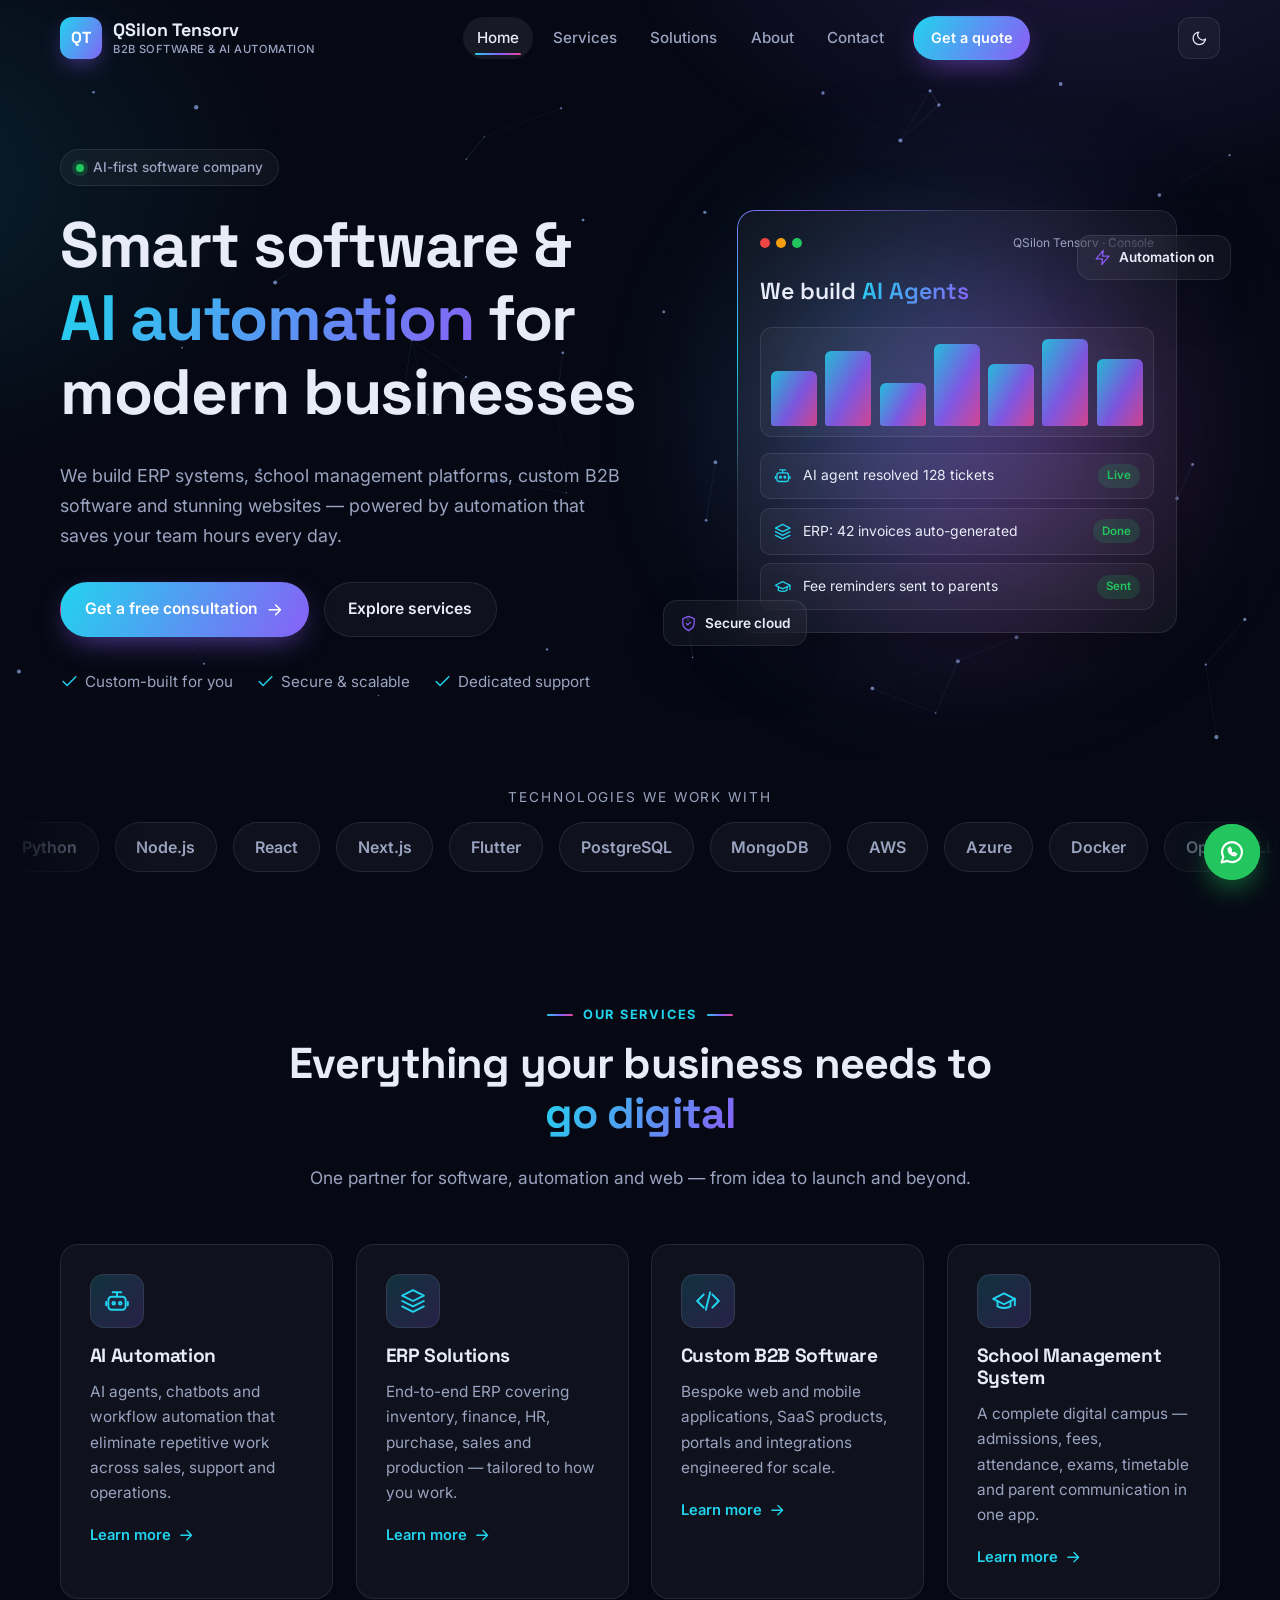
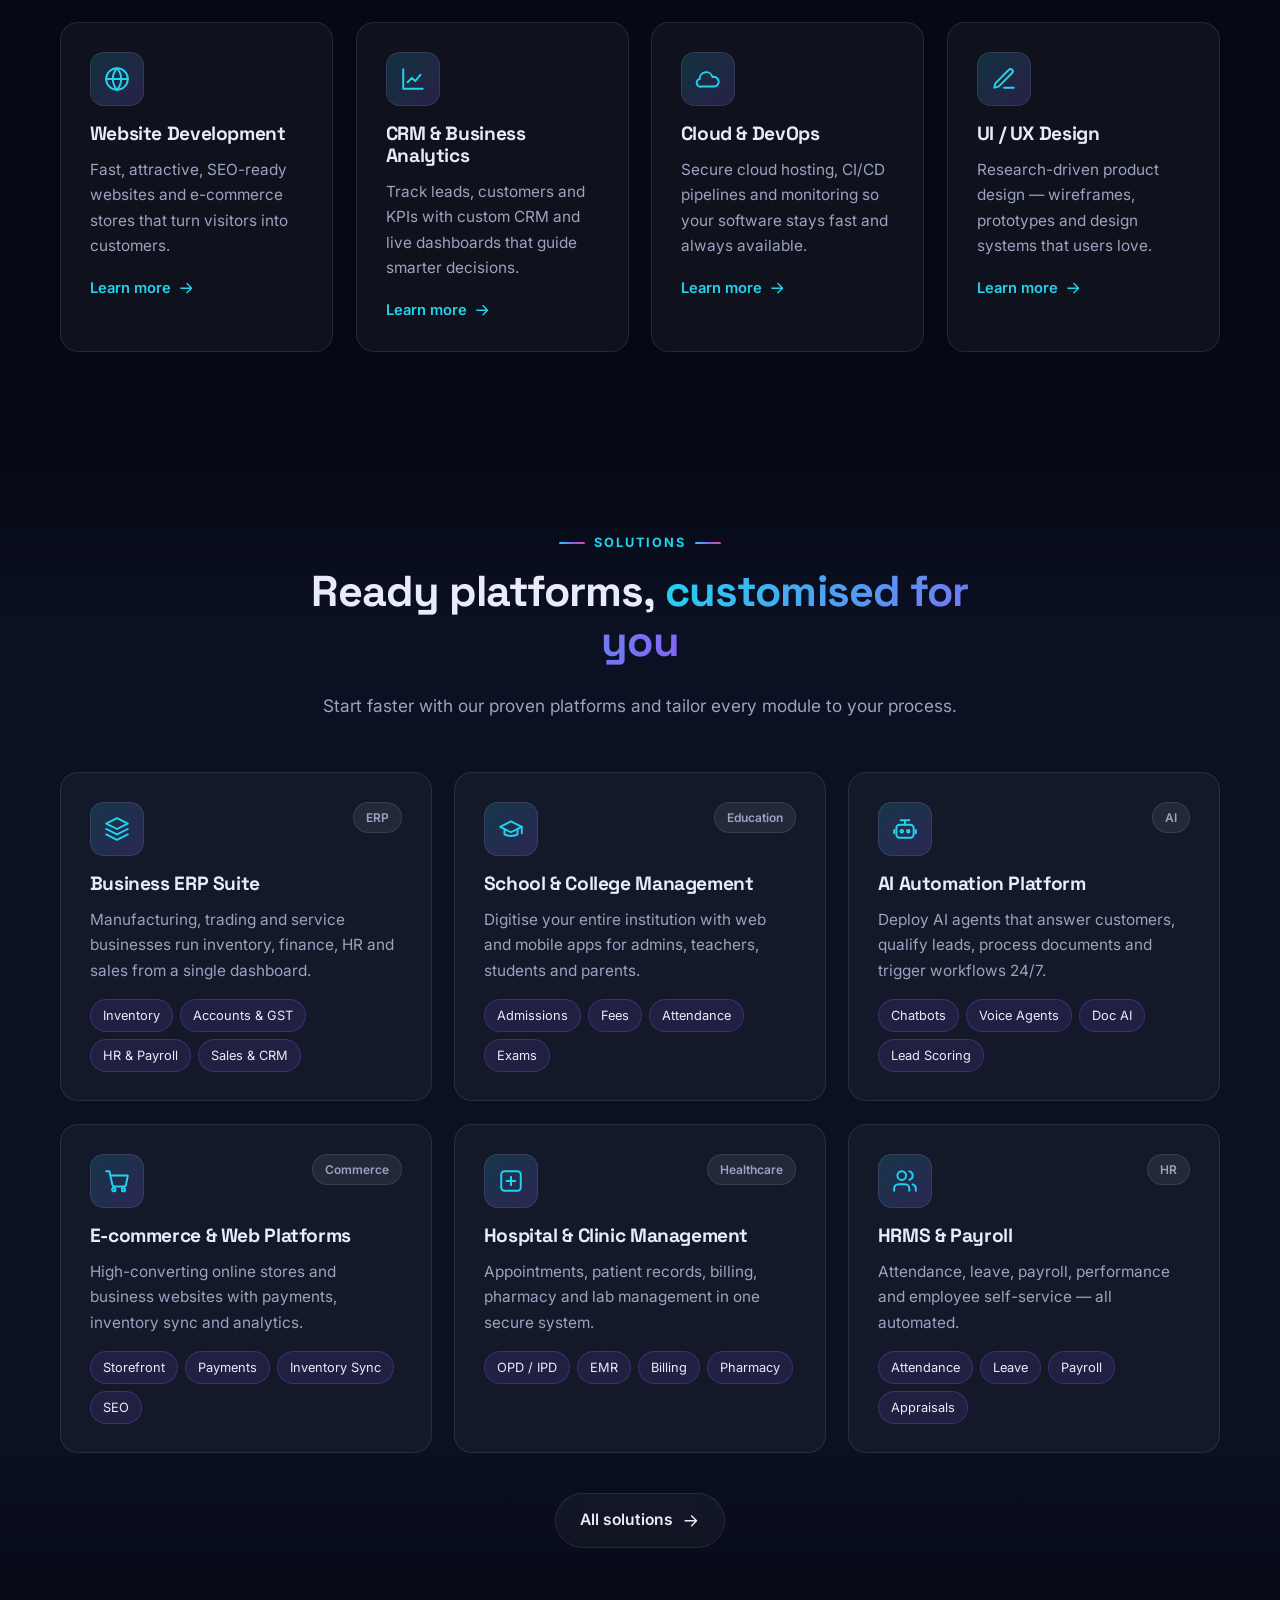
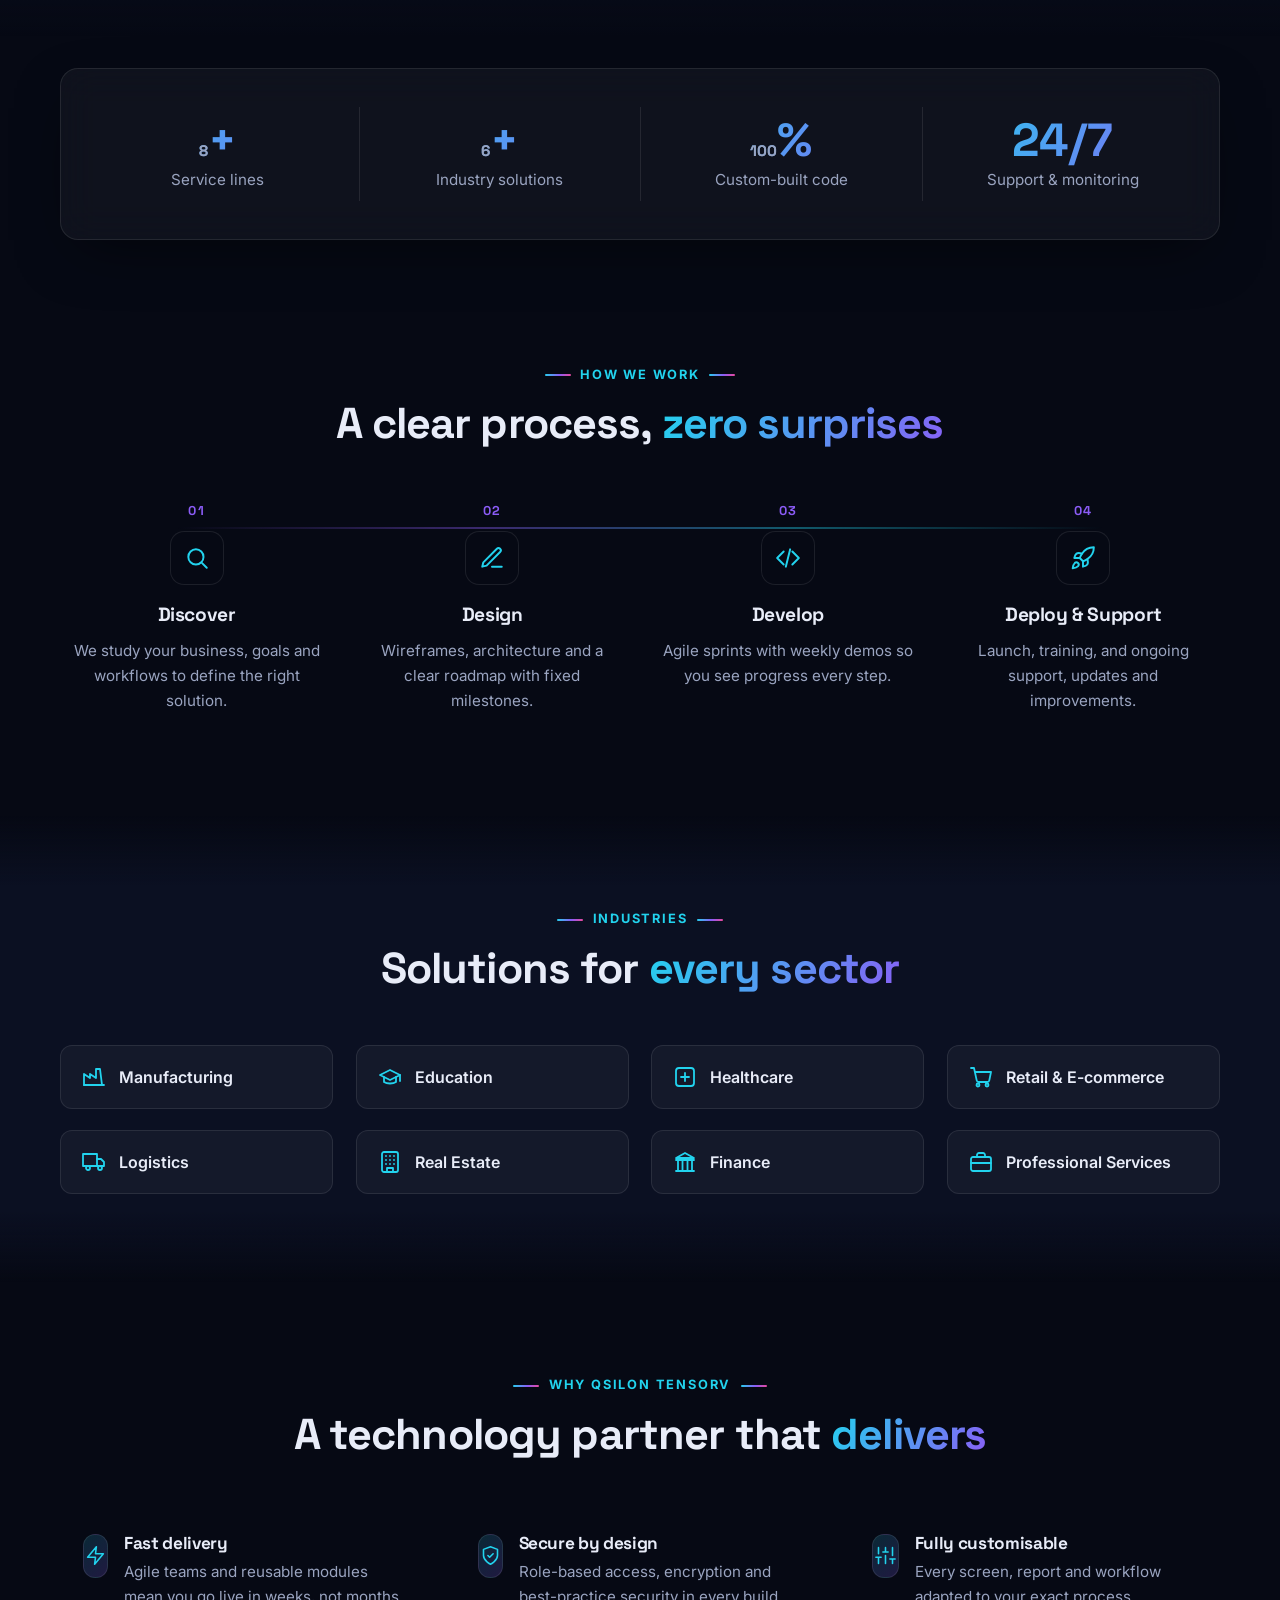
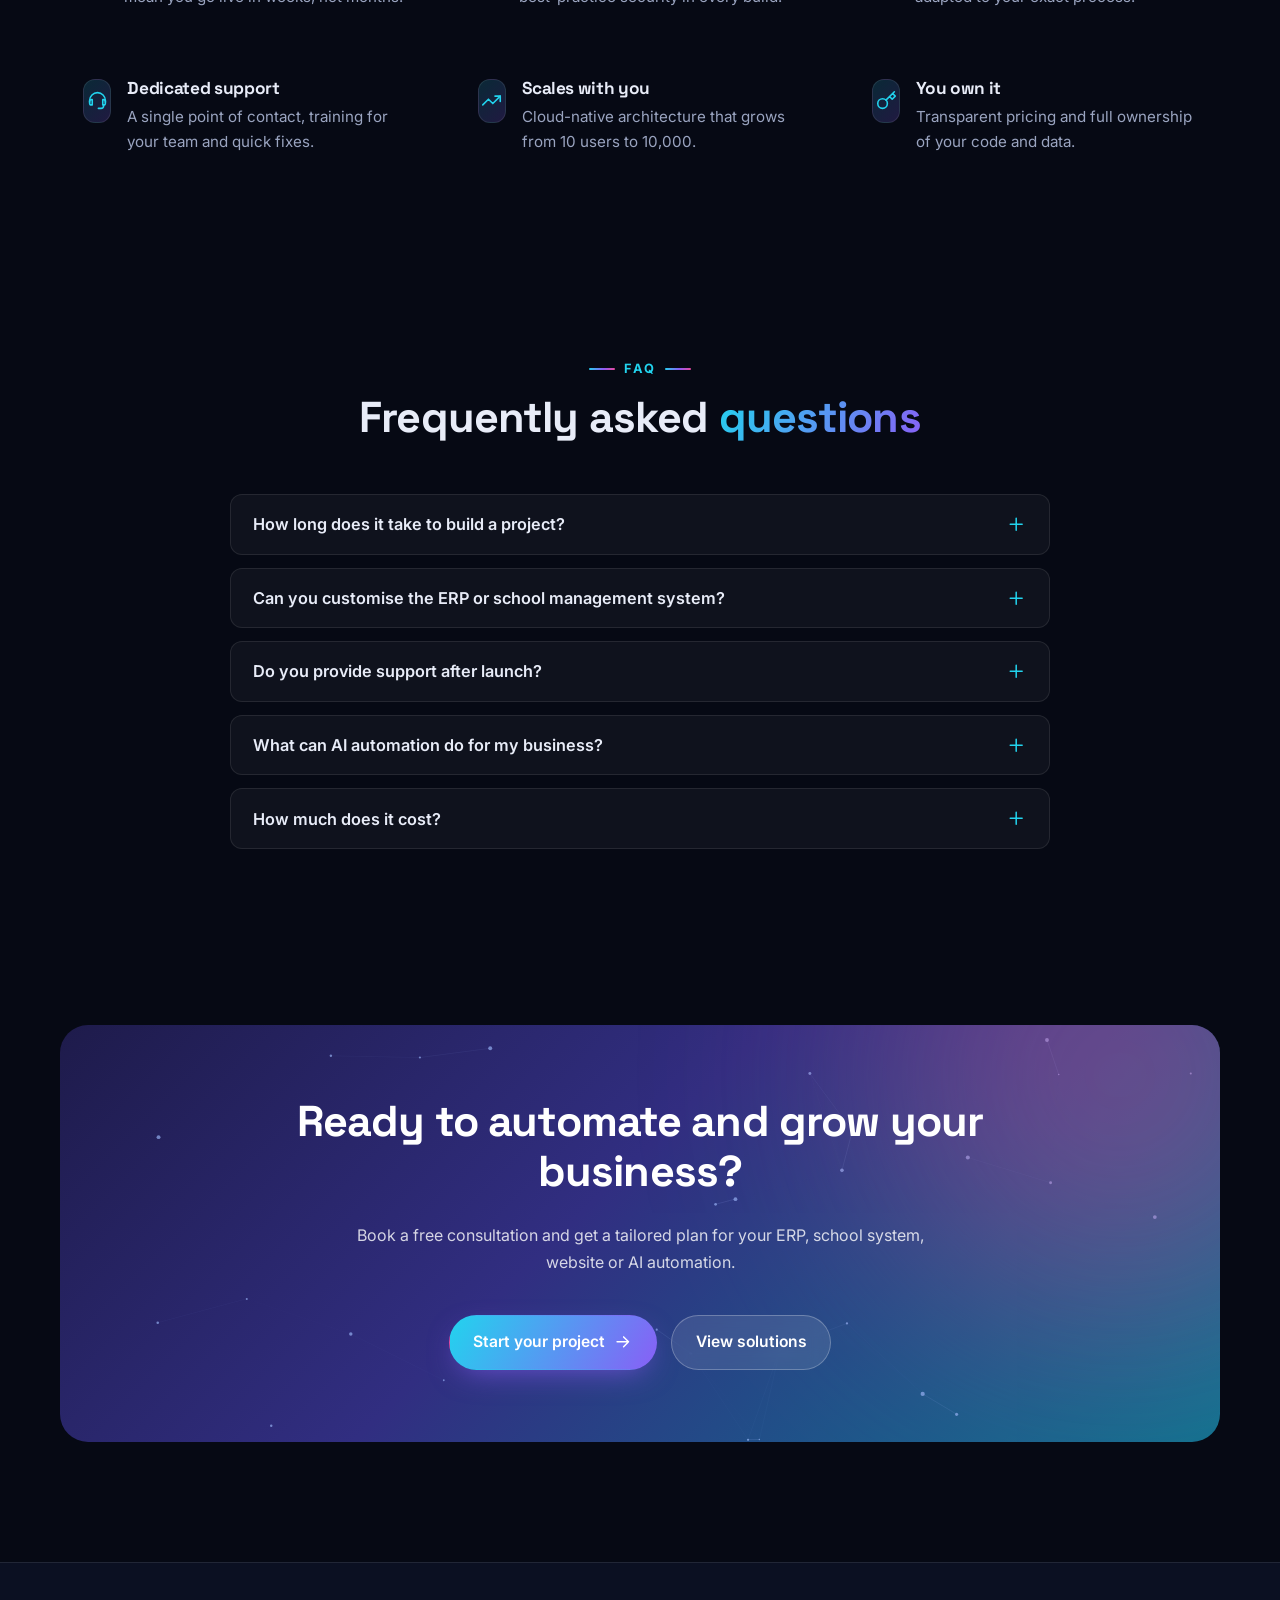
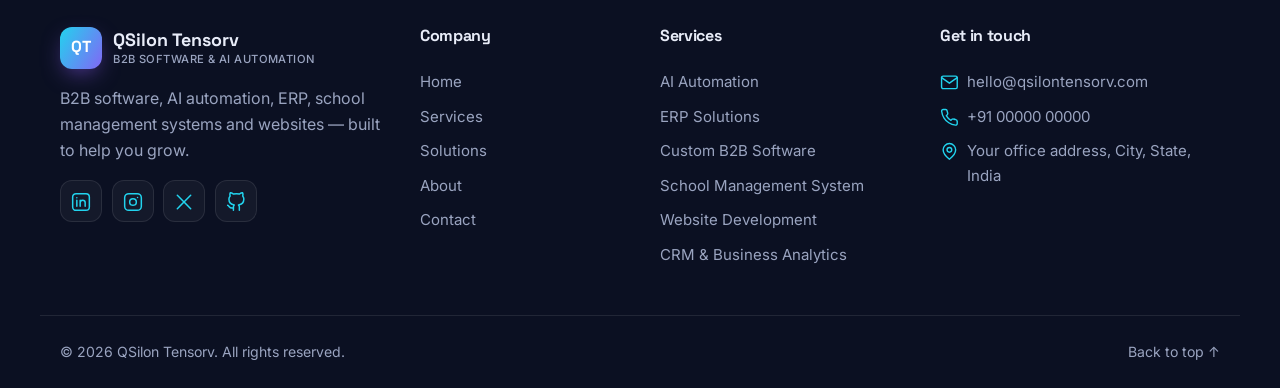
==== index.html @ e10e7ae0 "Add hover and animation effects Cursor glow ring, 3D tilt and mouse spotlight on cards, magnetic but" ====
<!doctype html>
<html lang="en">
<head>
  <meta charset="utf-8" />
  <meta name="viewport" content="width=device-width, initial-scale=1" />
  <title>QSilon Tensorv — B2B Software &amp; AI Automation</title>
  <meta name="description" content="QSilon Tensorv builds B2B software, AI automations, ERP systems, school management systems and websites for growing businesses." />
  <meta name="theme-color" content="#060914" />
  <meta property="og:title" content="QSilon Tensorv — B2B Software &amp; AI Automation" />
  <meta property="og:description" content="QSilon Tensorv builds B2B software, AI automations, ERP systems, school management systems and websites for growing businesses." />
  <meta property="og:type" content="website" />
  <link rel="icon" href="assets/img/favicon.svg" type="image/svg+xml" />
  <link rel="preconnect" href="https://fonts.googleapis.com" />
  <link rel="preconnect" href="https://fonts.gstatic.com" crossorigin />
  <link href="https://fonts.googleapis.com/css2?family=Inter:wght@400;500;600;700&family=Space+Grotesk:wght@500;600;700&display=swap" rel="stylesheet" />
  <link rel="stylesheet" href="assets/css/style.css" />
  <script>try{var t=localStorage.getItem("qt-theme");if(t)document.documentElement.dataset.theme=t;}catch(e){}</script>
</head>
<body data-page="home">
  <a class="skip" href="#main">Skip to content</a>
  <div id="app"></div>
  <noscript><p>Please enable JavaScript to view the QSilon Tensorv website.</p></noscript>
  <script src="assets/js/site-data.js"></script>
  <script src="assets/js/main.js"></script>
  <script src="assets/js/effects.js"></script>
</body>
</html>
---- assets/css/style.css ----
/* ==========================================================================
   QSilon Tensorv — Styles
   Change the brand colours in :root below.
   ========================================================================== */
:root {
  --c1: #22d3ee;          /* cyan  */
  --c2: #8b5cf6;          /* violet */
  --c3: #ec4899;          /* pink accent */
  --grad: linear-gradient(120deg, var(--c1), var(--c2) 55%, var(--c3));

  --bg: #060914;
  --bg-2: #0b1022;
  --surface: rgba(255, 255, 255, 0.04);
  --surface-2: rgba(255, 255, 255, 0.07);
  --border: rgba(255, 255, 255, 0.09);
  --text: #e8ecf8;
  --muted: #9aa4c0;
  --shadow: 0 20px 60px -20px rgba(0, 0, 0, 0.6);

  --radius: 18px;
  --radius-sm: 12px;
  --max: 1200px;
  --font: "Inter", system-ui, -apple-system, "Segoe UI", Roboto, sans-serif;
  --display: "Space Grotesk", "Inter", system-ui, sans-serif;
  color-scheme: dark;
}

:root[data-theme="light"] {
  --bg: #f6f7fc;
  --bg-2: #eceff9;
  --surface: rgba(255, 255, 255, 0.8);
  --surface-2: #ffffff;
  --border: rgba(15, 23, 42, 0.09);
  --text: #0e1430;
  --muted: #55607e;
  --shadow: 0 20px 50px -24px rgba(30, 41, 90, 0.25);
  color-scheme: light;
}

*, *::before, *::after { box-sizing: border-box; }
html { scroll-behavior: smooth; scroll-padding-top: 90px; }
body {
  margin: 0;
  font-family: var(--font);
  background: var(--bg);
  color: var(--text);
  line-height: 1.65;
  -webkit-font-smoothing: antialiased;
  overflow-x: hidden;
}
body::before {
  content: "";
  position: fixed;
  inset: 0;
  z-index: -1;
  background:
    radial-gradient(800px 500px at 85% -10%, rgba(139, 92, 246, 0.18), transparent 60%),
    radial-gradient(700px 500px at -10% 20%, rgba(34, 211, 238, 0.12), transparent 60%);
  pointer-events: none;
}
img { max-width: 100%; display: block; }
a { color: inherit; text-decoration: none; }
h1, h2, h3, h4 { font-family: var(--display); line-height: 1.15; margin: 0 0 0.6em; letter-spacing: -0.02em; }
h1 { font-size: clamp(2.3rem, 5.2vw, 4rem); }
h2 { font-size: clamp(1.8rem, 3.6vw, 2.7rem); }
h3 { font-size: 1.2rem; }
p { margin: 0 0 1em; }
.muted, .lead { color: var(--muted); }
.lead { font-size: 1.12rem; }
.grad { background: var(--grad); -webkit-background-clip: text; background-clip: text; color: transparent; }
.center { text-align: center; margin-top: 2.5rem; }
.center-text { text-align: center; }
.skip { position: absolute; left: -999px; top: 8px; background: var(--c2); color: #fff; padding: 8px 14px; border-radius: 8px; z-index: 200; }
.skip:focus { left: 8px; }
:focus-visible { outline: 2px solid var(--c1); outline-offset: 3px; border-radius: 6px; }

.container { width: 100%; max-width: var(--max); margin: 0 auto; padding: 0 20px; }
.container.narrow { max-width: 860px; }

/* ------------------------------- Icons -------------------------------- */
.ic { width: 1.25em; height: 1.25em; flex-shrink: 0; vertical-align: middle; }
.ic-wrap {
  width: 54px; height: 54px; border-radius: 14px;
  display: grid; place-items: center;
  background: linear-gradient(135deg, rgba(34, 211, 238, 0.16), rgba(139, 92, 246, 0.2));
  border: 1px solid var(--border);
  color: var(--c1);
  margin-bottom: 1.1rem;
}
.ic-wrap .ic { width: 26px; height: 26px; }
.ic-wrap.sm { width: 44px; height: 44px; border-radius: 12px; margin: 0; }
.ic-wrap.sm .ic { width: 21px; height: 21px; }
.ic-wrap.mx { margin-inline: auto; }

/* ------------------------------ Buttons ------------------------------- */
.btn {
  display: inline-flex; align-items: center; justify-content: center; gap: 0.5em;
  padding: 0.85em 1.5em; border-radius: 999px;
  font-weight: 600; font-size: 0.98rem; border: 1px solid transparent;
  cursor: pointer; transition: transform 0.2s, box-shadow 0.2s, background 0.2s;
  font-family: inherit;
}
.btn .ic { transition: transform 0.2s; }
.btn:hover .ic { transform: translateX(3px); }
.btn-primary { background: var(--grad); color: #fff; box-shadow: 0 10px 30px -10px rgba(139, 92, 246, 0.7); }
.btn-primary:hover { transform: translateY(-2px); box-shadow: 0 16px 36px -10px rgba(139, 92, 246, 0.85); }
.btn-ghost { background: var(--surface); border-color: var(--border); color: var(--text); backdrop-filter: blur(10px); }
.btn-ghost:hover { background: var(--surface-2); transform: translateY(-2px); }
.btn.sm { padding: 0.6em 1.15em; font-size: 0.9rem; }
.btn.wide { width: 100%; margin-top: 0.5rem; }
.btn:disabled { opacity: 0.7; cursor: progress; }
.btn.loading .ic { animation: spin 1s linear infinite; }
.btn-row { display: flex; flex-wrap: wrap; gap: 0.9rem; }
.btn-row.center { justify-content: center; }

/* ------------------------------- Header ------------------------------- */
.site-header {
  position: sticky; top: 0; z-index: 100;
  transition: background 0.3s, box-shadow 0.3s, border-color 0.3s;
  border-bottom: 1px solid transparent;
}
.site-header.scrolled, .site-header.open {
  background: color-mix(in srgb, var(--bg) 82%, transparent);
  backdrop-filter: blur(16px); -webkit-backdrop-filter: blur(16px);
  border-bottom-color: var(--border);
}
.nav-wrap { display: flex; align-items: center; justify-content: space-between; height: 76px; gap: 1rem; }
.logo { display: flex; align-items: center; gap: 0.7rem; font-family: var(--display); }
.logo-mark {
  width: 42px; height: 42px; border-radius: 12px; display: grid; place-items: center;
  background: var(--grad); color: #fff; font-weight: 700; font-size: 1rem; letter-spacing: 0.02em;
  box-shadow: 0 8px 24px -8px rgba(139, 92, 246, 0.8);
}
.logo-text { display: flex; flex-direction: column; font-weight: 700; font-size: 1.12rem; line-height: 1.1; }
.logo-text small { font-family: var(--font); font-weight: 500; font-size: 0.7rem; color: var(--muted); letter-spacing: 0.04em; text-transform: uppercase; margin-top: 3px; }
.nav { display: flex; align-items: center; gap: 0.3rem; }
.nav a:not(.btn) { padding: 0.5rem 0.9rem; border-radius: 999px; color: var(--muted); font-weight: 500; font-size: 0.95rem; transition: color 0.2s, background 0.2s; }
.nav a:not(.btn):hover { color: var(--text); background: var(--surface); }
.nav a.active { color: var(--text); background: var(--surface-2); }
.nav-cta { margin-left: 0.6rem; }
.nav-actions { display: flex; gap: 0.4rem; }
.icon-btn {
  width: 42px; height: 42px; border-radius: 12px; display: grid; place-items: center;
  background: var(--surface); border: 1px solid var(--border); color: var(--text); cursor: pointer;
}
.icon-btn:hover { background: var(--surface-2); }
#theme-toggle .sun { display: none; }
:root[data-theme="light"] #theme-toggle .sun { display: block; }
:root[data-theme="light"] #theme-toggle .moon { display: none; }
.menu-btn { display: none; }
.menu-btn .i-close { display: none; }
.open .menu-btn .i-open { display: none; }
.open .menu-btn .i-close { display: block; }

/* -------------------------------- Hero -------------------------------- */
.hero { padding: 4.5rem 0 4rem; position: relative; }
.hero-grid { display: grid; grid-template-columns: 1.1fr 1fr; gap: 3.5rem; align-items: center; }
.badge {
  display: inline-flex; align-items: center; gap: 0.55rem;
  padding: 0.4rem 0.95rem; border-radius: 999px;
  background: var(--surface); border: 1px solid var(--border);
  font-size: 0.85rem; font-weight: 500; color: var(--muted); margin-bottom: 1.4rem;
}
.dot { width: 8px; height: 8px; border-radius: 50%; background: #22c55e; box-shadow: 0 0 0 4px rgba(34, 197, 94, 0.2); animation: pulse 2s infinite; }
.hero h1 { margin-bottom: 0.5em; }
.hero .lead { max-width: 560px; margin-bottom: 2rem; }
.hero-points { list-style: none; padding: 0; margin: 2rem 0 0; display: flex; flex-wrap: wrap; gap: 0.6rem 1.4rem; color: var(--muted); font-size: 0.95rem; }
.hero-points li { display: flex; align-items: center; gap: 0.4rem; }
.hero-points .ic { color: var(--c1); }

.hero-visual { position: relative; min-height: 420px; display: grid; place-items: center; }
.orb {
  position: absolute; width: 360px; height: 360px; border-radius: 50%;
  background: var(--grad); filter: blur(90px); opacity: 0.45; animation: float 9s ease-in-out infinite;
}
.glass {
  background: var(--surface); border: 1px solid var(--border);
  backdrop-filter: blur(18px); -webkit-backdrop-filter: blur(18px);
  border-radius: var(--radius); box-shadow: var(--shadow);
}
.dash { position: relative; width: 100%; max-width: 440px; padding: 1.4rem; }
.dash-top { display: flex; align-items: center; gap: 6px; margin-bottom: 1.2rem; }
.dash-top span { width: 10px; height: 10px; border-radius: 50%; background: #ef4444; }
.dash-top span:nth-child(2) { background: #f59e0b; }
.dash-top span:nth-child(3) { background: #22c55e; }
.dash-top em { margin-left: auto; font-style: normal; font-size: 0.75rem; color: var(--muted); }
.dash-title { font-family: var(--display); font-size: 1.45rem; font-weight: 600; margin-bottom: 1rem; }
.rotator { display: inline-block; background: var(--grad); -webkit-background-clip: text; background-clip: text; color: transparent; transition: opacity 0.3s, transform 0.3s; }
.rotator.out { opacity: 0; transform: translateY(-8px); }
.dash-bars { display: flex; align-items: flex-end; gap: 8px; height: 110px; padding: 0.6rem; border-radius: var(--radius-sm); background: var(--surface); border: 1px solid var(--border); margin-bottom: 1rem; }
.dash-bars i { flex: 1; height: var(--h); border-radius: 6px 6px 3px 3px; background: var(--grad); opacity: 0.85; transform-origin: bottom; animation: grow 1.2s var(--d) both cubic-bezier(.2,.8,.2,1); }
.dash-rows { display: grid; gap: 0.55rem; }
.dash-rows div { display: flex; align-items: center; gap: 0.7rem; padding: 0.65rem 0.8rem; border-radius: 10px; background: var(--surface); border: 1px solid var(--border); font-size: 0.87rem; }
.dash-rows .ic { color: var(--c1); }
.dash-rows b { margin-left: auto; font-size: 0.72rem; font-weight: 600; padding: 0.15rem 0.55rem; border-radius: 999px; background: rgba(34, 197, 94, 0.15); color: #22c55e; }
.float { position: absolute; padding: 0.65rem 1rem; font-size: 0.85rem; font-weight: 600; display: flex; align-items: center; gap: 0.5rem; border-radius: 14px; animation: float 6s ease-in-out infinite; }
.float .ic { color: var(--c2); }
.f1 { top: 6%; right: -2%; }
.f2 { bottom: -3%; left: -6%; animation-delay: -3s; }

/* ---------------------------- Page header ----------------------------- */
.page-header { padding: 5rem 0 3.5rem; text-align: center; }
.page-header .lead { max-width: 680px; margin: 0 auto 1.4rem; }
.crumbs { font-size: 0.9rem; color: var(--muted); }
.crumbs a:hover { color: var(--c1); }

/* ------------------------------ Sections ------------------------------ */
.section { padding: 5.5rem 0; position: relative; }
.section.tight { padding: 2rem 0; }
.section.alt { background: linear-gradient(180deg, transparent, var(--bg-2) 15%, var(--bg-2) 85%, transparent); }
.sec-head { text-align: center; max-width: 720px; margin: 0 auto 3.2rem; }
.sec-head p { color: var(--muted); font-size: 1.08rem; }
.eyebrow {
  display: inline-block; font-size: 0.8rem; font-weight: 700; letter-spacing: 0.14em; text-transform: uppercase;
  color: var(--c1); margin-bottom: 0.9rem;
}

.grid { display: grid; gap: 1.4rem; }
.g2 { grid-template-columns: repeat(2, 1fr); }
.g3 { grid-template-columns: repeat(3, 1fr); }
.g4 { grid-template-columns: repeat(4, 1fr); }

.card {
  position: relative; display: block; padding: 1.8rem; border-radius: var(--radius);
  background: var(--surface); border: 1px solid var(--border);
  transition: transform 0.35s cubic-bezier(.2,.8,.2,1), border-color 0.3s, box-shadow 0.3s;
  overflow: hidden;
}
.card::before {
  content: ""; position: absolute; inset: 0; border-radius: inherit; padding: 1px;
  background: var(--grad); opacity: 0; transition: opacity 0.3s;
  -webkit-mask: linear-gradient(#000 0 0) content-box, linear-gradient(#000 0 0);
  -webkit-mask-composite: xor; mask-composite: exclude; pointer-events: none;
}
.card:hover { transform: translateY(-6px); box-shadow: var(--shadow); }
.card:hover::before { opacity: 1; }
.card p { color: var(--muted); font-size: 0.96rem; }
.more { display: inline-flex; align-items: center; gap: 0.4rem; color: var(--c1); font-weight: 600; font-size: 0.92rem; }
.more .ic { transition: transform 0.2s; }
.card:hover .more .ic, .more:hover .ic { transform: translateX(4px); }

.sol-top { display: flex; justify-content: space-between; align-items: flex-start; }
.tag { font-size: 0.75rem; font-weight: 600; padding: 0.3rem 0.75rem; border-radius: 999px; background: var(--surface-2); border: 1px solid var(--border); color: var(--muted); }
.chips { display: flex; flex-wrap: wrap; gap: 0.45rem; margin-top: 1rem; }
.chips span { font-size: 0.8rem; padding: 0.3rem 0.75rem; border-radius: 999px; background: rgba(139, 92, 246, 0.12); border: 1px solid rgba(139, 92, 246, 0.25); color: var(--text); }
.sol.big { padding: 2.2rem; }
.sol.big .more { margin-top: 1.4rem; }

/* Marquee strip */
.strip { padding: 1.8rem 0 2.5rem; text-align: center; }
.strip-title { font-size: 0.85rem; color: var(--muted); text-transform: uppercase; letter-spacing: 0.14em; }
.marquee { overflow: hidden; -webkit-mask-image: linear-gradient(90deg, transparent, #000 12%, #000 88%, transparent); mask-image: linear-gradient(90deg, transparent, #000 12%, #000 88%, transparent); }
.marquee-track { display: flex; gap: 1rem; width: max-content; animation: marquee 40s linear infinite; }
.marquee-track span { padding: 0.65rem 1.3rem; border-radius: 999px; border: 1px solid var(--border); background: var(--surface); font-weight: 600; color: var(--muted); white-space: nowrap; }
.marquee:hover .marquee-track { animation-play-state: paused; }

/* Stats */
.stats { display: grid; grid-template-columns: repeat(4, 1fr); padding: 2.4rem 1rem; }
.stat { text-align: center; padding: 0.5rem; }
.stat + .stat { border-left: 1px solid var(--border); }
.stat strong { display: block; font-family: var(--display); font-size: clamp(2rem, 4vw, 2.9rem); background: var(--grad); -webkit-background-clip: text; background-clip: text; color: transparent; line-height: 1.1; }
.stat span { color: var(--muted); font-size: 0.95rem; }

/* Process */
.steps { display: grid; grid-template-columns: repeat(4, 1fr); gap: 1.4rem; position: relative; }
.steps::before { content: ""; position: absolute; top: 27px; left: 10%; right: 10%; height: 2px; background: linear-gradient(90deg, transparent, var(--c2), var(--c1), transparent); opacity: 0.4; }
.step { position: relative; text-align: center; padding: 0 0.5rem; }
.step .ic-wrap { margin: 0 auto 1.2rem; background: var(--bg); position: relative; }
.step-n { font-family: var(--display); font-size: 0.8rem; font-weight: 700; color: var(--c2); letter-spacing: 0.1em; margin-bottom: 0.6rem; }
.step p { color: var(--muted); font-size: 0.95rem; }

/* Industries */
.ind {
  display: flex; align-items: center; gap: 0.8rem; padding: 1.1rem 1.3rem; border-radius: var(--radius-sm);
  background: var(--surface); border: 1px solid var(--border); font-weight: 600; transition: transform 0.25s, border-color 0.25s;
}
.ind .ic { width: 24px; height: 24px; color: var(--c1); }
.ind:hover { transform: translateY(-4px); border-color: var(--c2); }

/* Features */
.feature { display: flex; gap: 1rem; padding: 1.4rem; border-radius: var(--radius); border: 1px solid transparent; transition: background 0.3s, border-color 0.3s; }
.feature:hover { background-color: var(--surface); border-color: var(--border); }
.feature h3 { margin-bottom: 0.35rem; font-size: 1.08rem; }
.feature p { color: var(--muted); font-size: 0.95rem; margin: 0; }

/* Service detail */
.stack { display: grid; gap: 5rem; }
.detail { display: grid; grid-template-columns: 0.9fr 1.1fr; gap: 3.5rem; align-items: center; }
.detail.flip .detail-art { order: 2; }
.detail-art { aspect-ratio: 4 / 3; display: grid; place-items: center; position: relative; overflow: hidden; }
.detail-art::after { content: ""; position: absolute; width: 70%; height: 70%; border-radius: 50%; background: var(--grad); filter: blur(70px); opacity: 0.35; }
.big-ic { position: relative; z-index: 1; width: 120px; height: 120px; border-radius: 30px; display: grid; place-items: center; background: var(--grad); color: #fff; box-shadow: 0 25px 60px -15px rgba(139, 92, 246, 0.8); animation: float 7s ease-in-out infinite; }
.big-ic .ic { width: 56px; height: 56px; }
.num { position: absolute; z-index: 1; top: 1rem; left: 1.4rem; font-family: var(--display); font-size: 3.5rem; font-weight: 700; color: var(--text); opacity: 0.08; }
.checks { list-style: none; padding: 0; margin: 0 0 1.8rem; display: grid; grid-template-columns: 1fr 1fr; gap: 0.6rem 1.2rem; }
.checks li { display: flex; align-items: center; gap: 0.5rem; font-size: 0.97rem; }
.checks .ic { color: var(--c1); }

/* About */
.about-grid { display: grid; grid-template-columns: 1.2fr 1fr; gap: 3rem; align-items: center; }
.mv { display: grid; gap: 1.2rem; }

/* Testimonials */
.quote .ic { width: 32px; height: 32px; color: var(--c2); margin-bottom: 1rem; }
.quote blockquote { margin: 0 0 1.4rem; font-size: 1.02rem; }
.quote figcaption { display: flex; flex-direction: column; }
.quote figcaption span { color: var(--muted); font-size: 0.88rem; }

/* FAQ */
.faq { display: grid; gap: 0.8rem; }
.faq-item { border: 1px solid var(--border); border-radius: var(--radius-sm); background: var(--surface); overflow: hidden; transition: border-color 0.3s; }
.faq-item.open { border-color: color-mix(in srgb, var(--c2) 50%, transparent); }
.faq-q { width: 100%; display: flex; justify-content: space-between; align-items: center; gap: 1rem; padding: 1.2rem 1.4rem; background: none; border: 0; color: var(--text); font: 600 1.02rem var(--font); text-align: left; cursor: pointer; }
.faq-q .ic { transition: transform 0.3s; color: var(--c1); }
.faq-item.open .faq-q .ic { transform: rotate(45deg); }
.faq-a { max-height: 0; overflow: hidden; transition: max-height 0.35s ease; }
.faq-a p { padding: 0 1.4rem 1.3rem; margin: 0; color: var(--muted); }

/* CTA */
.cta { position: relative; text-align: center; padding: 4.5rem 2rem; border-radius: 28px; overflow: hidden; background: linear-gradient(135deg, #1e1b4b, #312e81 45%, #0e7490); color: #fff; }
.cta h2 { max-width: 760px; margin-inline: auto; position: relative; }
.cta p { max-width: 600px; margin: 0 auto 2rem; color: rgba(255, 255, 255, 0.8); position: relative; }
.cta .btn-row { position: relative; }
.cta .btn-ghost { color: #fff; background: rgba(255, 255, 255, 0.1); border-color: rgba(255, 255, 255, 0.25); }
.cta-glow { position: absolute; width: 500px; height: 500px; right: -150px; top: -200px; border-radius: 50%; background: var(--c3); filter: blur(120px); opacity: 0.35; }

/* Contact */
.contact-grid { display: grid; grid-template-columns: 0.85fr 1.15fr; gap: 2.5rem; align-items: start; }
.contact-info { display: grid; gap: 1rem; }
.info-card { display: flex; align-items: center; gap: 1rem; padding: 1.1rem 1.2rem; border-radius: var(--radius-sm); background: var(--surface); border: 1px solid var(--border); transition: transform 0.25s, border-color 0.25s; }
a.info-card:hover { transform: translateX(4px); border-color: var(--c2); }
.info-card span { display: block; font-size: 0.8rem; color: var(--muted); }
.info-card strong { font-weight: 600; word-break: break-word; }
.form { padding: 2.2rem; }
.form h2 { font-size: 1.7rem; margin-bottom: 0.3rem; }
.form-grid { display: grid; grid-template-columns: 1fr 1fr; gap: 1rem 1.1rem; margin: 1.5rem 0 1rem; }
.field { display: flex; flex-direction: column; gap: 0.4rem; }
.field.full { grid-column: 1 / -1; }
.field > span { font-size: 0.86rem; font-weight: 600; }
.field input, .field select, .field textarea {
  width: 100%; padding: 0.85rem 1rem; border-radius: 12px; font: inherit; font-size: 0.96rem;
  background: var(--bg); color: var(--text); border: 1px solid var(--border); transition: border-color 0.2s, box-shadow 0.2s;
}
.field textarea { resize: vertical; min-height: 130px; }
.field input:focus, .field select:focus, .field textarea:focus { outline: none; border-color: var(--c2); box-shadow: 0 0 0 4px rgba(139, 92, 246, 0.18); }
.field small { color: #f87171; font-size: 0.8rem; min-height: 0; }
.field.err input, .field.err select, .field.err textarea { border-color: #f87171; }
.hp { position: absolute; left: -9999px; opacity: 0; height: 0; width: 0; }
.form-status { margin-top: 1rem; font-weight: 500; }
.form-status.ok { color: #22c55e; }
.form-status.bad { color: #f87171; }
.map { width: 100%; height: 380px; border: 0; border-radius: var(--radius); margin-top: 3rem; filter: grayscale(0.2); }

.socials { display: flex; gap: 0.6rem; margin-top: 0.4rem; }
.socials a { width: 42px; height: 42px; border-radius: 12px; display: grid; place-items: center; background: var(--surface); border: 1px solid var(--border); color: var(--muted); transition: color 0.2s, transform 0.2s, border-color 0.2s; }
.socials a:hover { color: var(--c1); border-color: var(--c1); transform: translateY(-3px); }

/* Footer */
.site-footer { border-top: 1px solid var(--border); padding: 4rem 0 1.5rem; margin-top: 2rem; background: var(--bg-2); }
.foot-grid { display: grid; grid-template-columns: 1.6fr 1fr 1.2fr 1.4fr; gap: 2.5rem; }
.foot-grid .logo { margin-bottom: 1rem; }
.foot-grid h4 { font-size: 1rem; margin-bottom: 1rem; }
.foot-grid > div:not(:first-child) { display: flex; flex-direction: column; gap: 0.6rem; }
.foot-grid > div:not(:first-child) a, .foot-grid > div:not(:first-child) span { color: var(--muted); font-size: 0.94rem; display: flex; gap: 0.5rem; align-items: flex-start; transition: color 0.2s; }
.foot-grid > div:not(:first-child) a:hover { color: var(--text); }
.foot-grid .ic { margin-top: 3px; color: var(--c1); }
.foot-bottom { display: flex; justify-content: space-between; flex-wrap: wrap; gap: 1rem; margin-top: 3rem; padding-top: 1.5rem; border-top: 1px solid var(--border); color: var(--muted); font-size: 0.88rem; }
.to-top:hover { color: var(--c1); }

.wa-float { position: fixed; right: 20px; bottom: 20px; z-index: 90; width: 56px; height: 56px; border-radius: 50%; display: grid; place-items: center; background: #22c55e; color: #fff; box-shadow: 0 12px 30px -8px rgba(34, 197, 94, 0.7); transition: transform 0.2s; }
.wa-float .ic { width: 28px; height: 28px; }
.wa-float:hover { transform: scale(1.08); }

noscript p { text-align: center; padding: 3rem 1rem; }

/* ------------------------------ Animations ---------------------------- */
.reveal { opacity: 0; transform: translateY(28px); transition: opacity 0.8s cubic-bezier(.2,.8,.2,1), transform 0.8s cubic-bezier(.2,.8,.2,1); transition-delay: calc(var(--i, 0) * 70ms); }
.reveal.in { opacity: 1; transform: none; }
@keyframes float { 0%, 100% { transform: translateY(0); } 50% { transform: translateY(-14px); } }
@keyframes pulse { 0%, 100% { box-shadow: 0 0 0 4px rgba(34, 197, 94, 0.2); } 50% { box-shadow: 0 0 0 8px rgba(34, 197, 94, 0.05); } }
@keyframes grow { from { transform: scaleY(0); } to { transform: scaleY(1); } }
@keyframes marquee { to { transform: translateX(calc(-50% - 0.5rem)); } }
@keyframes spin { to { transform: rotate(360deg); } }
@media (prefers-reduced-motion: reduce) {
  *, *::before, *::after { animation: none !important; transition: none !important; }
  .reveal { opacity: 1; transform: none; }
}

/* ------------------------------ Responsive ---------------------------- */
@media (max-width: 1080px) {
  .g4 { grid-template-columns: repeat(2, 1fr); }
  .g3 { grid-template-columns: repeat(2, 1fr); }
  .foot-grid { grid-template-columns: 1fr 1fr; }
}
@media (max-width: 920px) {
  .menu-btn { display: grid; }
  .nav {
    position: absolute; top: 76px; left: 0; right: 0; flex-direction: column; align-items: stretch;
    padding: 1rem 20px 1.5rem; background: var(--bg); border-bottom: 1px solid var(--border);
    transform: translateY(-10px); opacity: 0; visibility: hidden; transition: all 0.25s;
  }
  .open .nav { transform: none; opacity: 1; visibility: visible; }
  .nav a:not(.btn) { padding: 0.85rem 1rem; }
  .nav-cta { margin: 0.6rem 0 0; }
  .hero-grid, .about-grid, .contact-grid, .detail { grid-template-columns: 1fr; }
  .detail.flip .detail-art { order: 0; }
  .hero { padding-top: 2.5rem; }
  .hero-visual { min-height: 380px; }
  .steps { grid-template-columns: repeat(2, 1fr); row-gap: 2.5rem; }
  .steps::before { display: none; }
  .stats { grid-template-columns: repeat(2, 1fr); row-gap: 1.5rem; }
  .stat:nth-child(3) { border-left: 0; }
  .stack { gap: 3.5rem; }
}
@media (max-width: 640px) {
  .g2, .g3, .g4 { grid-template-columns: 1fr; }
  .inds { grid-template-columns: 1fr 1fr; }
  .form-grid, .checks { grid-template-columns: 1fr; }
  .section { padding: 4rem 0; }
  .form { padding: 1.5rem; }
  .foot-grid { grid-template-columns: 1fr; }
  .logo-text small { display: none; }
  .float { display: none; }
  .ind { padding: 0.9rem; font-size: 0.9rem; }
  .cta { padding: 3rem 1.3rem; }
}

/* ==========================================================================
   Interactive effects (assets/js/effects.js)
   ========================================================================== */
@property --so { syntax: "<number>"; inherits: false; initial-value: 0; }

/* Page loader + page transitions */
.loader {
  position: fixed; inset: 0; z-index: 1000; display: grid; place-items: center;
  background: var(--bg); transition: opacity .6s ease, visibility .6s;
}
.loader.done { opacity: 0; visibility: hidden; }
.loader-mark {
  width: 72px; height: 72px; border-radius: 20px; display: grid; place-items: center;
  background: var(--grad); background-size: 200% 200%; color: #fff;
  font: 700 1.5rem var(--display); letter-spacing: .02em;
  animation: loaderPulse 1.1s ease-in-out infinite, gradShift 2s linear infinite;
  box-shadow: 0 0 0 0 rgba(139, 92, 246, .6);
}
@keyframes loaderPulse {
  0% { transform: scale(.92); box-shadow: 0 0 0 0 rgba(139, 92, 246, .55); }
  70% { transform: scale(1); box-shadow: 0 0 0 26px rgba(139, 92, 246, 0); }
  100% { transform: scale(.92); box-shadow: 0 0 0 0 rgba(139, 92, 246, 0); }
}
#app { transition: opacity .28s ease, transform .28s ease; }
body.leaving #app { opacity: 0; transform: translateY(-10px); }

/* Scroll progress */
.progress {
  position: fixed; top: 0; left: 0; right: 0; height: 3px; z-index: 200;
  background: var(--grad); transform: scaleX(0); transform-origin: left; pointer-events: none;
  box-shadow: 0 0 12px rgba(139, 92, 246, .8);
}

/* Animated gradient text */
.grad, .rotator, .stat strong { background-size: 200% auto; animation: gradShift 6s linear infinite; }
@keyframes gradShift { to { background-position: 200% center; } }

/* Hero headline word reveal */
.split .w { display: inline-block; opacity: 0; transform: translateY(.55em) rotate(3deg); filter: blur(6px); }
body.loaded .split .w { animation: wordIn .8s cubic-bezier(.2,.8,.2,1) forwards; animation-delay: calc(.15s + var(--wi) * 70ms); }
body.loaded .split .grad.w { animation: wordIn .8s cubic-bezier(.2,.8,.2,1) forwards, gradShift 6s linear infinite; animation-delay: calc(.15s + var(--wi) * 70ms), 0s; }
@keyframes wordIn { to { opacity: 1; transform: none; filter: blur(0); } }

/* Particle canvas */
.hero, .page-header { position: relative; overflow: hidden; }
.cta > .fx-canvas { border-radius: inherit; }
.fx-canvas { position: absolute; inset: 0; width: 100%; height: 100%; pointer-events: none; z-index: 0; opacity: .9; }
.hero > .container, .page-header > .container { position: relative; z-index: 1; }
.page-header::after {
  content: ""; position: absolute; left: 50%; top: 0; width: 700px; height: 340px; translate: -50% -40%;
  background: var(--grad); filter: blur(120px); opacity: .22; border-radius: 50%; pointer-events: none;
  animation: float 10s ease-in-out infinite;
}

/* Hero parallax (uses `translate` so it stacks with the float animation) */
.hero .orb, .hero .dash, .hero .float { translate: var(--px, 0) var(--py, 0); transition: translate .4s cubic-bezier(.2,.8,.2,1); }
.orb { animation: float 9s ease-in-out infinite, hue 12s linear infinite; }
@keyframes hue { to { filter: blur(90px) hue-rotate(360deg); } }
.dash::after {
  content: ""; position: absolute; inset: -1px; border-radius: inherit; padding: 1px; pointer-events: none;
  background: conic-gradient(from var(--ang, 0deg), transparent 0 70%, var(--c1), var(--c2), transparent);
  -webkit-mask: linear-gradient(#000 0 0) content-box, linear-gradient(#000 0 0);
  -webkit-mask-composite: xor; mask-composite: exclude; animation: spinBorder 5s linear infinite;
}
@property --ang { syntax: "<angle>"; inherits: false; initial-value: 0deg; }
@keyframes spinBorder { to { --ang: 360deg; } }
.dash-bars i { transition: filter .25s, transform .25s; }
.dash-bars i:hover { filter: brightness(1.3); transform: scaleY(1.06); }
.dash-rows div { transition: transform .25s, border-color .25s, background .25s; }
.dash-rows div:hover { transform: translateX(6px); border-color: var(--c1); background: var(--surface-2); }

/* Mouse spotlight on cards */
.spot {
  background-image: radial-gradient(420px circle at var(--mx, 50%) var(--my, 50%), rgba(139, 92, 246, calc(var(--so) * .16)), rgba(34, 211, 238, calc(var(--so) * .05)) 40%, transparent 70%);
  transition: --so .35s ease, transform .35s cubic-bezier(.2,.8,.2,1), border-color .3s, box-shadow .3s, opacity .8s;
}
.spot:hover { --so: 1; }
.card, .ind, .detail-art, .dash { transform-style: preserve-3d; will-change: transform; }
.card:hover { box-shadow: 0 30px 70px -25px rgba(139, 92, 246, .45); }

/* Icon micro-interactions */
.ic-wrap { transition: transform .45s cubic-bezier(.2,.8,.2,1), background .3s, color .3s, box-shadow .3s; }
.card:hover .ic-wrap, .step:hover .ic-wrap, .feature:hover .ic-wrap, .info-card:hover .ic-wrap {
  transform: translateZ(30px) rotate(-8deg) scale(1.08);
  background: var(--grad); color: #fff; box-shadow: 0 12px 30px -10px rgba(139, 92, 246, .8);
}
.card h3, .feature h3 { transition: color .3s; }
.card:hover h3, .feature:hover h3 { color: var(--c1); }
.ind .ic { transition: transform .4s cubic-bezier(.2,.8,.2,1); }
.ind:hover .ic { transform: scale(1.25) rotate(-10deg); }
.chips span { transition: transform .2s, background .2s, border-color .2s; }
.chips span:hover { transform: translateY(-2px); background: rgba(139, 92, 246, .25); border-color: var(--c2); }
.big-ic { transition: transform .4s, box-shadow .4s; }
.detail:hover .big-ic { box-shadow: 0 35px 80px -15px rgba(34, 211, 238, .7); }
.checks li { transition: transform .25s; }
.checks li:hover { transform: translateX(5px); }
.step-n { transition: letter-spacing .3s, color .3s; }
.step:hover .step-n { letter-spacing: .3em; color: var(--c1); }
.stat { transition: transform .3s; }
.stat:hover { transform: translateY(-4px) scale(1.04); }

/* Buttons: shine sweep, glow follow, ripple */
.btn { position: relative; overflow: hidden; isolation: isolate; transition: transform .25s cubic-bezier(.2,.8,.2,1), box-shadow .25s, background .25s; }
.btn-primary { background-size: 200% auto; }
.btn-primary:hover { background-position: right center; }
.btn::before {
  content: ""; position: absolute; inset: 0; z-index: -1; opacity: 0; transition: opacity .3s;
  background: radial-gradient(120px circle at var(--bx, 50%) var(--by, 50%), rgba(255, 255, 255, .35), transparent 70%);
}
.btn:hover::before { opacity: 1; }
.btn-primary::after {
  content: ""; position: absolute; top: 0; left: -75%; width: 50%; height: 100%; z-index: -1;
  background: linear-gradient(100deg, transparent, rgba(255, 255, 255, .45), transparent); transform: skewX(-20deg);
}
.btn-primary:hover::after { animation: shine .8s ease; }
@keyframes shine { to { left: 130%; } }
.ripple {
  position: absolute; width: 10px; height: 10px; margin: -5px 0 0 -5px; border-radius: 50%; pointer-events: none;
  background: rgba(255, 255, 255, .5); animation: ripple .65s ease-out forwards; z-index: -1;
}
@keyframes ripple { to { transform: scale(30); opacity: 0; } }
.hero .btn-primary { animation: btnGlow 3s ease-in-out infinite; }
@keyframes btnGlow { 50% { box-shadow: 0 10px 40px -6px rgba(34, 211, 238, .75); } }

/* Nav link underline + logo */
.nav a:not(.btn) { position: relative; }
.nav a:not(.btn)::after {
  content: ""; position: absolute; left: 50%; right: 50%; bottom: 4px; height: 2px; border-radius: 2px;
  background: var(--grad); transition: left .3s, right .3s;
}
.nav a:not(.btn):hover::after, .nav a.active::after { left: 18%; right: 18%; }
.logo-mark { transition: transform .5s cubic-bezier(.2,.8,.2,1); background-size: 200% 200%; animation: gradShift 6s linear infinite; }
.logo:hover .logo-mark { transform: rotate(-12deg) scale(1.08); }
.foot-grid > div:not(:first-child) a { transition: color .2s, transform .2s; }
.foot-grid > div:not(:first-child) a:hover { transform: translateX(4px); }

/* Eyebrow line */
.eyebrow { position: relative; padding-left: 0; }
.sec-head .eyebrow::before, .sec-head .eyebrow::after {
  content: ""; display: inline-block; width: 26px; height: 2px; vertical-align: middle; margin: 0 .6rem;
  background: var(--grad); border-radius: 2px; transform: scaleX(0); transition: transform .8s .3s cubic-bezier(.2,.8,.2,1);
}
.sec-head.in .eyebrow::before { transform-origin: right; transform: scaleX(1); }
.sec-head.in .eyebrow::after { transform-origin: left; transform: scaleX(1); }

/* Process line draws itself */
.steps::before { transform: scaleX(0); transform-origin: left; transition: transform 1.6s cubic-bezier(.2,.8,.2,1); }
.steps:has(.step.in)::before { transform: scaleX(1); }

/* WhatsApp pulse */
.wa-float::before {
  content: ""; position: absolute; inset: 0; border-radius: 50%; background: #22c55e; z-index: -1;
  animation: waPulse 2.2s ease-out infinite;
}
@keyframes waPulse { to { transform: scale(1.8); opacity: 0; } }

/* Custom cursor (mouse devices only) */
.cursor-dot, .cursor-ring { position: fixed; top: 0; left: 0; pointer-events: none; z-index: 999; opacity: 0; transition: opacity .3s; }
.cursor-on .cursor-dot, .cursor-on .cursor-ring { opacity: 1; }
.cursor-dot { width: 6px; height: 6px; margin: -3px 0 0 -3px; border-radius: 50%; background: var(--c1); box-shadow: 0 0 10px var(--c1); }
.cursor-ring {
  width: 36px; height: 36px; margin: -18px 0 0 -18px; border-radius: 50%;
  border: 1.5px solid rgba(139, 92, 246, .7);
  transition: opacity .3s, width .3s, height .3s, margin .3s, background .3s, border-color .3s;
}
.cursor-ring.hover { width: 64px; height: 64px; margin: -32px 0 0 -32px; background: rgba(139, 92, 246, .1); border-color: var(--c1); }
.cursor-ring.text { width: 4px; height: 28px; margin: -14px 0 0 -2px; border-radius: 2px; background: var(--c1); border-color: transparent; }
.cursor-ring.press { width: 26px; height: 26px; margin: -13px 0 0 -13px; background: rgba(34, 211, 238, .25); }

/* More reveal variety */
.detail.reveal { transform: translateY(40px) scale(.97); }
.detail.reveal .detail-art { transition: transform 1s cubic-bezier(.2,.8,.2,1); transform: translateX(-30px); }
.detail.flip.reveal .detail-art { transform: translateX(30px); }
.detail.reveal.in .detail-art { transform: none; }
.ind.reveal { transform: translateY(20px) scale(.9); }
.ind.reveal.in { transform: none; }

@media (prefers-reduced-motion: reduce) {
  .split .w { opacity: 1; transform: none; filter: none; }
  .loader, .cursor-dot, .cursor-ring { display: none; }
}
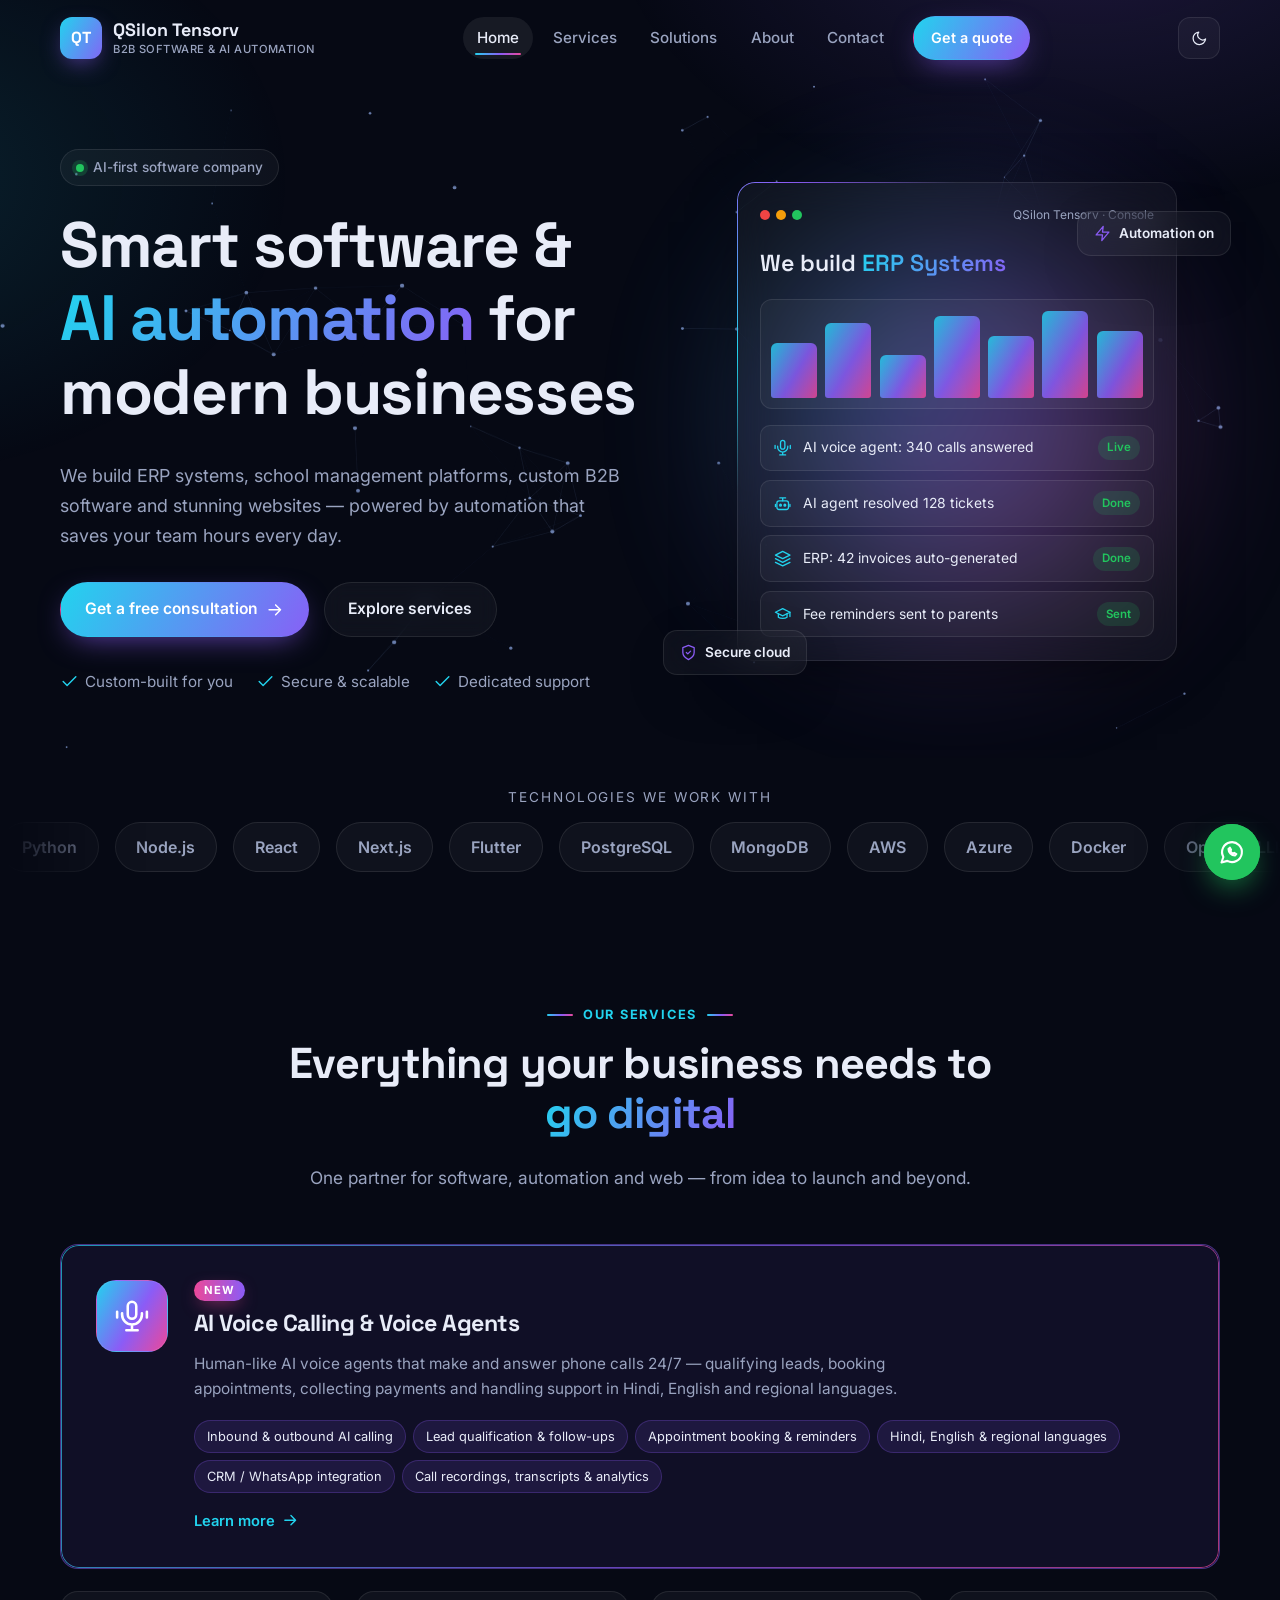
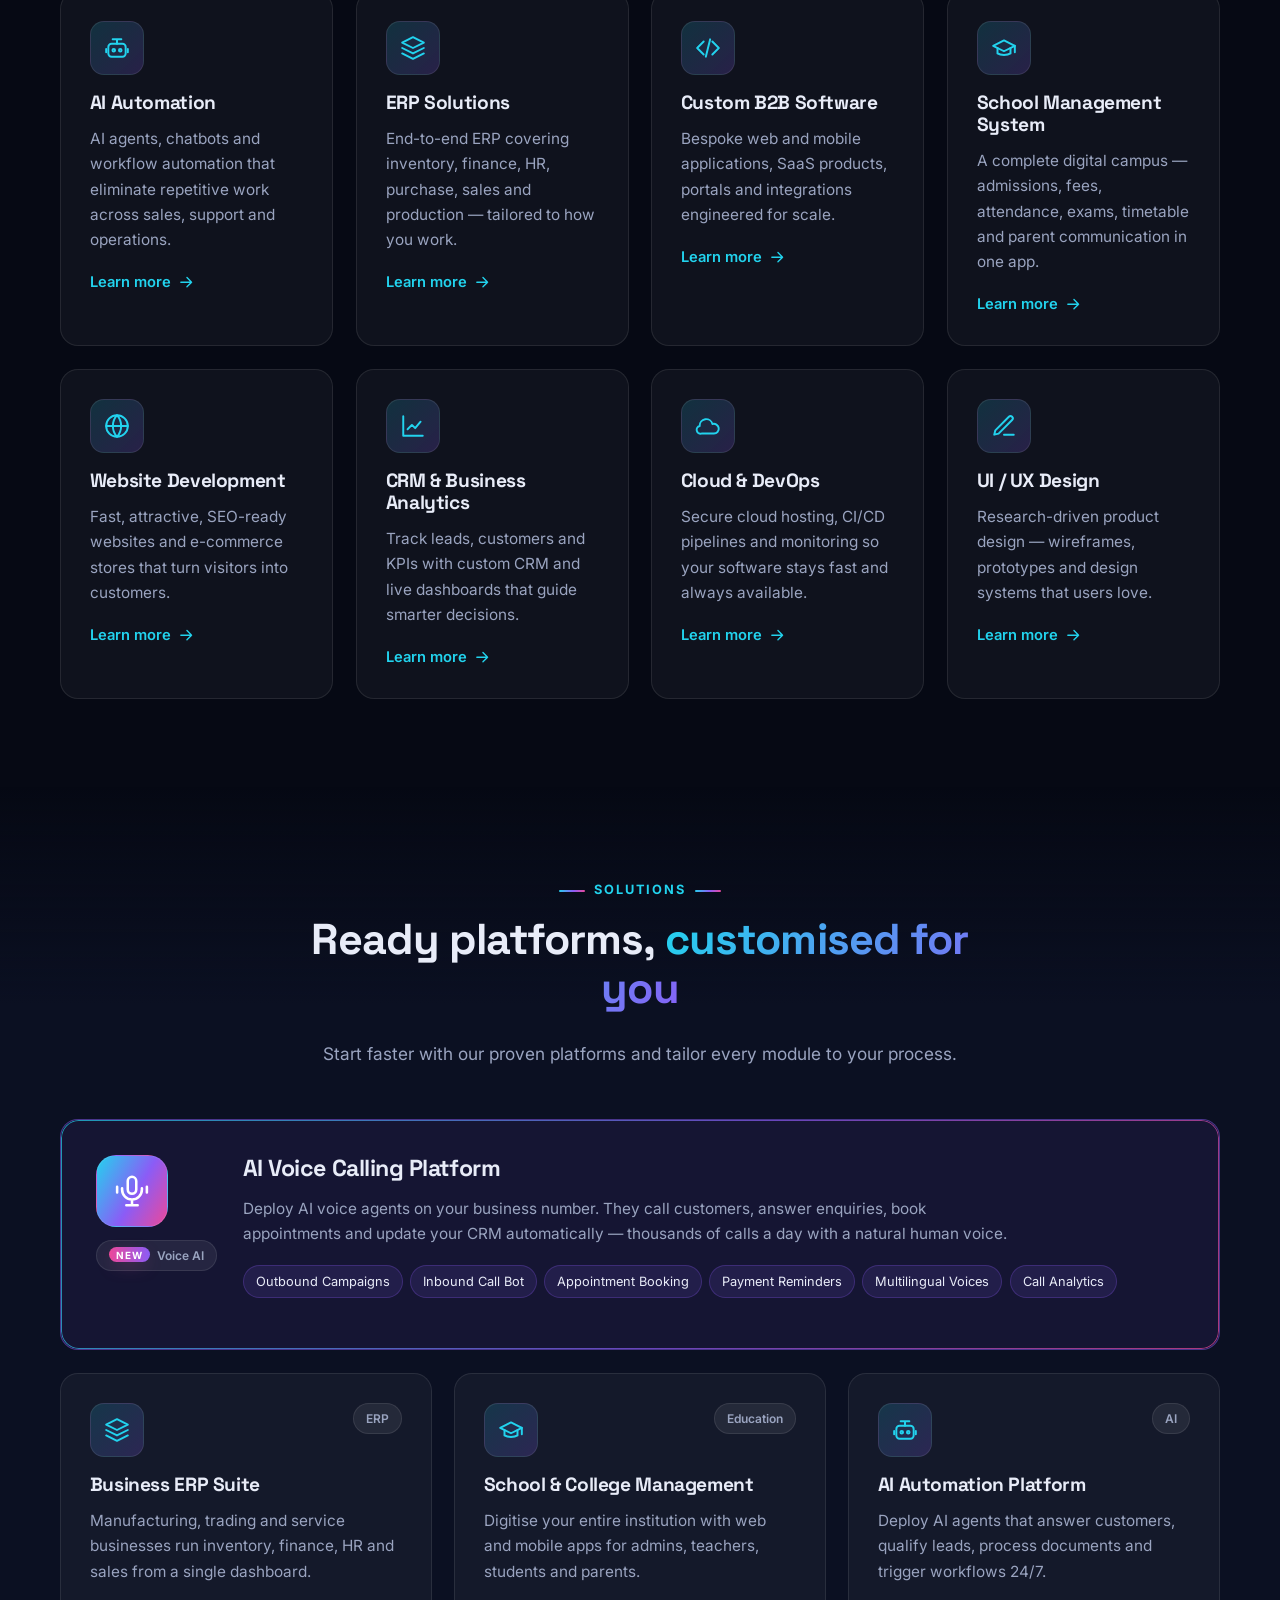
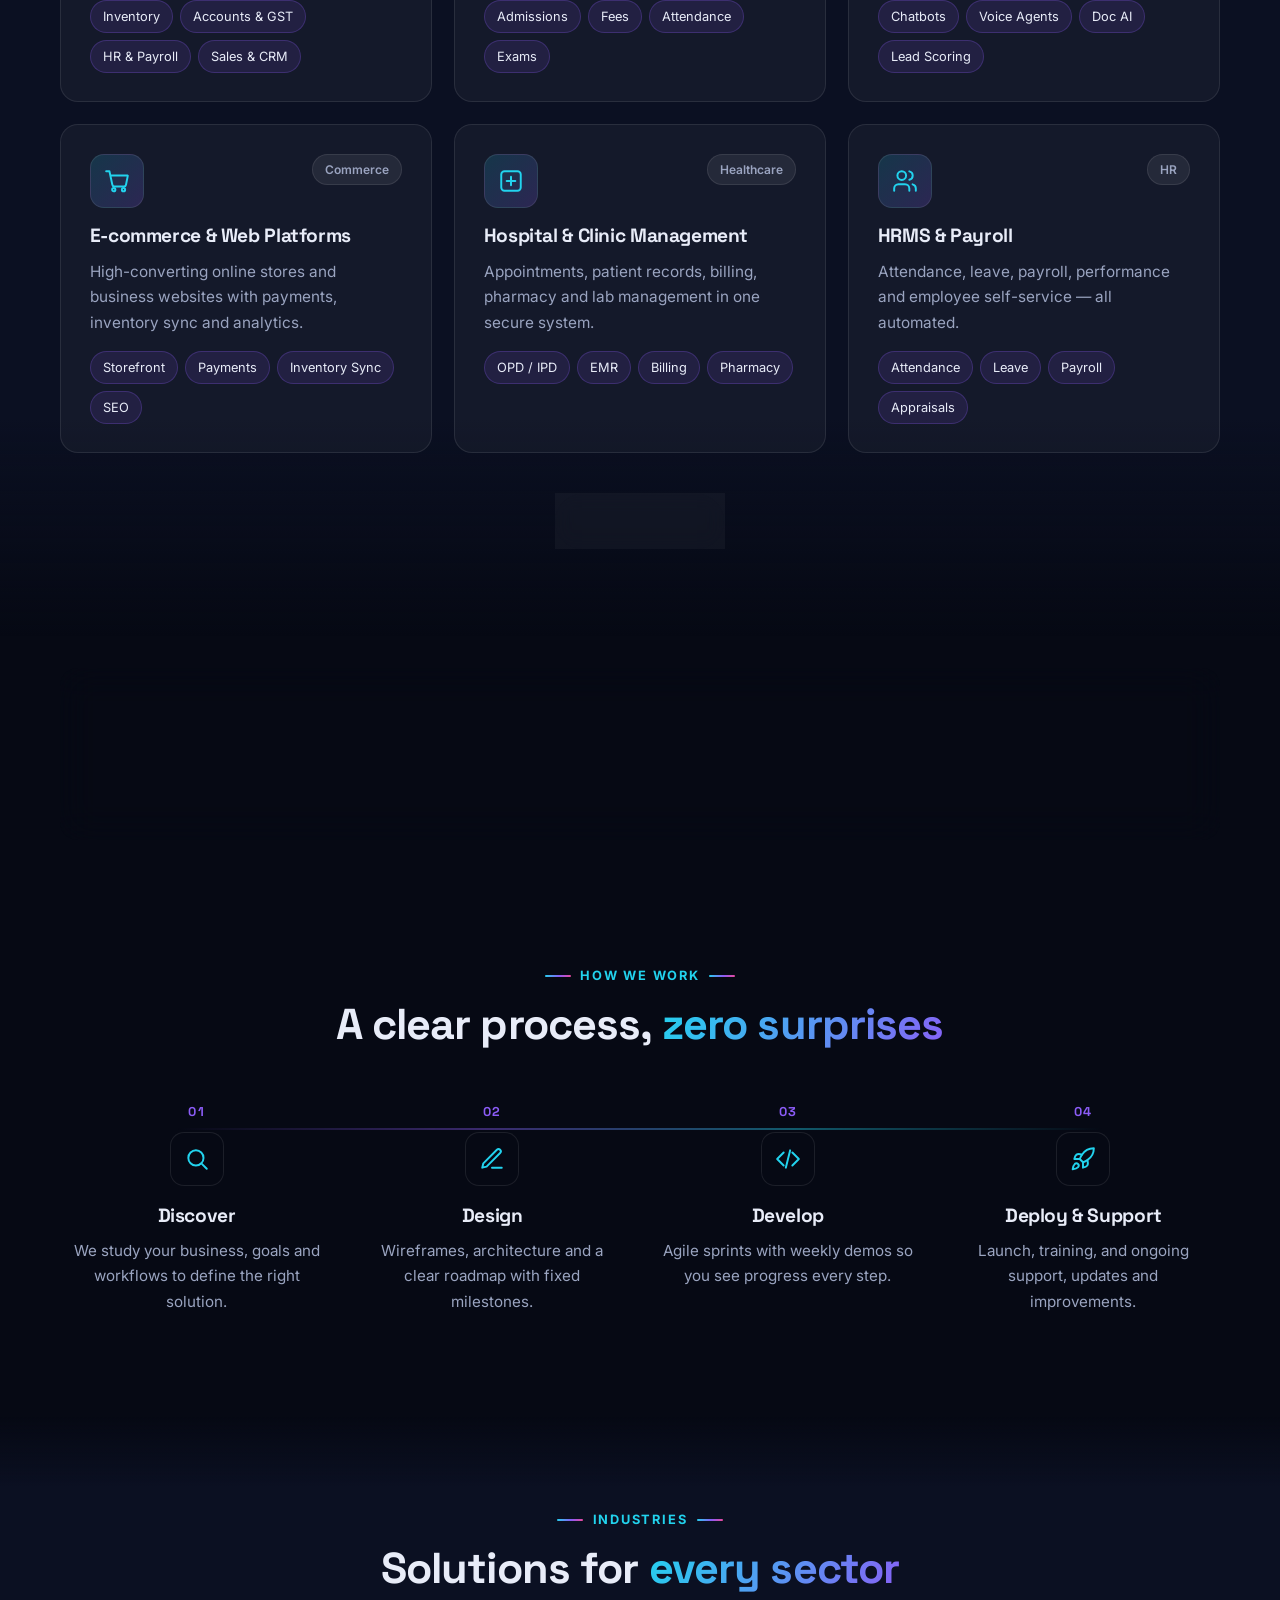
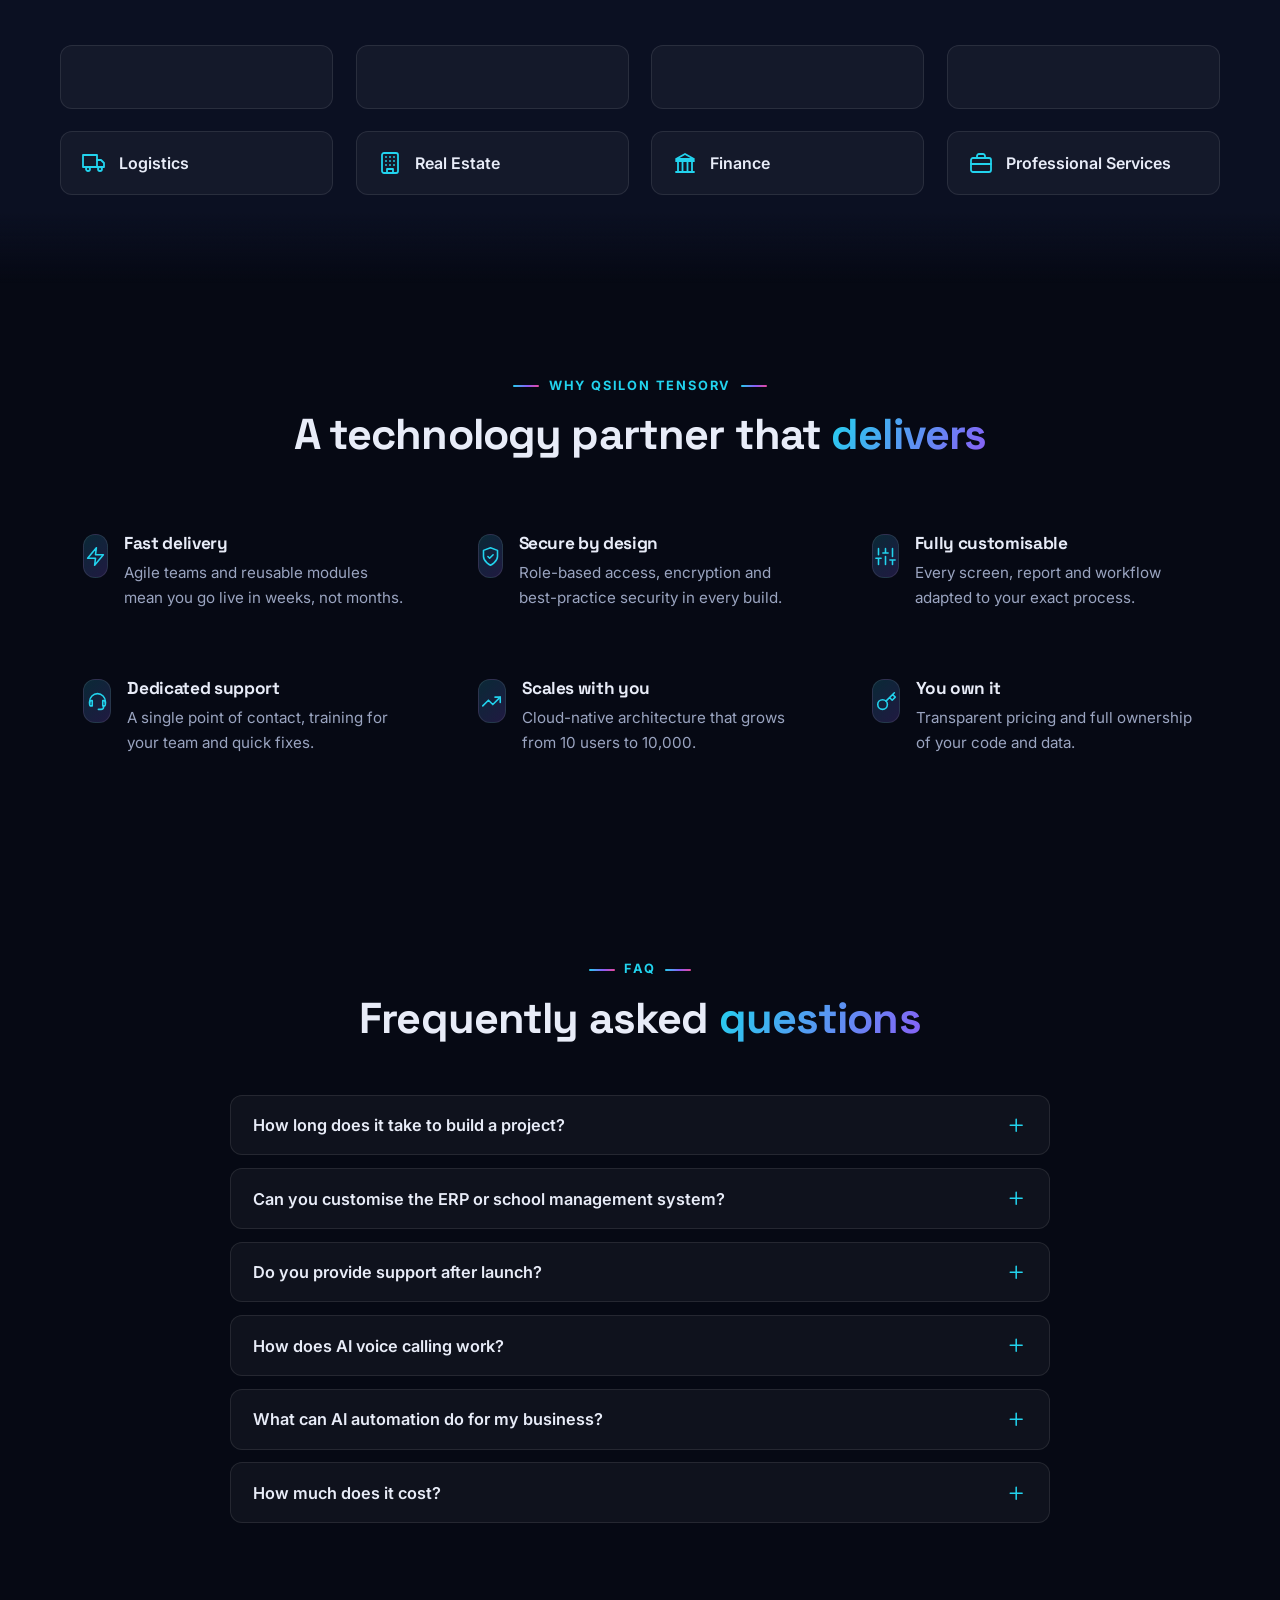
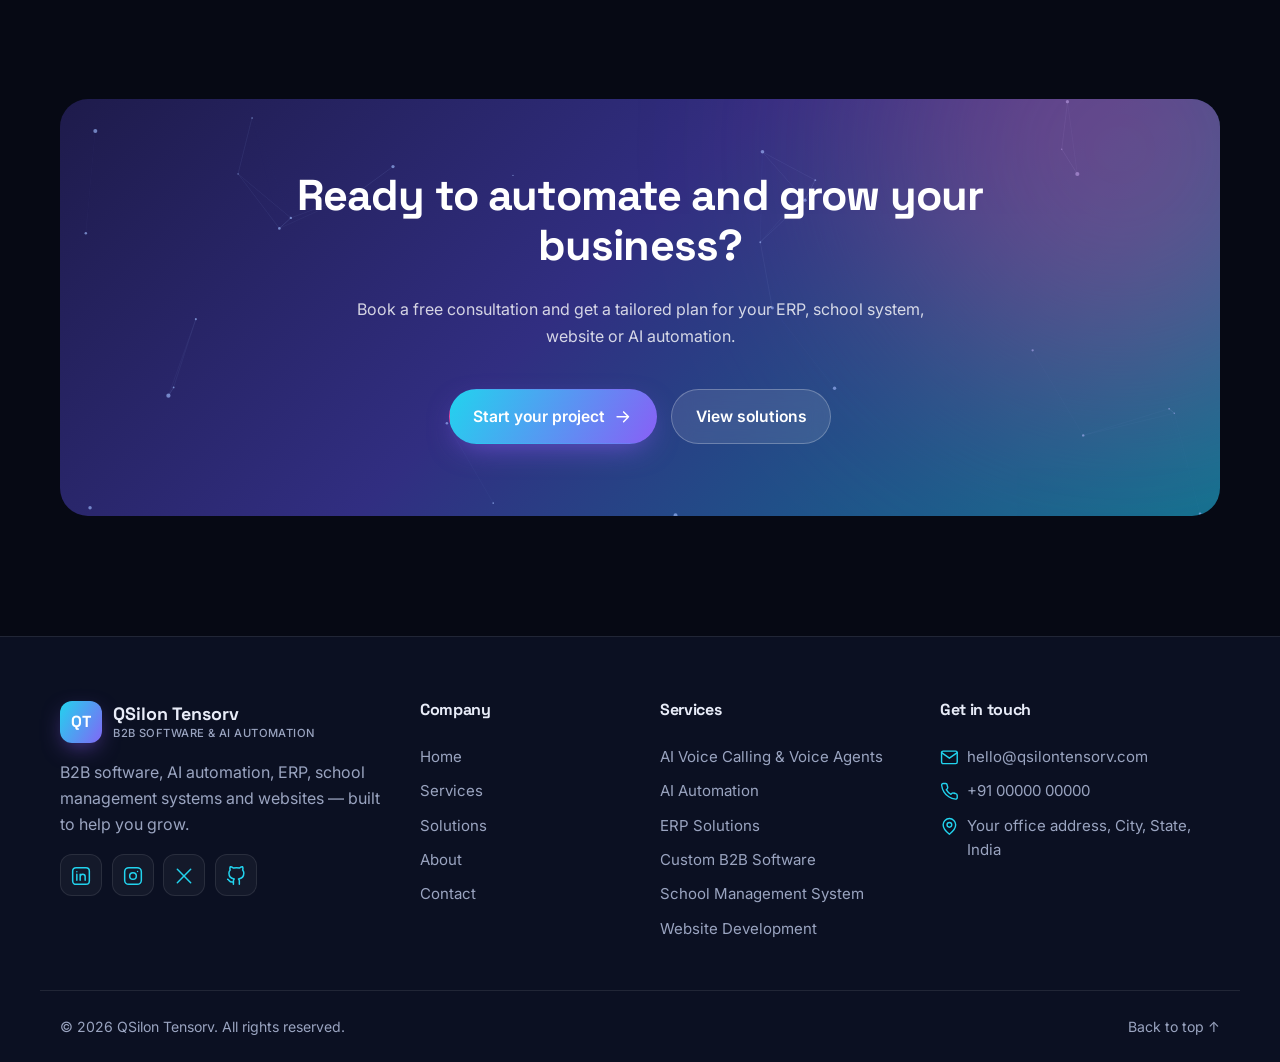
==== commit 19cb6da3: "Add animated product screens to service details Each service on the Services page now shows a live i" ====
--- a/index.html
+++ b/index.html
@@ -21,6 +21,7 @@
   <div id="app"></div>
   <noscript><p>Please enable JavaScript to view the QSilon Tensorv website.</p></noscript>
   <script src="assets/js/site-data.js"></script>
+  <script src="assets/js/mockups.js"></script>
   <script src="assets/js/main.js"></script>
   <script src="assets/js/effects.js"></script>
 </body>
--- a/assets/css/style.css
+++ b/assets/css/style.css
@@ -606,3 +606,253 @@
   .split .w { opacity: 1; transform: none; filter: none; }
   .loader, .cursor-dot, .cursor-ring { display: none; }
 }
+
+/* Featured (wide) cards — set `featured: true` on a service or solution */
+.grid > .featured { grid-column: 1 / -1; }
+.card.featured {
+  display: grid; grid-template-columns: auto 1fr; column-gap: 1.6rem; align-items: start;
+  padding: 2.2rem; border-color: color-mix(in srgb, var(--c2) 45%, transparent);
+  background-color: color-mix(in srgb, var(--c2) 8%, transparent);
+}
+.card.featured::before { opacity: .7; }
+.card.featured > * { grid-column: 2; }
+.card.featured > .ic-wrap, .card.featured > .sol-top { grid-column: 1; grid-row: 1 / span 6; }
+.card.featured.sol > .sol-top { flex-direction: column; gap: .8rem; }
+.card.featured .ic-wrap { width: 72px; height: 72px; border-radius: 20px; background: var(--grad); color: #fff; margin: 0; }
+.card.featured .ic-wrap .ic { width: 34px; height: 34px; animation: voicePulse 1.6s ease-in-out infinite; }
+.card.featured h3 { font-size: 1.45rem; }
+.card.featured p { max-width: 780px; }
+.card.featured .chips { margin: .2rem 0 1rem; }
+@keyframes voicePulse { 50% { transform: scale(1.12); } }
+.new-badge {
+  display: inline-block; justify-self: start; width: max-content; margin-bottom: .6rem; padding: .2rem .65rem; border-radius: 999px;
+  font: 700 .7rem var(--font); letter-spacing: .08em; text-transform: uppercase; color: #fff;
+  background: linear-gradient(90deg, var(--c3), var(--c2)); box-shadow: 0 6px 18px -6px rgba(236, 72, 153, .8);
+  animation: badgeGlow 2s ease-in-out infinite;
+}
+.tag .new-badge { margin: 0 .45rem 0 0; padding: .1rem .45rem; font-size: .62rem; vertical-align: 1px; }
+@keyframes badgeGlow { 50% { box-shadow: 0 6px 24px -2px rgba(236, 72, 153, .9); } }
+@media (max-width: 640px) {
+  .card.featured { display: block; padding: 1.6rem; }
+  .card.featured .ic-wrap { margin-bottom: 1rem; }
+  .card.featured.sol > .sol-top { flex-direction: row; }
+}
+@media (prefers-reduced-motion: reduce) { .card.featured .ic-wrap .ic, .new-badge { animation: none; } }
+
+/* ==========================================================================
+   Service illustrations (assets/js/mockups.js)
+   ========================================================================== */
+.detail-art.has-img { padding: 0; }
+.detail-img { position: relative; z-index: 1; width: 100%; height: 100%; object-fit: cover; border-radius: inherit; }
+.mock {
+  position: absolute; inset: 7%; z-index: 1; display: flex; flex-direction: column; justify-content: center; gap: .7rem;
+  font-size: clamp(.58rem, 1.05vw, .8rem); line-height: 1.35; color: var(--text);
+}
+.mock .ic { width: 1.3em; height: 1.3em; }
+.mock small { color: var(--muted); font-size: .85em; }
+.m-win, .m-card, .m-phone, .m-transcript, .m-node, .m-log, .m-canvas {
+  background: color-mix(in srgb, var(--bg) 82%, transparent); border: 1px solid var(--border);
+  border-radius: 14px; box-shadow: 0 18px 40px -20px rgba(0, 0, 0, .55);
+}
+.m-win { overflow: hidden; height: 100%; display: flex; flex-direction: column; }
+.m-bar { display: flex; align-items: center; gap: 5px; padding: .6em .9em; border-bottom: 1px solid var(--border); background: var(--surface); }
+.m-bar > i { width: .7em; height: .7em; border-radius: 50%; background: #ef4444; }
+.m-bar > i:nth-child(2) { background: #f59e0b; }
+.m-bar > i:nth-child(3) { background: #22c55e; }
+.m-bar > span { margin-left: .6em; color: var(--muted); font-size: .9em; }
+.m-body { flex: 1; padding: .9em; display: flex; flex-direction: column; gap: .7em; min-height: 0; }
+.m-t-head { display: flex; align-items: center; gap: .4em; font-weight: 600; color: var(--c1); margin-bottom: .2em; }
+
+/* Animate pieces in when the section is revealed, then loop */
+@keyframes mIn { from { opacity: 0; transform: translateY(8px); } to { opacity: 1; transform: none; } }
+@keyframes mLoop { 0%, 4% { opacity: 0; transform: translateY(8px); } 10%, 88% { opacity: 1; transform: none; } 96%, 100% { opacity: 0; } }
+
+/* --- Voice call --- */
+.m-voice { flex-direction: row; align-items: stretch; gap: 4%; }
+.m-phone { flex: 0 0 42%; display: flex; flex-direction: column; align-items: center; justify-content: center; gap: .45em; padding: 1em .8em; text-align: center; }
+.m-phone strong { font-size: 1.15em; }
+.m-call-top { width: 100%; display: flex; justify-content: space-between; font-size: .85em; }
+.m-live { display: flex; align-items: center; gap: .35em; color: #22c55e; font-weight: 600; }
+.m-live b { width: .55em; height: .55em; border-radius: 50%; background: #22c55e; animation: pulse 1.6s infinite; }
+.m-timer { font-variant-numeric: tabular-nums; color: var(--muted); }
+.m-avatar { position: relative; width: 4.6em; height: 4.6em; border-radius: 50%; display: grid; place-items: center; background: var(--grad); color: #fff; margin: .5em 0 .3em; }
+.m-avatar .ic { width: 2em; height: 2em; }
+.m-avatar::before, .m-avatar::after { content: ""; position: absolute; inset: 0; border-radius: 50%; border: 2px solid var(--c2); animation: callRing 2s ease-out infinite; }
+.m-avatar::after { animation-delay: 1s; }
+@keyframes callRing { to { transform: scale(1.7); opacity: 0; } }
+.m-wave { display: flex; align-items: center; gap: 3px; height: 2.6em; margin: .4em 0; }
+.m-wave i { width: 3px; height: 100%; border-radius: 3px; background: var(--grad); animation: wave 1s ease-in-out infinite alternate; animation-delay: var(--d); transform-origin: center; }
+@keyframes wave { from { transform: scaleY(.15); } to { transform: scaleY(1); } }
+.m-call-btns { display: flex; gap: .7em; margin-top: .3em; }
+.m-call-btns span { width: 2.4em; height: 2.4em; border-radius: 50%; display: grid; place-items: center; background: var(--surface-2); border: 1px solid var(--border); }
+.m-call-btns .end { background: #ef4444; color: #fff; border-color: transparent; transform: rotate(135deg); }
+.m-transcript { flex: 1; padding: .9em; display: flex; flex-direction: column; gap: .55em; overflow: hidden; }
+.m-transcript .b { margin: 0; padding: .6em .8em; border-radius: 12px; max-width: 92%; opacity: 0; }
+.m-transcript .ai { background: rgba(139, 92, 246, .16); border: 1px solid rgba(139, 92, 246, .3); border-top-left-radius: 3px; }
+.m-transcript .user { align-self: flex-end; background: rgba(34, 211, 238, .14); border: 1px solid rgba(34, 211, 238, .3); border-top-right-radius: 3px; }
+.m-chip { align-self: flex-start; display: flex; align-items: center; gap: .35em; padding: .45em .7em; border-radius: 999px; background: rgba(34, 197, 94, .15); color: #22c55e; font-weight: 600; opacity: 0; }
+.detail.in .m-transcript .b, .detail.in .m-chip { animation: mLoop 11s ease infinite; animation-delay: var(--t); }
+
+/* --- Automation flow --- */
+.m-nodes { display: flex; align-items: center; }
+.m-node { flex: 1; min-width: 0; display: flex; flex-direction: column; align-items: center; gap: .25em; padding: .8em .3em; text-align: center; opacity: 0; }
+.m-node .ic { width: 2em; height: 2em; padding: .35em; border-radius: 10px; background: var(--grad); color: #fff; margin-bottom: .2em; }
+.m-node strong { font-size: .95em; }
+.detail.in .m-node { animation: mIn .6s ease forwards, nodeGlow 3.2s ease-in-out infinite; animation-delay: var(--d), calc(var(--d) + .6s); }
+@keyframes nodeGlow { 0%, 30%, 100% { border-color: var(--border); } 15% { border-color: var(--c1); box-shadow: 0 0 22px -4px rgba(34, 211, 238, .7); } }
+.m-link { flex: 0 0 7%; height: 2px; background: var(--border); position: relative; }
+.m-link b { position: absolute; top: -3px; left: 0; width: 8px; height: 8px; border-radius: 50%; background: var(--c1); box-shadow: 0 0 10px var(--c1); animation: flowDot 1.6s linear infinite; animation-delay: var(--d); }
+@keyframes flowDot { to { left: calc(100% - 8px); } }
+.m-log { padding: .8em; display: grid; gap: .4em; }
+.m-log div { display: flex; align-items: center; gap: .5em; opacity: 0; }
+.m-log .ic { color: #22c55e; }
+.m-log em { margin-left: auto; font-style: normal; color: var(--muted); }
+.detail.in .m-log div { animation: mLoop 8s ease infinite; animation-delay: var(--t); }
+
+/* --- ERP --- */
+.m-erp { display: flex; gap: .8em; height: 100%; }
+.m-erp aside { display: flex; flex-direction: column; gap: .5em; }
+.m-erp aside span { width: 2.2em; height: 2.2em; display: grid; place-items: center; border-radius: 8px; color: var(--muted); }
+.m-erp aside .on { background: var(--grad); color: #fff; }
+.m-erp-main { flex: 1; min-width: 0; display: flex; flex-direction: column; gap: .7em; }
+.m-kpis { display: grid; grid-template-columns: repeat(3, 1fr); gap: .5em; }
+.m-kpis div { padding: .55em .65em; border-radius: 10px; background: var(--surface); border: 1px solid var(--border); display: flex; flex-direction: column; }
+.m-kpis strong { font-family: var(--display); font-size: 1.3em; }
+.m-kpis em { font-style: normal; font-size: .8em; font-weight: 600; }
+.up { color: #22c55e; } .down { color: #f59e0b; }
+.m-chart { width: 100%; flex: 1; min-height: 3em; }
+.m-chart .line { stroke-dasharray: 400; stroke-dashoffset: 400; }
+.detail.in .m-chart .line { animation: draw 2s .3s ease forwards; }
+@keyframes draw { to { stroke-dashoffset: 0; } }
+.m-table div { display: grid; grid-template-columns: 1fr 1.6fr auto; gap: .5em; padding: .35em 0; border-top: 1px solid var(--border); align-items: center; }
+.m-table b, .m-col b { font-size: .8em; padding: .1em .55em; border-radius: 999px; }
+.ok { background: rgba(34, 197, 94, .15); color: #22c55e; }
+.warn { background: rgba(245, 158, 11, .15); color: #f59e0b; }
+
+/* --- Code editor --- */
+.m-code { font-family: ui-monospace, "SFMono-Regular", Menlo, Consolas, monospace; font-size: .95em; display: flex; flex-direction: column; gap: .25em; }
+.m-code .ln { display: flex; gap: 1em; white-space: pre; overflow: hidden; }
+.m-code .ln code { font: inherit; clip-path: inset(0 100% 0 0); }
+.detail.in .m-code .ln code { animation: type 1s steps(30) forwards; animation-delay: var(--t); }
+@keyframes type { to { clip-path: inset(0 0 0 0); } }
+.m-code ln-n { color: var(--muted); opacity: .5; min-width: 1.2em; text-align: right; }
+.m-code kw { color: #c084fc; } .m-code va { color: #67e8f9; } .m-code fn { color: #fbbf24; } .m-code st { color: #86efac; }
+:root[data-theme="light"] .m-code kw { color: #7c3aed; } :root[data-theme="light"] .m-code va { color: #0e7490; }
+:root[data-theme="light"] .m-code fn { color: #b45309; } :root[data-theme="light"] .m-code st { color: #15803d; }
+.m-resp { margin-top: auto; display: flex; gap: .7em; align-items: center; padding: .55em .7em; border-radius: 8px; background: var(--surface); border: 1px solid var(--border); opacity: 0; overflow: hidden; white-space: nowrap; }
+.m-resp b { color: #22c55e; } .m-resp em { margin-left: auto; color: var(--muted); font-style: normal; }
+.detail.in .m-resp { animation: mIn .5s 3.2s ease forwards; }
+
+/* --- School --- */
+.m-school { flex-direction: row; align-items: stretch; gap: 4%; }
+.m-card { padding: 1em; display: flex; flex-direction: column; gap: .7em; }
+.m-student { flex: 0 0 42%; align-items: center; text-align: center; justify-content: space-between; }
+.m-st-head { display: flex; align-items: center; gap: .6em; text-align: left; align-self: stretch; }
+.m-st-head div { display: flex; flex-direction: column; }
+.m-initials { width: 2.6em; height: 2.6em; border-radius: 50%; display: grid; place-items: center; background: var(--grad); color: #fff; font-weight: 700; flex-shrink: 0; }
+.m-ring { --v: 0; width: 6.5em; height: 6.5em; border-radius: 50%; display: grid; place-content: center; text-align: center;
+  background: radial-gradient(closest-side, color-mix(in srgb, var(--bg) 92%, transparent) 78%, transparent 80% 100%), conic-gradient(var(--c1) calc(var(--v) * 1%), var(--border) 0); }
+.m-ring span { font-family: var(--display); font-size: 1.5em; font-weight: 700; line-height: 1; }
+@property --v { syntax: "<number>"; inherits: false; initial-value: 0; }
+.detail.in .m-ring { animation: ring 1.6s .3s ease forwards; }
+@keyframes ring { to { --v: 94; } }
+.m-fee { display: flex; align-items: center; gap: .4em; color: #22c55e; font-weight: 600; }
+.m-tt { flex: 1; }
+.m-tt > div:not(.m-t-head):not(.m-note) { display: flex; align-items: center; gap: .7em; padding: .45em .6em; border-radius: 8px; border: 1px solid transparent; }
+.m-tt em { font-style: normal; color: var(--muted); font-variant-numeric: tabular-nums; }
+.m-tt .now { background: rgba(139, 92, 246, .14); border-color: rgba(139, 92, 246, .35) !important; }
+.m-tt .now b { margin-left: auto; font-size: .75em; padding: .1em .5em; border-radius: 999px; background: var(--c2); color: #fff; animation: pulse 2s infinite; }
+.m-note { margin-top: auto; display: flex; align-items: center; gap: .4em; padding: .5em .6em; border-radius: 8px; background: rgba(34, 211, 238, .1); color: var(--c1); opacity: 0; }
+.detail.in .m-note { animation: mLoop 6s 1s ease infinite; }
+
+/* --- Website --- */
+.m-browser { height: auto; flex: 1; }
+.m-url { flex: 1; margin-left: .8em; display: flex; align-items: center; gap: .4em; padding: .25em .7em; border-radius: 999px; background: var(--bg); color: var(--muted); font-size: .9em; }
+.m-url .ic { color: #22c55e; width: 1em; height: 1em; }
+.m-site { padding: .9em; display: flex; flex-direction: column; gap: .8em; }
+.m-site i, .m-site span, .m-site b, .m-site em, .m-site u { display: block; border-radius: 4px; background: var(--surface-2); }
+.m-nav { display: flex; gap: .6em; align-items: center; }
+.m-nav b { width: 2em; height: 1em; background: var(--grad); }
+.m-nav span { width: 2.6em; height: .45em; } .m-nav span:first-of-type { margin-left: auto; }
+.m-nav em { width: 3.6em; height: 1.3em; border-radius: 999px; background: var(--grad); }
+.m-hero-s { display: grid; grid-template-columns: 1.2fr 1fr; gap: .9em; align-items: center; }
+.m-hero-s > div:first-child { display: flex; flex-direction: column; gap: .45em; }
+.m-hero-s i { height: .9em; } .m-hero-s i.t { height: .45em; opacity: .7; } .m-hero-s i.g { background: var(--grad); }
+.m-hero-s u { width: 5em; height: 1.5em; border-radius: 999px; background: var(--grad); margin-top: .3em; }
+.m-img { aspect-ratio: 4 / 3; border-radius: 10px; background: linear-gradient(135deg, rgba(34, 211, 238, .35), rgba(139, 92, 246, .45), rgba(236, 72, 153, .35)); background-size: 200% 200%; animation: gradShift 5s linear infinite; }
+.w60 { width: 60%; } .w70 { width: 70%; } .w80 { width: 80%; } .w90 { width: 90%; }
+.m-cards { display: grid; grid-template-columns: repeat(3, 1fr); gap: .6em; }
+.m-cards > div { padding: .6em; border-radius: 8px; border: 1px solid var(--border); display: flex; flex-direction: column; gap: .35em; }
+.m-cards span { width: 1.6em; height: 1.6em; border-radius: 6px; background: rgba(139, 92, 246, .35) !important; }
+.m-cards i { height: .4em; } .m-cards i + i { width: 70%; }
+.detail.in .m-site > * { animation: mIn .6s ease both; }
+.detail.in .m-site > :nth-child(2) { animation-delay: .25s; } .detail.in .m-site > :nth-child(3) { animation-delay: .5s; }
+.m-badges { display: flex; gap: .5em; justify-content: center; }
+.m-badges span { display: flex; align-items: center; gap: .3em; padding: .35em .75em; border-radius: 999px; background: color-mix(in srgb, var(--bg) 80%, transparent); border: 1px solid var(--border); font-weight: 600; }
+.m-badges .ic { color: var(--c1); }
+
+/* --- CRM --- */
+.m-kanban { flex: 1; display: grid; grid-template-columns: repeat(3, 1fr); gap: .6em; }
+.m-col { padding: .5em; border-radius: 10px; background: var(--surface); display: flex; flex-direction: column; gap: .45em; }
+.m-col h5 { margin: 0 0 .2em; font: 600 .9em var(--font); display: flex; justify-content: space-between; color: var(--muted); }
+.m-col h5 em { font-style: normal; background: var(--surface-2); padding: 0 .5em; border-radius: 999px; }
+.m-deal { padding: .5em .6em; border-radius: 8px; background: color-mix(in srgb, var(--bg) 85%, transparent); border: 1px solid var(--border); display: flex; flex-direction: column; opacity: 0; }
+.m-deal span { color: var(--c1); font-weight: 600; }
+.m-deal.won { border-color: rgba(34, 197, 94, .45); }
+.detail.in .m-deal { animation: mIn .5s ease forwards; animation-delay: var(--t); }
+.detail.in .m-deal.ghost { animation: dealMove 6s 2s ease-in-out infinite; }
+@keyframes dealMove { 0%, 15% { opacity: 0; transform: translateX(-120%) rotate(-4deg); } 35%, 85% { opacity: 1; transform: none; border-color: rgba(34, 197, 94, .6); } 100% { opacity: 0; } }
+.m-mini { display: flex; align-items: center; gap: .7em; }
+.m-mini div { flex: 1; height: .5em; border-radius: 999px; background: var(--surface-2); overflow: hidden; }
+.m-mini i { display: block; height: 100%; width: 0; border-radius: inherit; background: var(--grad); transition: width 1.6s .4s ease; }
+.detail.in .m-mini i { width: var(--w); }
+
+/* --- DevOps --- */
+.m-pipe { display: flex; align-items: center; gap: .5em; }
+.m-stage { flex: 1; display: flex; align-items: center; gap: .45em; padding: .55em .7em; border-radius: 10px; background: var(--surface); border: 1px solid var(--border); font-weight: 600; }
+.m-stage span { width: 1.6em; height: 1.6em; border-radius: 50%; display: grid; place-items: center; border: 2px solid var(--border); color: transparent; }
+.detail.in .m-stage span { animation: stageDone 6s ease infinite; animation-delay: var(--t); }
+@keyframes stageDone { 0%, 8% { border-color: var(--c1); border-top-color: transparent; transform: rotate(0); color: transparent; background: none; } 18% { transform: rotate(360deg); border-color: var(--c1); border-top-color: transparent; } 20%, 92% { background: #22c55e; border-color: #22c55e; color: #fff; transform: none; } 100% { background: none; color: transparent; } }
+.m-arrow { width: 1.2em; height: 2px; background: var(--border); flex-shrink: 0; }
+.m-term { flex: 1; padding: .7em .8em; border-radius: 10px; background: #050816; color: #a5f3fc; font-family: ui-monospace, Menlo, Consolas, monospace; font-size: .92em; display: flex; flex-direction: column; gap: .3em; }
+.m-term div { opacity: 0; } .m-term div:last-child { color: #4ade80; }
+.detail.in .m-term div { animation: mLoop 7s ease infinite; animation-delay: var(--t); }
+.m-uptime div { display: flex; gap: 2px; margin-top: .3em; }
+.m-uptime i { flex: 1; height: 1.2em; border-radius: 2px; background: #22c55e; opacity: .85; }
+.m-uptime i:nth-child(17) { background: #f59e0b; }
+
+/* --- UI / UX --- */
+.m-canvas { flex: 1; position: relative; display: flex; align-items: center; justify-content: center; gap: 5%; padding: 1em;
+  background-image: radial-gradient(var(--border) 1px, transparent 1px); background-size: 14px 14px; }
+.m-frame { width: 26%; aspect-ratio: 9 / 16; border-radius: 12px; border: 1px solid var(--border); background: color-mix(in srgb, var(--bg) 90%, transparent); padding: .7em .6em; display: flex; flex-direction: column; gap: .4em; }
+.m-frame i, .m-frame b, .m-frame span, .m-frame u { display: block; border-radius: 3px; background: var(--surface-2); }
+.m-frame b { height: .5em; width: 40%; background: var(--grad); }
+.m-frame i { height: .4em; }
+.m-frame span { flex: 1; border-radius: 6px; background: linear-gradient(135deg, rgba(34, 211, 238, .3), rgba(139, 92, 246, .4)); }
+.m-frame u { height: 1.3em; border-radius: 999px; background: var(--grad); }
+.m-frame.f1 { transform: translateY(-8%); border-color: var(--c2); box-shadow: 0 0 0 3px rgba(139, 92, 246, .25); }
+.m-cursor { position: absolute; left: 30%; top: 30%; display: flex; align-items: flex-start; color: var(--c3); animation: cursorMove 6s ease-in-out infinite; }
+.m-cursor em { font-style: normal; font-size: .8em; font-weight: 600; color: #fff; background: var(--c3); padding: .1em .5em; border-radius: 6px; margin: 1em 0 0 -.2em; }
+@keyframes cursorMove { 0%, 100% { left: 30%; top: 30%; } 33% { left: 58%; top: 62%; } 66% { left: 72%; top: 24%; } }
+.m-swatches { display: flex; align-items: center; gap: .5em; padding: .5em .7em; border-radius: 12px; background: color-mix(in srgb, var(--bg) 82%, transparent); border: 1px solid var(--border); }
+.m-swatches span { width: 1.6em; height: 1.6em; border-radius: 50%; background: var(--c); border: 1px solid var(--border); transition: transform .2s; }
+.m-swatches span:hover { transform: scale(1.25); }
+.m-swatches em { margin-left: auto; font-style: normal; font-family: var(--display); font-weight: 600; color: var(--muted); }
+
+@media (max-width: 640px) {
+  .mock { inset: 5%; font-size: .56rem; }
+  .detail-art { aspect-ratio: 1 / 1; }
+  .m-voice, .m-school { gap: 3%; }
+}
+@media (prefers-reduced-motion: reduce) {
+  .mock * { opacity: 1 !important; clip-path: none !important; }
+  .m-chart .line { stroke-dashoffset: 0; }
+  .m-ring { --v: 94; }
+  .m-mini i { width: var(--w); }
+}
+.detail > * { min-width: 0; }
+main { overflow-x: clip; }
+.detail-copy .btn { max-width: 100%; text-align: center; }
+.mock ~ .num { display: none; }
+.m-code { flex: 1; justify-content: center; font-size: 1.05em; gap: .4em; }
+.m-flow { font-size: clamp(.66rem, 1.25vw, .92rem); gap: 1rem; }
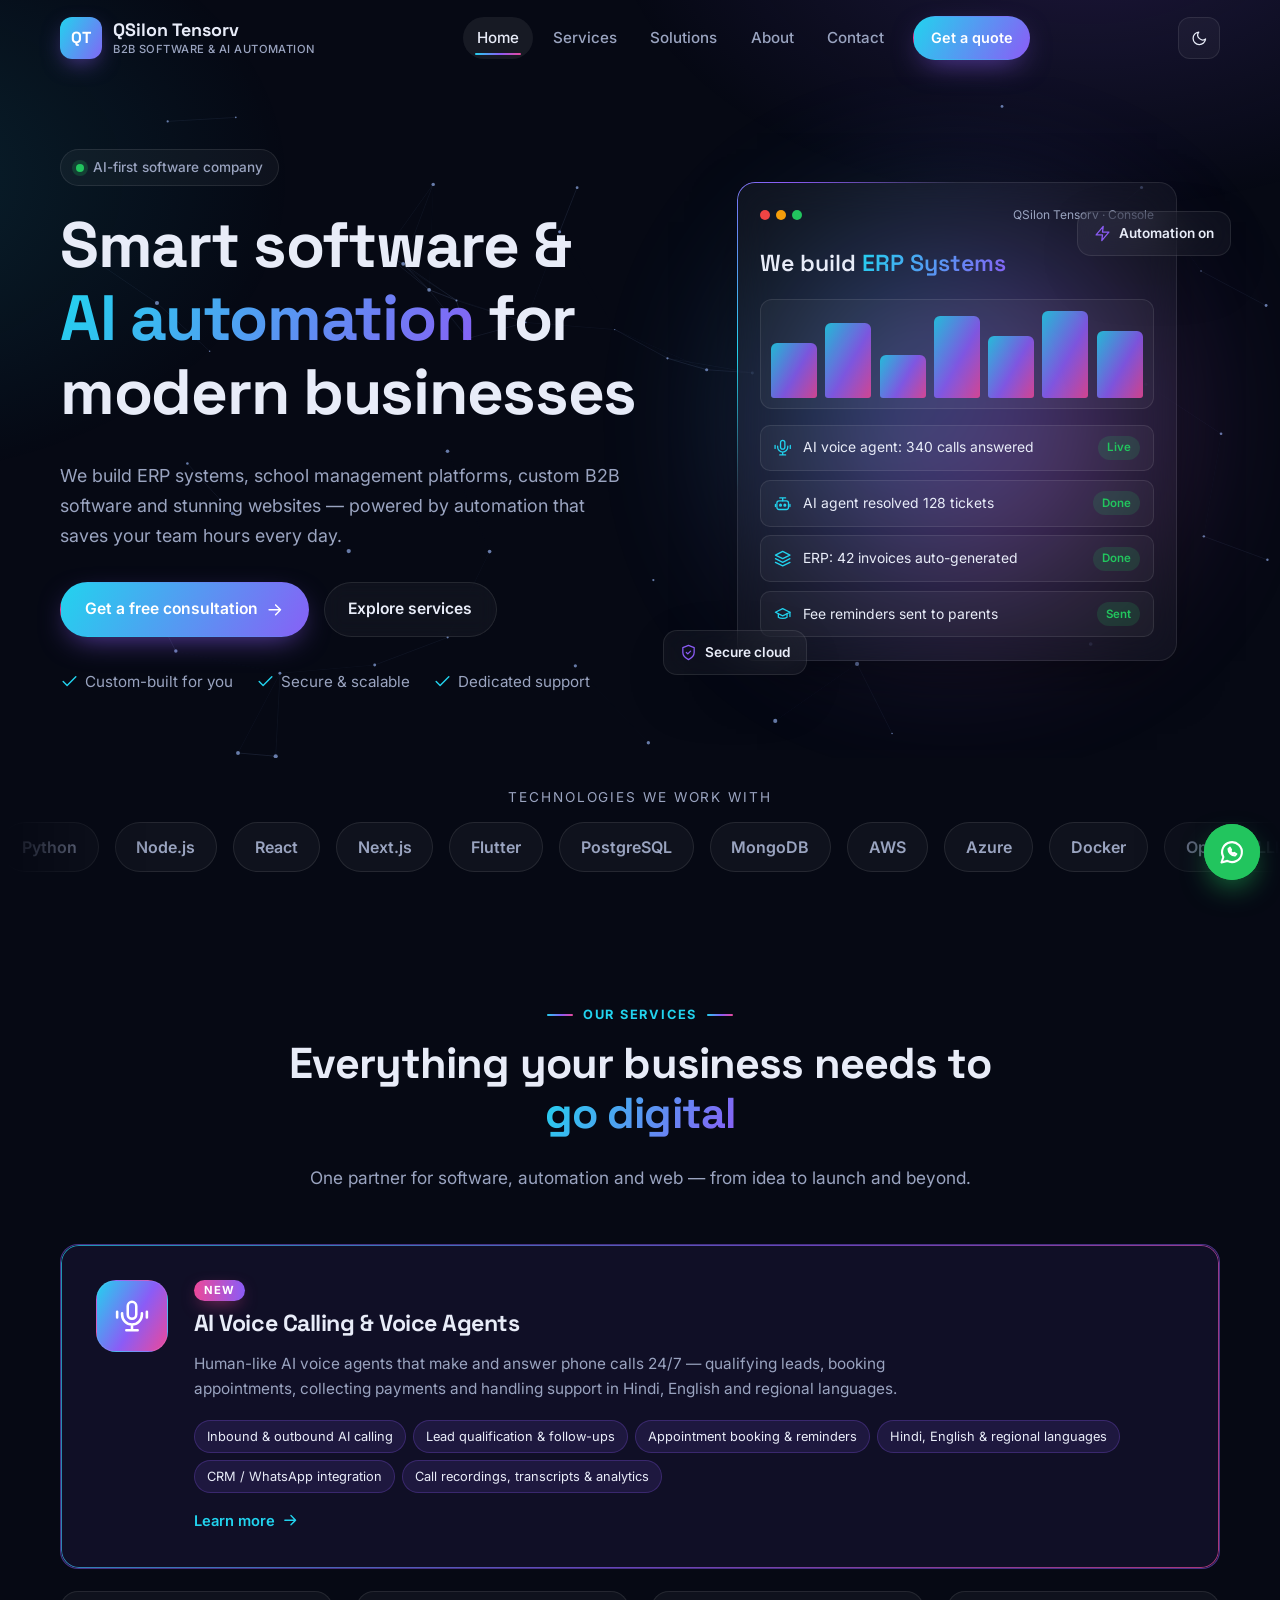
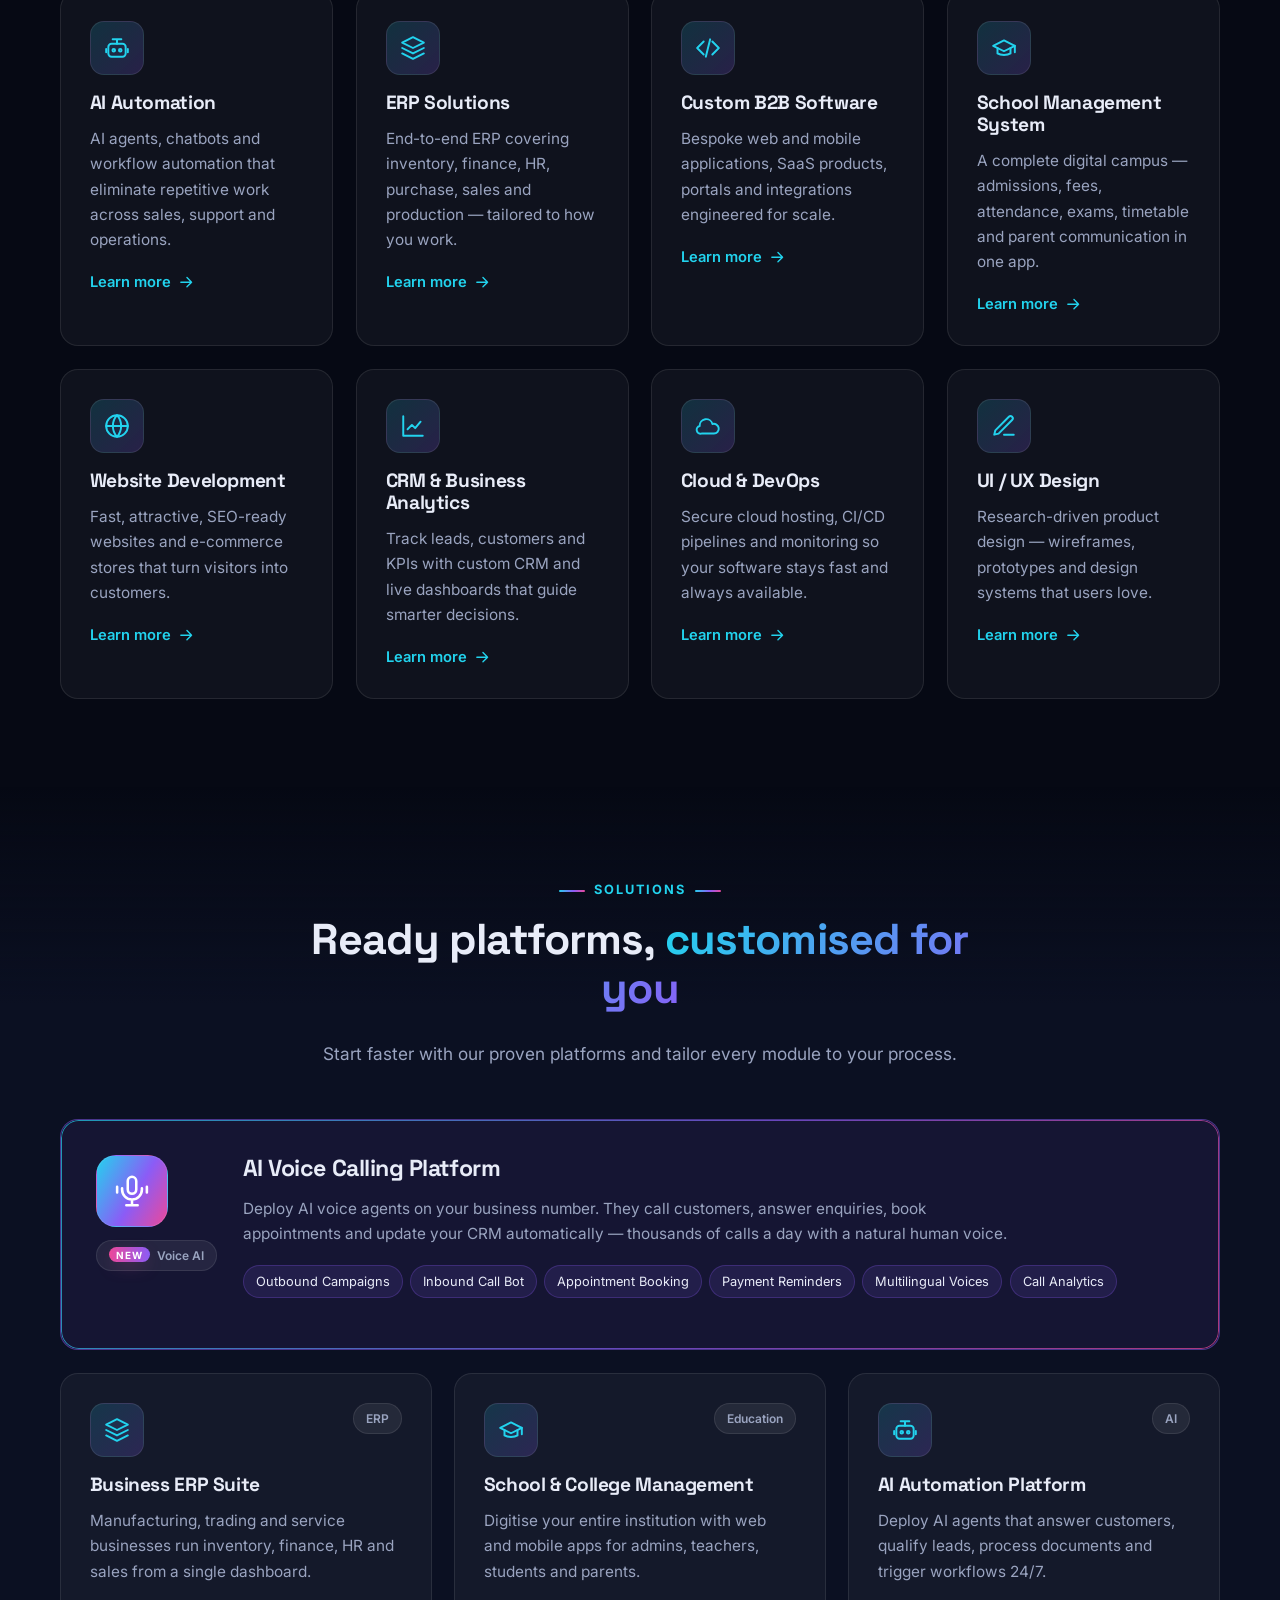
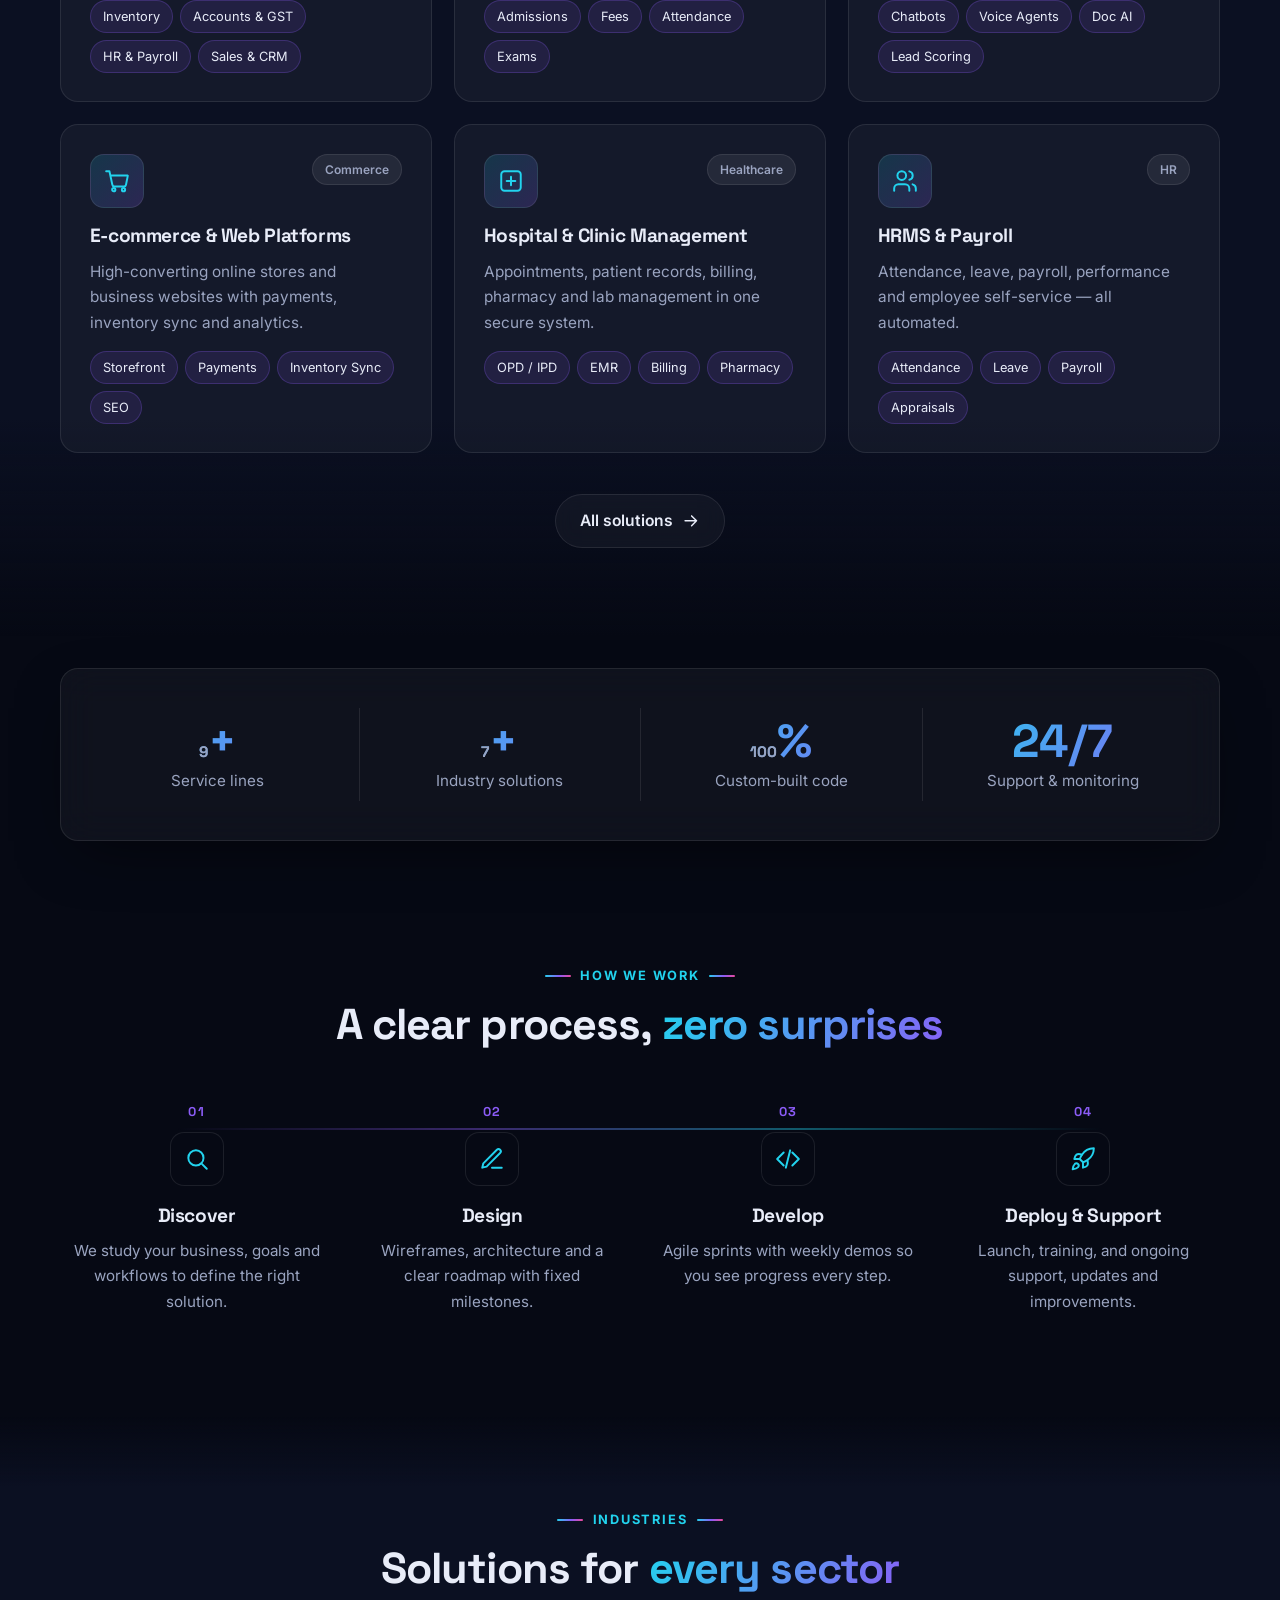
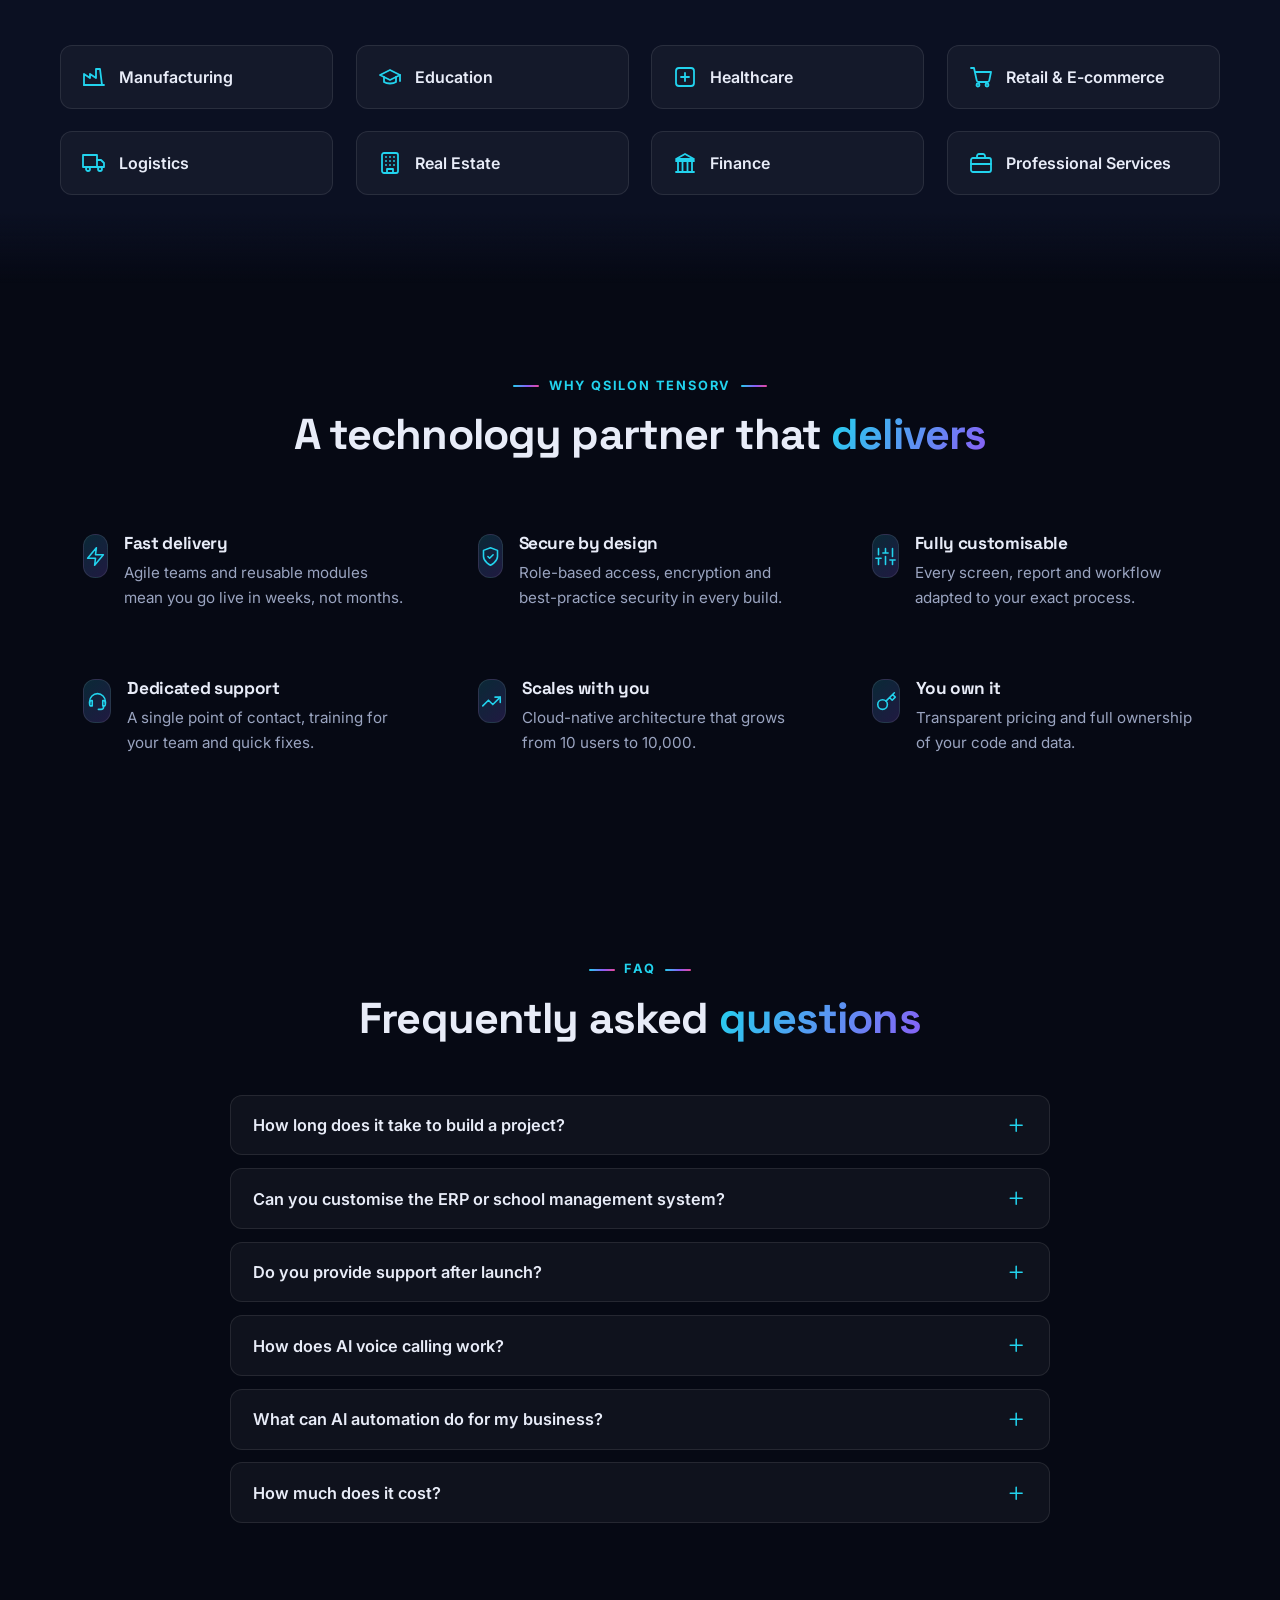
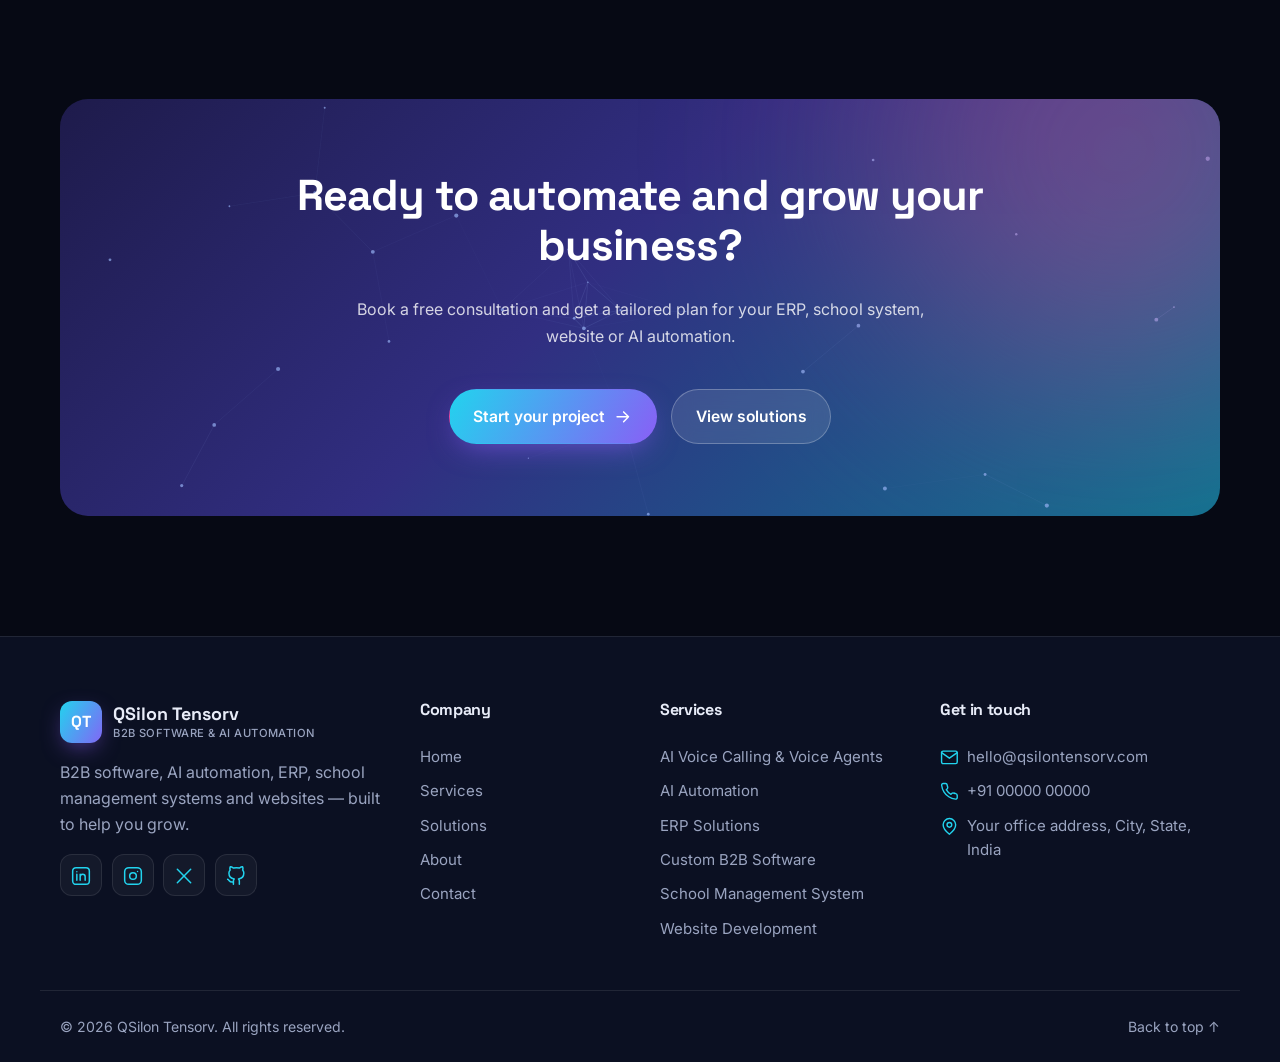
==== commit f5293a11: "Make browsers always load the latest CSS/JS Render build stamps asset links with the commit id and a" ====
--- a/index.html
+++ b/index.html
@@ -13,16 +13,16 @@
   <link rel="preconnect" href="https://fonts.googleapis.com" />
   <link rel="preconnect" href="https://fonts.gstatic.com" crossorigin />
   <link href="https://fonts.googleapis.com/css2?family=Inter:wght@400;500;600;700&family=Space+Grotesk:wght@500;600;700&display=swap" rel="stylesheet" />
-  <link rel="stylesheet" href="assets/css/style.css" />
+  <link rel="stylesheet" href="assets/css/style.css?v=dev" />
   <script>try{var t=localStorage.getItem("qt-theme");if(t)document.documentElement.dataset.theme=t;}catch(e){}</script>
 </head>
 <body data-page="home">
   <a class="skip" href="#main">Skip to content</a>
   <div id="app"></div>
   <noscript><p>Please enable JavaScript to view the QSilon Tensorv website.</p></noscript>
-  <script src="assets/js/site-data.js"></script>
-  <script src="assets/js/mockups.js"></script>
-  <script src="assets/js/main.js"></script>
-  <script src="assets/js/effects.js"></script>
+  <script src="assets/js/site-data.js?v=dev"></script>
+  <script src="assets/js/mockups.js?v=dev"></script>
+  <script src="assets/js/main.js?v=dev"></script>
+  <script src="assets/js/effects.js?v=dev"></script>
 </body>
 </html>
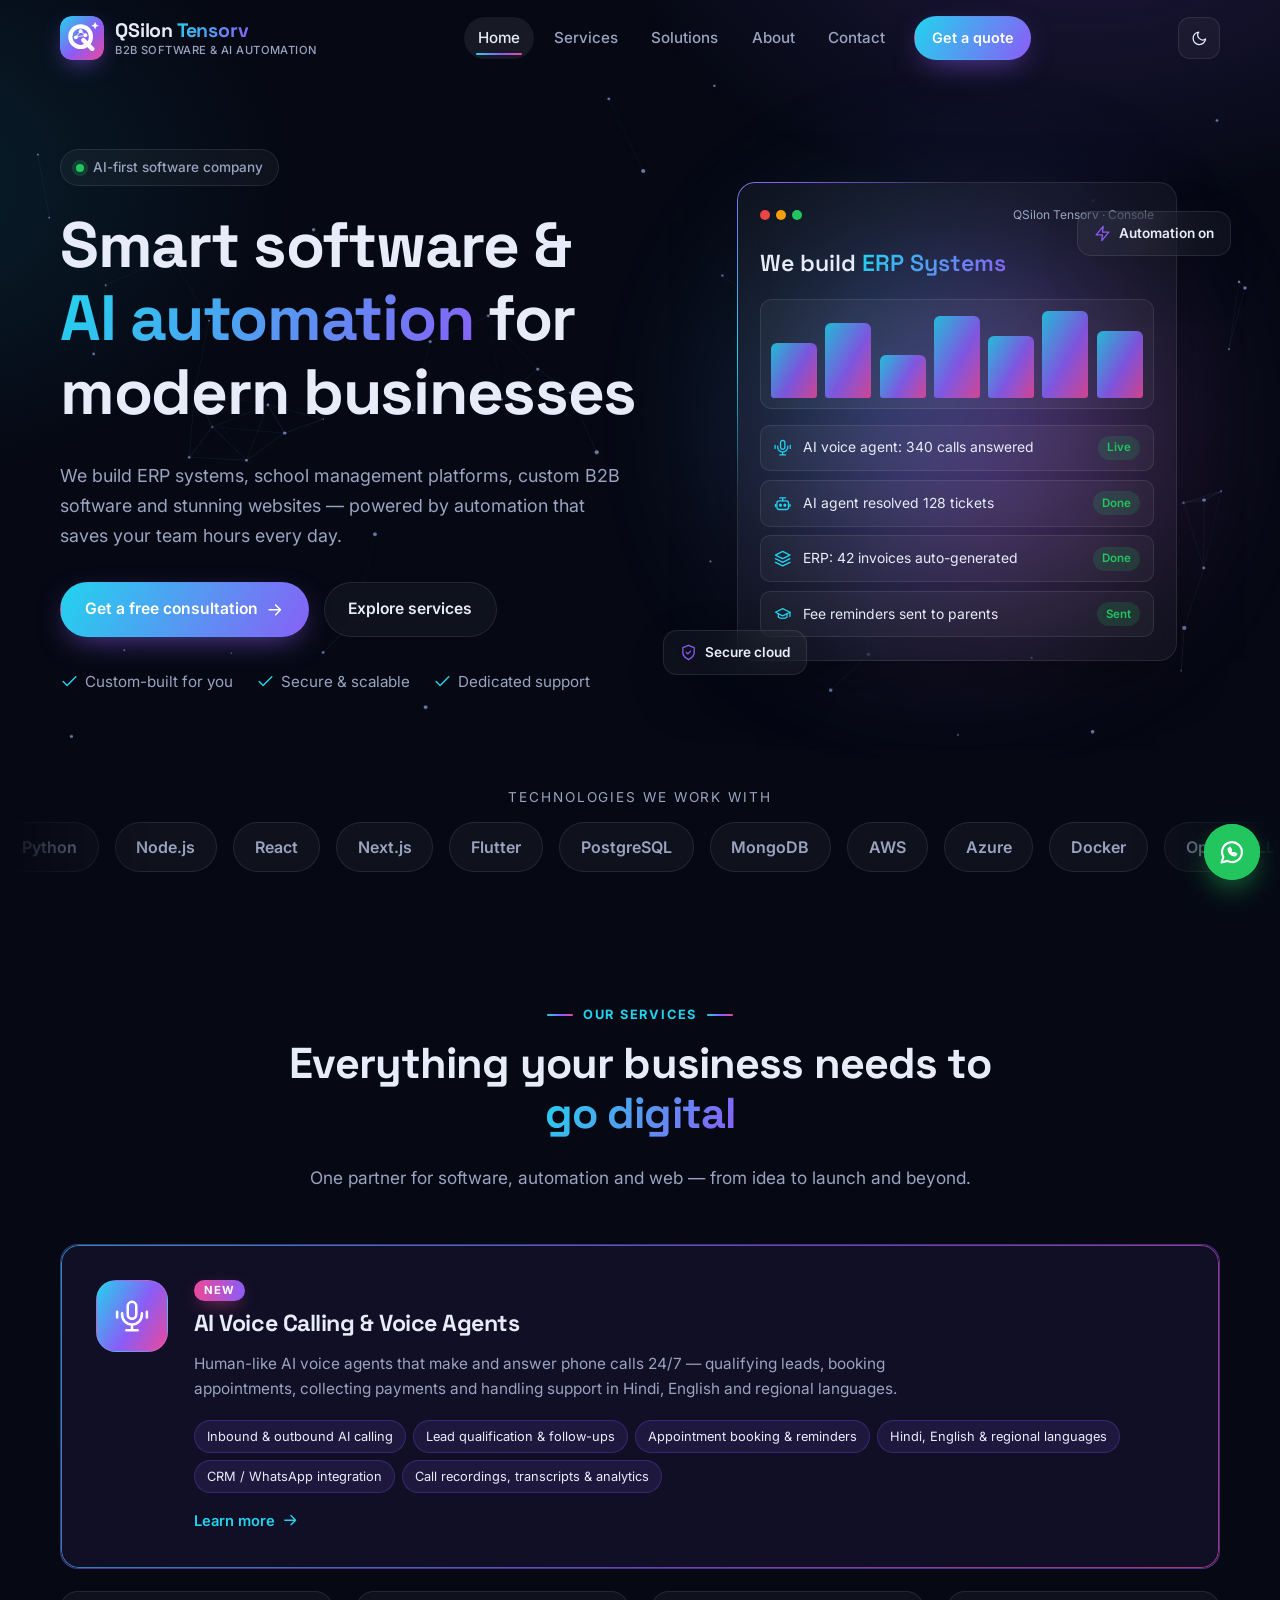
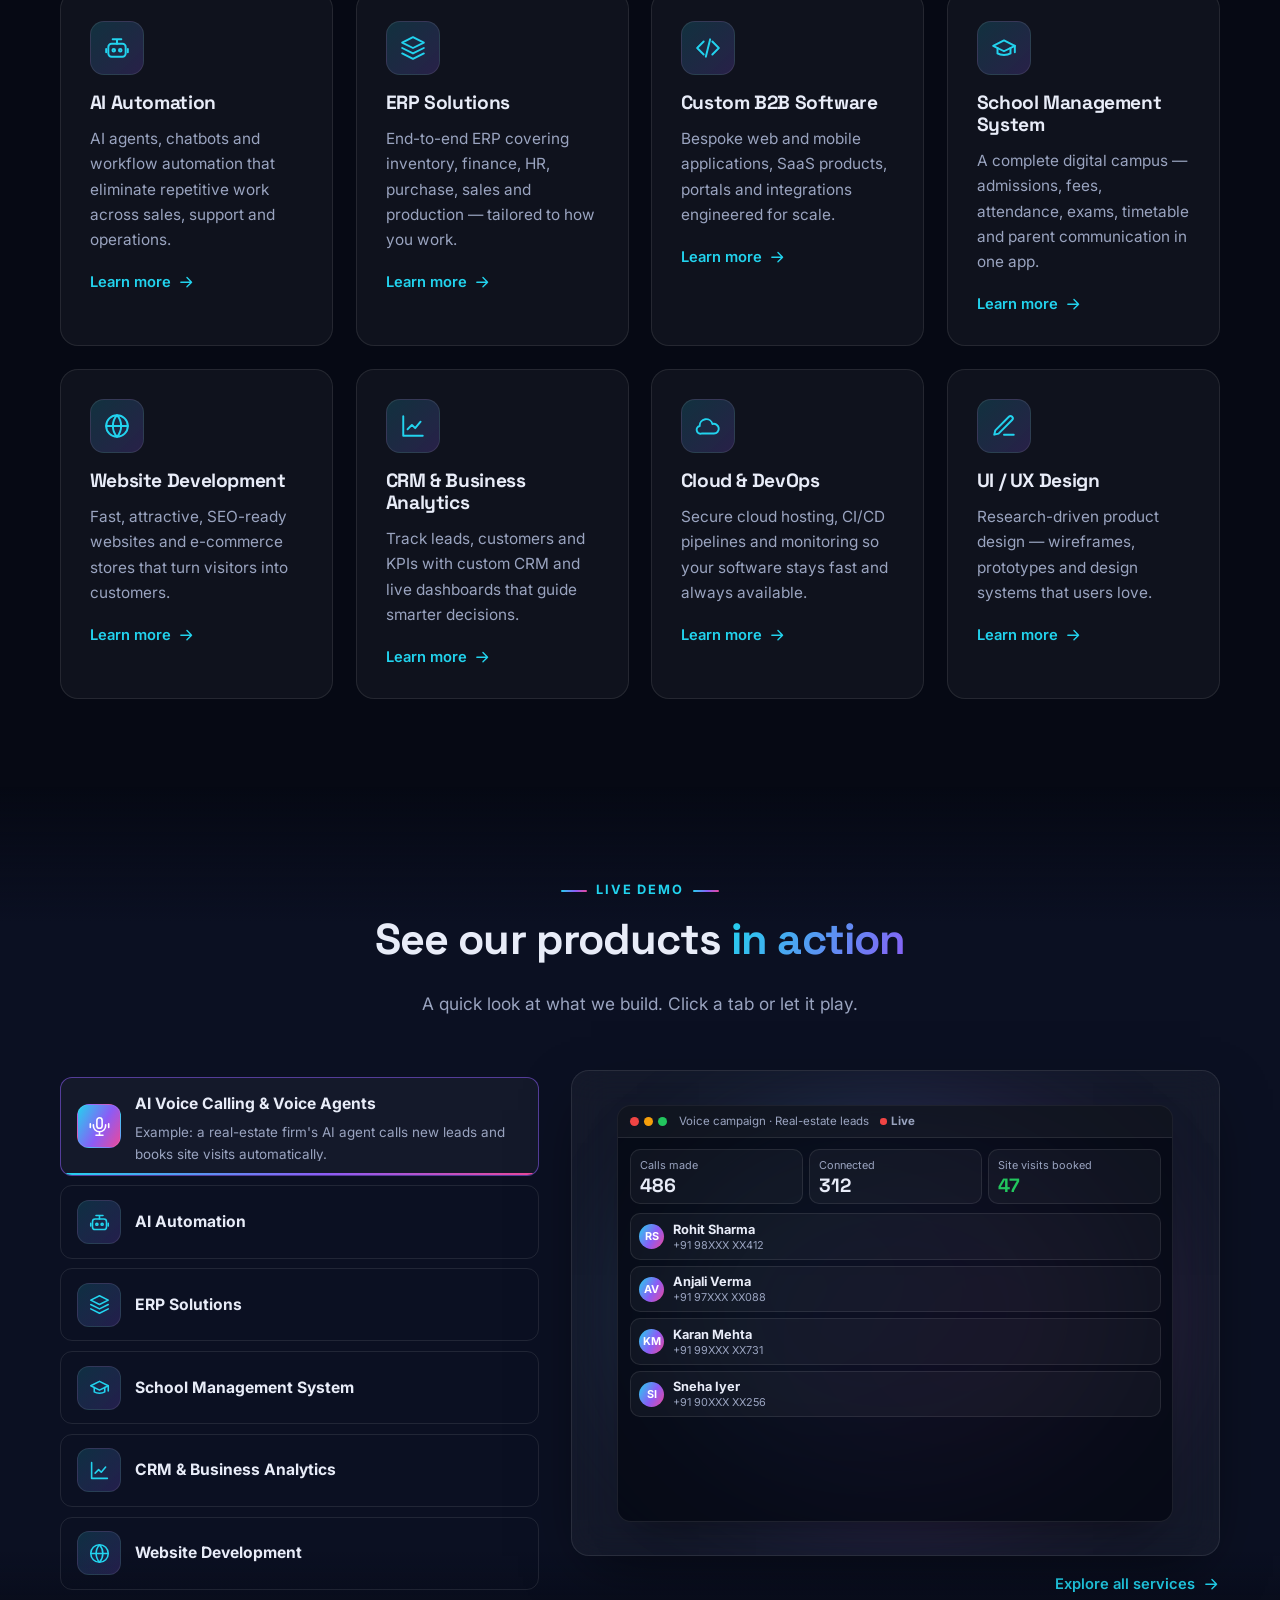
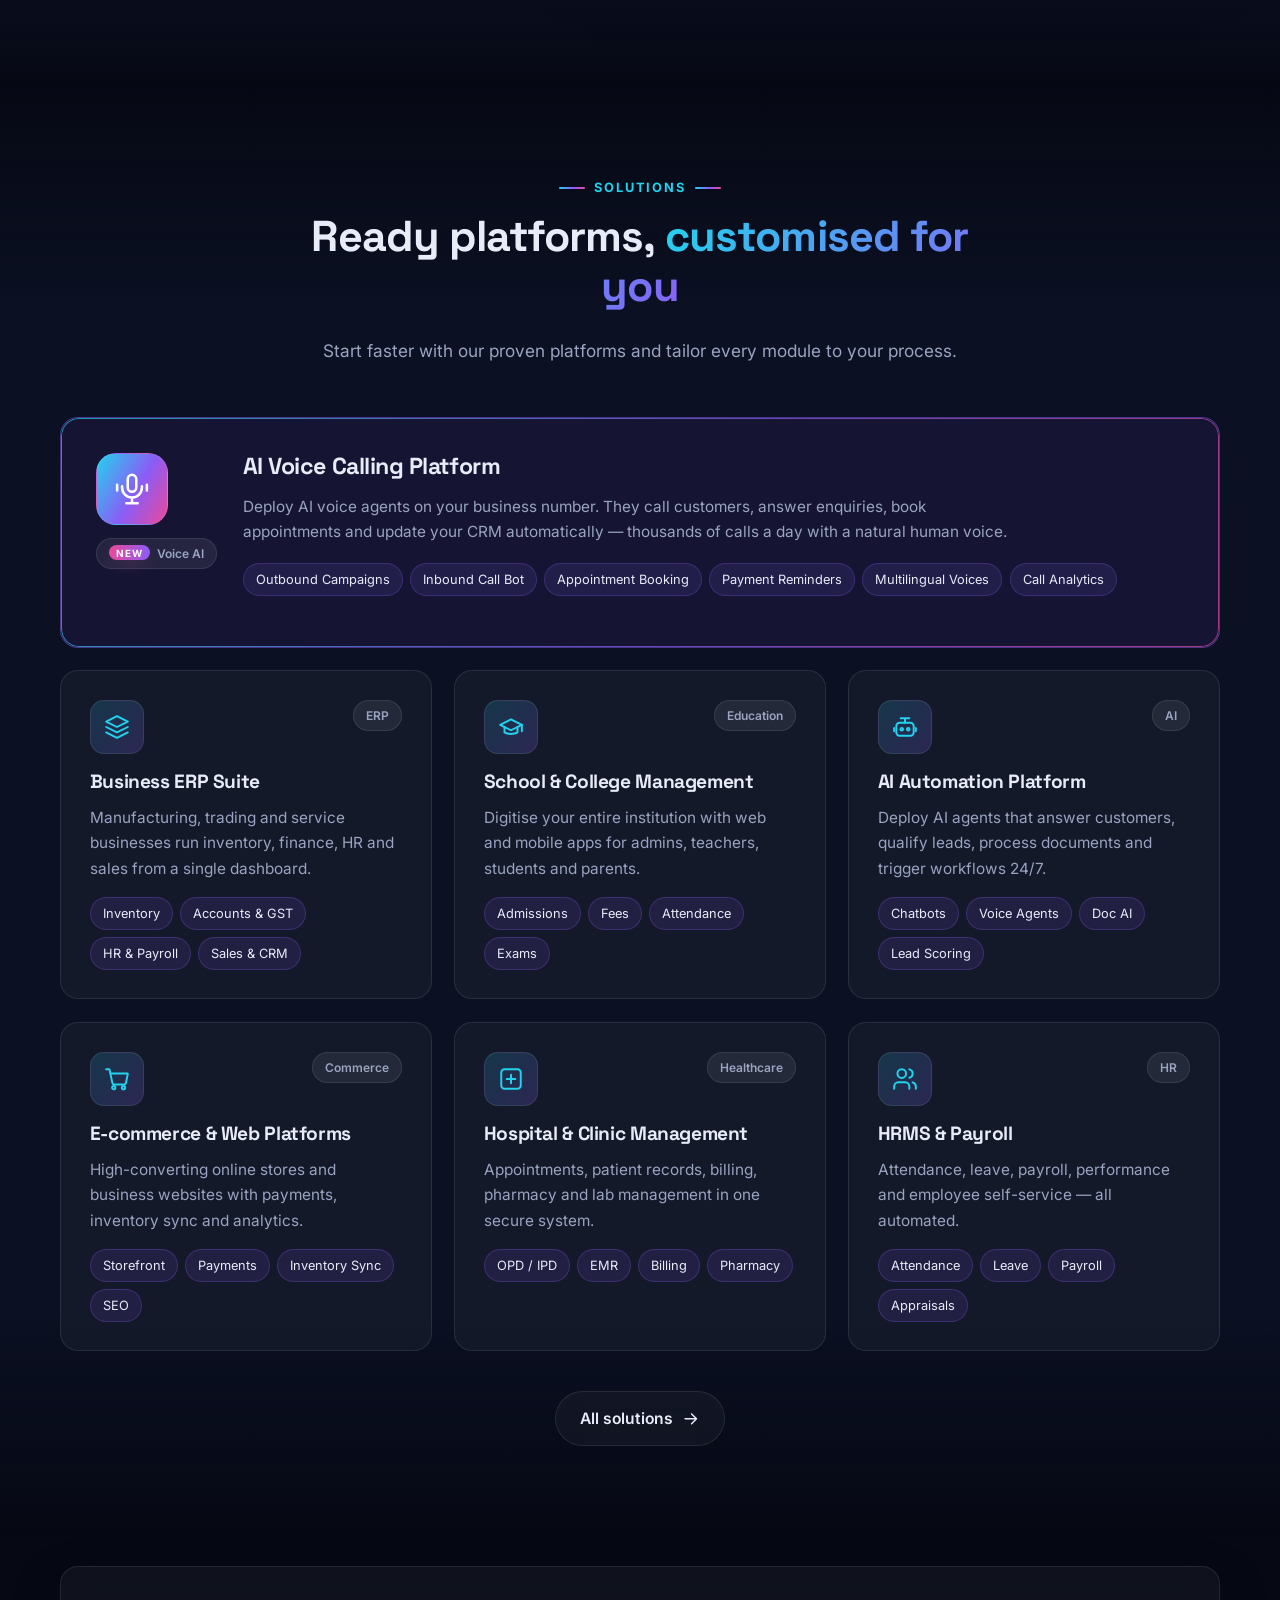
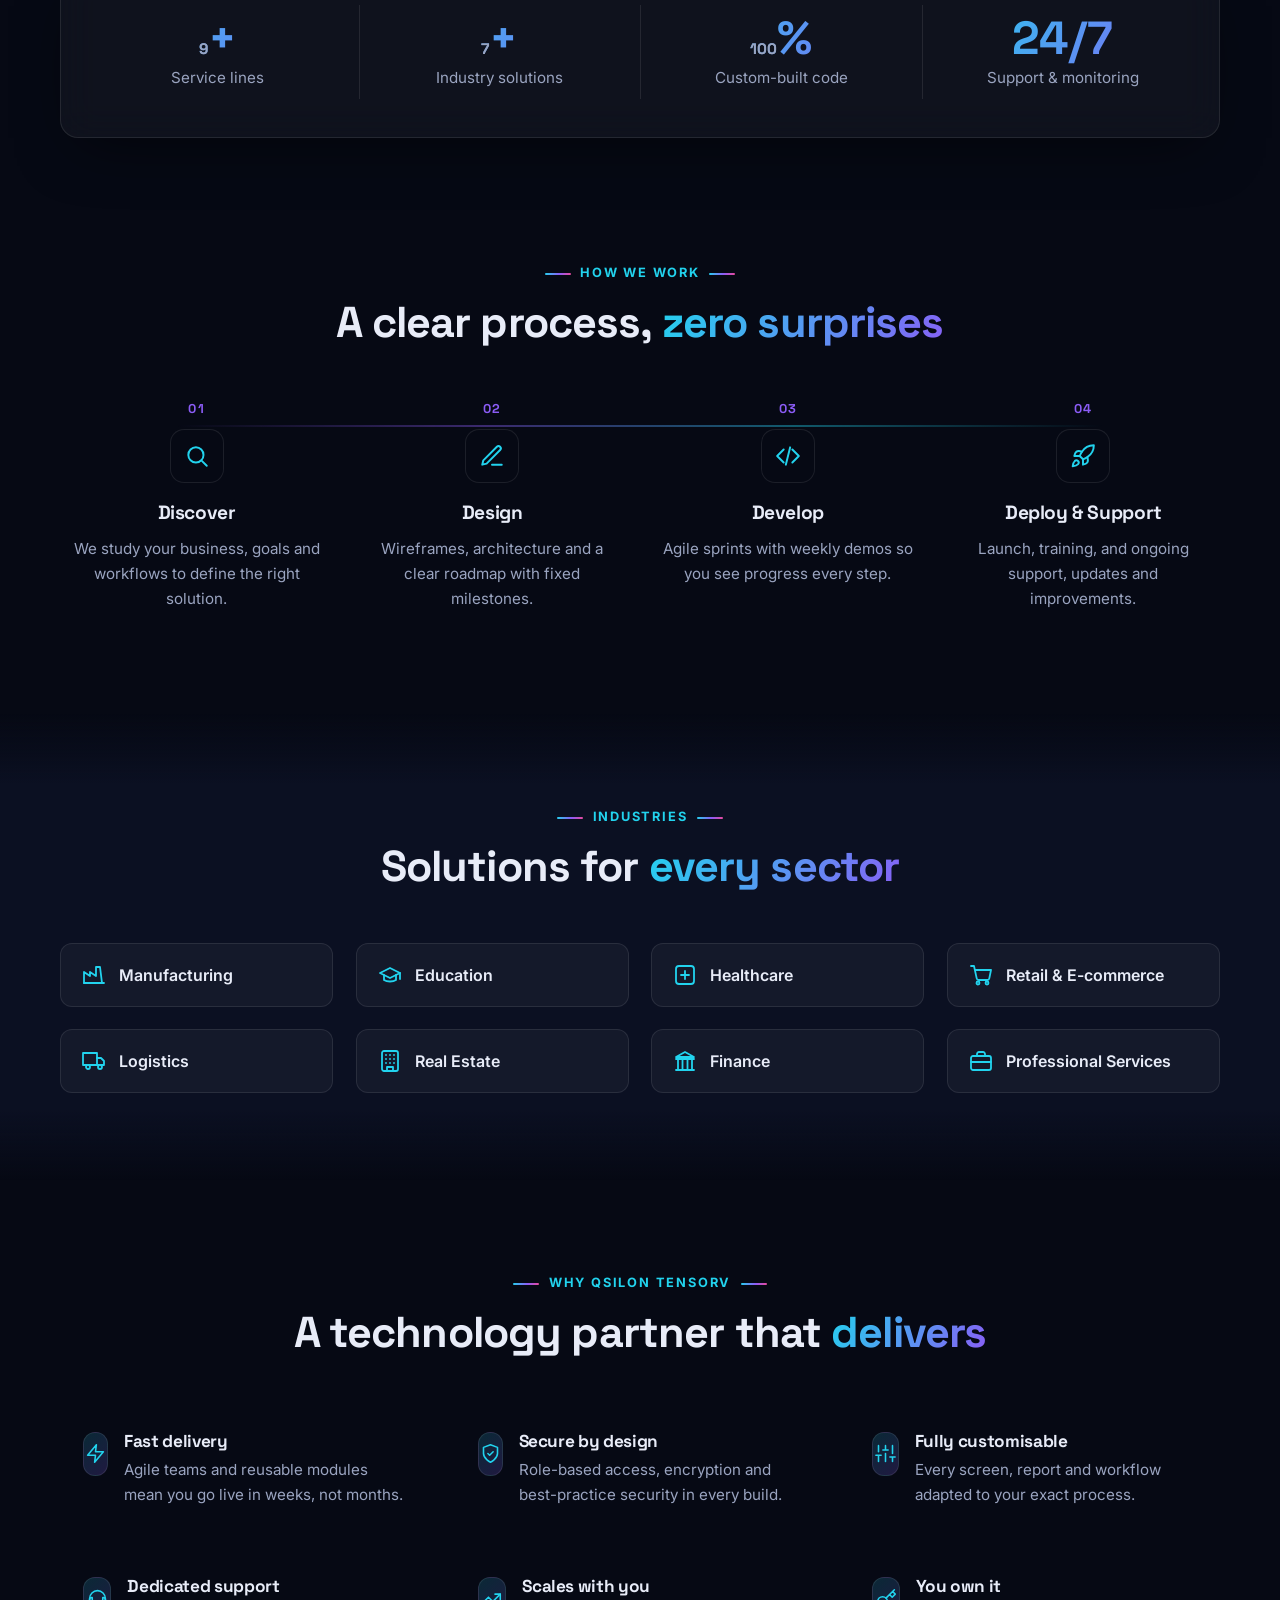
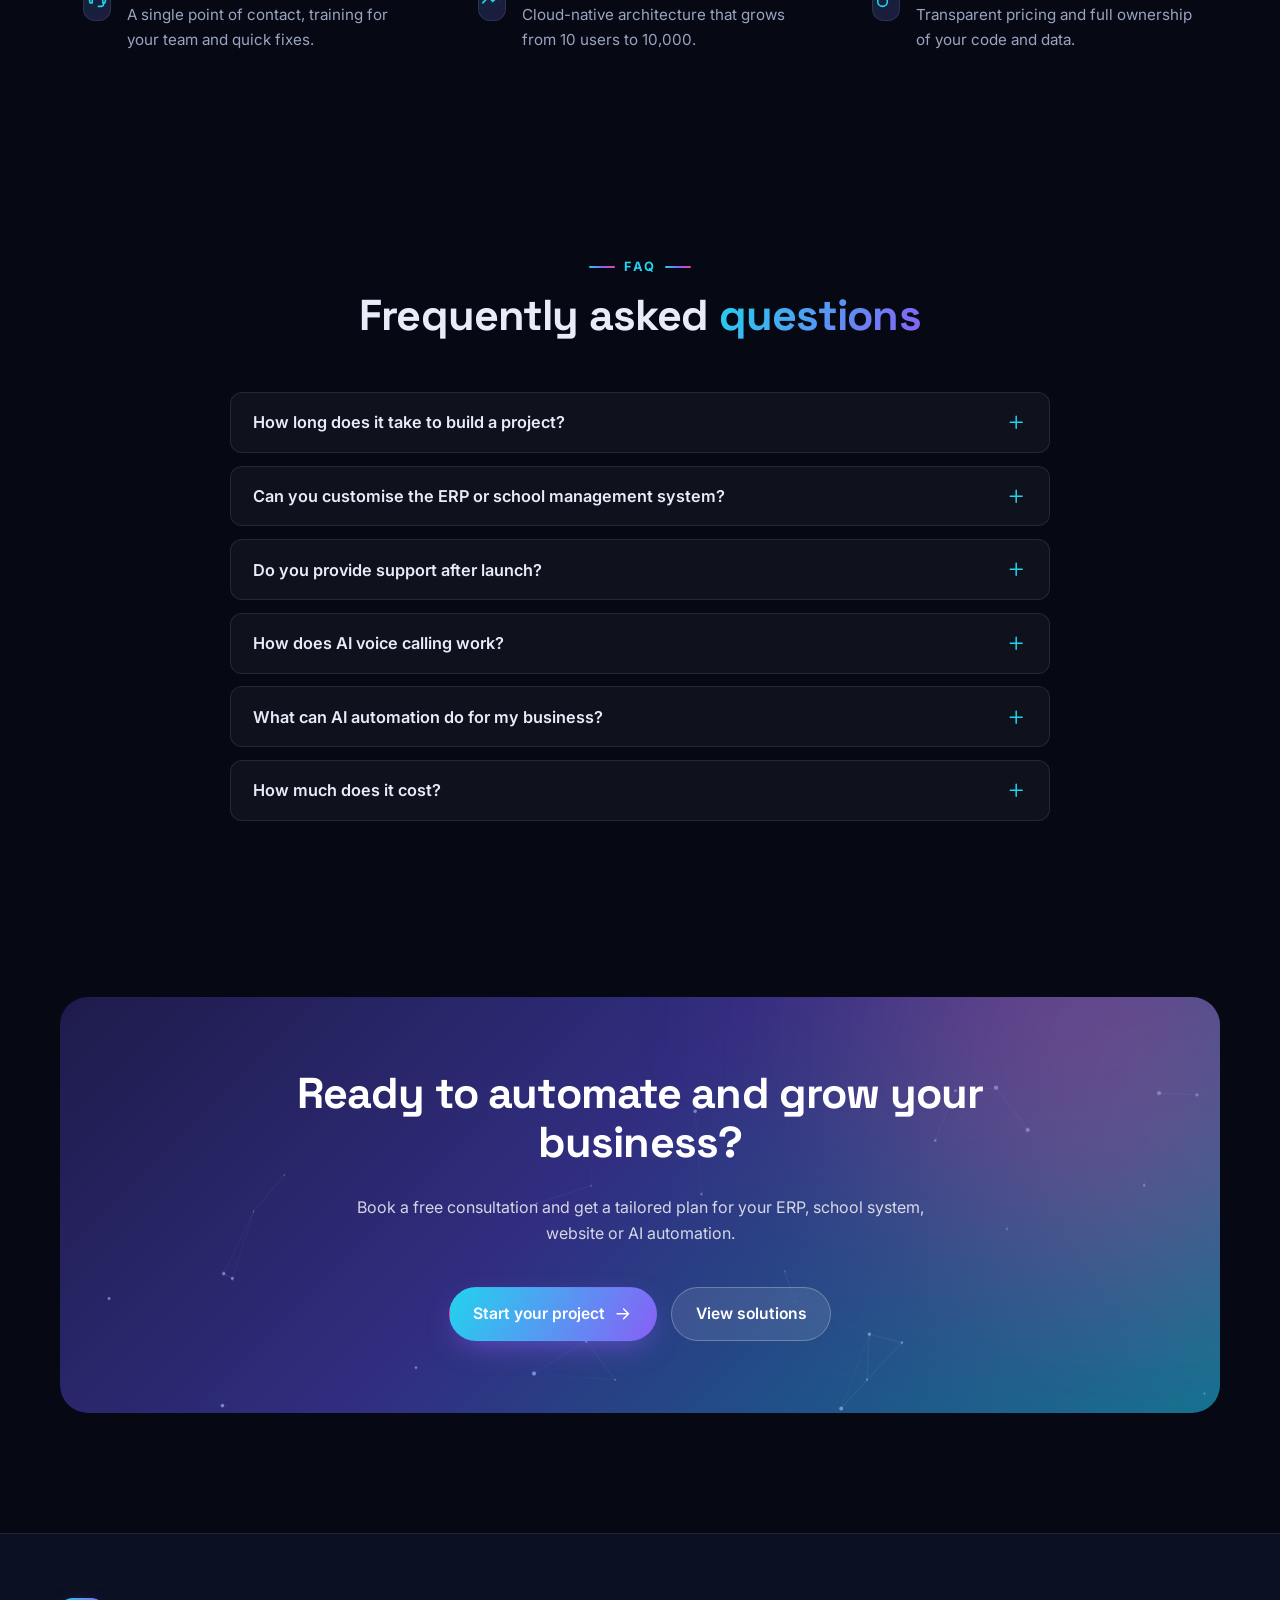
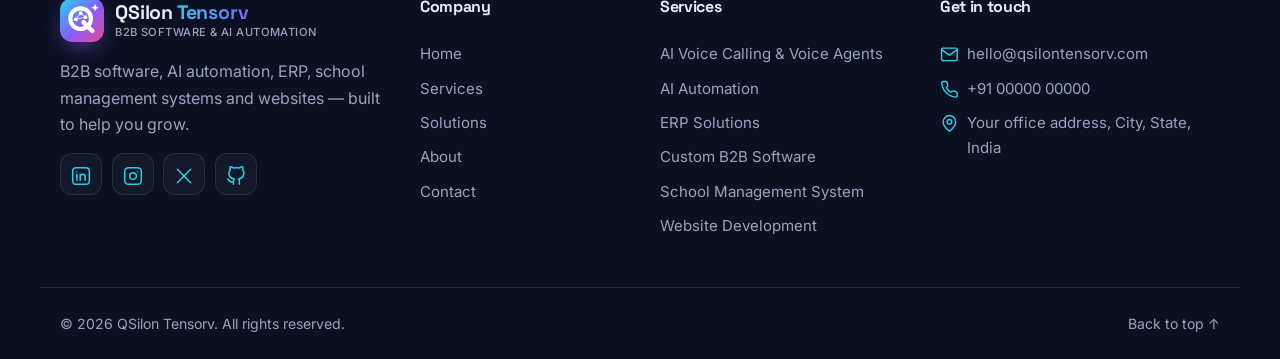
==== commit 3cb24e04: "New logo, home showcase scenes, contact and about visuals - Logo: Q mark with AI network and sparkle" ====
--- a/index.html
+++ b/index.html
@@ -22,6 +22,7 @@
   <noscript><p>Please enable JavaScript to view the QSilon Tensorv website.</p></noscript>
   <script src="assets/js/site-data.js?v=dev"></script>
   <script src="assets/js/mockups.js?v=dev"></script>
+  <script src="assets/js/mockups-extra.js?v=dev"></script>
   <script src="assets/js/main.js?v=dev"></script>
   <script src="assets/js/effects.js?v=dev"></script>
 </body>
--- a/assets/css/style.css
+++ b/assets/css/style.css
@@ -297,7 +297,7 @@
 .checks .ic { color: var(--c1); }
 
 /* About */
-.about-grid { display: grid; grid-template-columns: 1.2fr 1fr; gap: 3rem; align-items: center; }
+.about-grid { display: grid; grid-template-columns: 1fr 1fr; gap: 3rem; align-items: center; }
 .mv { display: grid; gap: 1.2rem; }
 
 /* Testimonials */
@@ -691,14 +691,14 @@
 .m-transcript .ai { background: rgba(139, 92, 246, .16); border: 1px solid rgba(139, 92, 246, .3); border-top-left-radius: 3px; }
 .m-transcript .user { align-self: flex-end; background: rgba(34, 211, 238, .14); border: 1px solid rgba(34, 211, 238, .3); border-top-right-radius: 3px; }
 .m-chip { align-self: flex-start; display: flex; align-items: center; gap: .35em; padding: .45em .7em; border-radius: 999px; background: rgba(34, 197, 94, .15); color: #22c55e; font-weight: 600; opacity: 0; }
-.detail.in .m-transcript .b, .detail.in .m-chip { animation: mLoop 11s ease infinite; animation-delay: var(--t); }
+.in .m-transcript .b, .in .m-chip { animation: mLoop 11s ease infinite; animation-delay: var(--t); }
 
 /* --- Automation flow --- */
 .m-nodes { display: flex; align-items: center; }
 .m-node { flex: 1; min-width: 0; display: flex; flex-direction: column; align-items: center; gap: .25em; padding: .8em .3em; text-align: center; opacity: 0; }
 .m-node .ic { width: 2em; height: 2em; padding: .35em; border-radius: 10px; background: var(--grad); color: #fff; margin-bottom: .2em; }
 .m-node strong { font-size: .95em; }
-.detail.in .m-node { animation: mIn .6s ease forwards, nodeGlow 3.2s ease-in-out infinite; animation-delay: var(--d), calc(var(--d) + .6s); }
+.in .m-node { animation: mIn .6s ease forwards, nodeGlow 3.2s ease-in-out infinite; animation-delay: var(--d), calc(var(--d) + .6s); }
 @keyframes nodeGlow { 0%, 30%, 100% { border-color: var(--border); } 15% { border-color: var(--c1); box-shadow: 0 0 22px -4px rgba(34, 211, 238, .7); } }
 .m-link { flex: 0 0 7%; height: 2px; background: var(--border); position: relative; }
 .m-link b { position: absolute; top: -3px; left: 0; width: 8px; height: 8px; border-radius: 50%; background: var(--c1); box-shadow: 0 0 10px var(--c1); animation: flowDot 1.6s linear infinite; animation-delay: var(--d); }
@@ -707,7 +707,7 @@
 .m-log div { display: flex; align-items: center; gap: .5em; opacity: 0; }
 .m-log .ic { color: #22c55e; }
 .m-log em { margin-left: auto; font-style: normal; color: var(--muted); }
-.detail.in .m-log div { animation: mLoop 8s ease infinite; animation-delay: var(--t); }
+.in .m-log div { animation: mLoop 8s ease infinite; animation-delay: var(--t); }
 
 /* --- ERP --- */
 .m-erp { display: flex; gap: .8em; height: 100%; }
@@ -722,7 +722,7 @@
 .up { color: #22c55e; } .down { color: #f59e0b; }
 .m-chart { width: 100%; flex: 1; min-height: 3em; }
 .m-chart .line { stroke-dasharray: 400; stroke-dashoffset: 400; }
-.detail.in .m-chart .line { animation: draw 2s .3s ease forwards; }
+.in .m-chart .line { animation: draw 2s .3s ease forwards; }
 @keyframes draw { to { stroke-dashoffset: 0; } }
 .m-table div { display: grid; grid-template-columns: 1fr 1.6fr auto; gap: .5em; padding: .35em 0; border-top: 1px solid var(--border); align-items: center; }
 .m-table b, .m-col b { font-size: .8em; padding: .1em .55em; border-radius: 999px; }
@@ -733,7 +733,7 @@
 .m-code { font-family: ui-monospace, "SFMono-Regular", Menlo, Consolas, monospace; font-size: .95em; display: flex; flex-direction: column; gap: .25em; }
 .m-code .ln { display: flex; gap: 1em; white-space: pre; overflow: hidden; }
 .m-code .ln code { font: inherit; clip-path: inset(0 100% 0 0); }
-.detail.in .m-code .ln code { animation: type 1s steps(30) forwards; animation-delay: var(--t); }
+.in .m-code .ln code { animation: type 1s steps(30) forwards; animation-delay: var(--t); }
 @keyframes type { to { clip-path: inset(0 0 0 0); } }
 .m-code ln-n { color: var(--muted); opacity: .5; min-width: 1.2em; text-align: right; }
 .m-code kw { color: #c084fc; } .m-code va { color: #67e8f9; } .m-code fn { color: #fbbf24; } .m-code st { color: #86efac; }
@@ -741,7 +741,7 @@
 :root[data-theme="light"] .m-code fn { color: #b45309; } :root[data-theme="light"] .m-code st { color: #15803d; }
 .m-resp { margin-top: auto; display: flex; gap: .7em; align-items: center; padding: .55em .7em; border-radius: 8px; background: var(--surface); border: 1px solid var(--border); opacity: 0; overflow: hidden; white-space: nowrap; }
 .m-resp b { color: #22c55e; } .m-resp em { margin-left: auto; color: var(--muted); font-style: normal; }
-.detail.in .m-resp { animation: mIn .5s 3.2s ease forwards; }
+.in .m-resp { animation: mIn .5s 3.2s ease forwards; }
 
 /* --- School --- */
 .m-school { flex-direction: row; align-items: stretch; gap: 4%; }
@@ -754,7 +754,7 @@
   background: radial-gradient(closest-side, color-mix(in srgb, var(--bg) 92%, transparent) 78%, transparent 80% 100%), conic-gradient(var(--c1) calc(var(--v) * 1%), var(--border) 0); }
 .m-ring span { font-family: var(--display); font-size: 1.5em; font-weight: 700; line-height: 1; }
 @property --v { syntax: "<number>"; inherits: false; initial-value: 0; }
-.detail.in .m-ring { animation: ring 1.6s .3s ease forwards; }
+.in .m-ring { animation: ring 1.6s .3s ease forwards; }
 @keyframes ring { to { --v: 94; } }
 .m-fee { display: flex; align-items: center; gap: .4em; color: #22c55e; font-weight: 600; }
 .m-tt { flex: 1; }
@@ -763,7 +763,7 @@
 .m-tt .now { background: rgba(139, 92, 246, .14); border-color: rgba(139, 92, 246, .35) !important; }
 .m-tt .now b { margin-left: auto; font-size: .75em; padding: .1em .5em; border-radius: 999px; background: var(--c2); color: #fff; animation: pulse 2s infinite; }
 .m-note { margin-top: auto; display: flex; align-items: center; gap: .4em; padding: .5em .6em; border-radius: 8px; background: rgba(34, 211, 238, .1); color: var(--c1); opacity: 0; }
-.detail.in .m-note { animation: mLoop 6s 1s ease infinite; }
+.in .m-note { animation: mLoop 6s 1s ease infinite; }
 
 /* --- Website --- */
 .m-browser { height: auto; flex: 1; }
@@ -785,8 +785,8 @@
 .m-cards > div { padding: .6em; border-radius: 8px; border: 1px solid var(--border); display: flex; flex-direction: column; gap: .35em; }
 .m-cards span { width: 1.6em; height: 1.6em; border-radius: 6px; background: rgba(139, 92, 246, .35) !important; }
 .m-cards i { height: .4em; } .m-cards i + i { width: 70%; }
-.detail.in .m-site > * { animation: mIn .6s ease both; }
-.detail.in .m-site > :nth-child(2) { animation-delay: .25s; } .detail.in .m-site > :nth-child(3) { animation-delay: .5s; }
+.in .m-site > * { animation: mIn .6s ease both; }
+.in .m-site > :nth-child(2) { animation-delay: .25s; } .in .m-site > :nth-child(3) { animation-delay: .5s; }
 .m-badges { display: flex; gap: .5em; justify-content: center; }
 .m-badges span { display: flex; align-items: center; gap: .3em; padding: .35em .75em; border-radius: 999px; background: color-mix(in srgb, var(--bg) 80%, transparent); border: 1px solid var(--border); font-weight: 600; }
 .m-badges .ic { color: var(--c1); }
@@ -799,24 +799,24 @@
 .m-deal { padding: .5em .6em; border-radius: 8px; background: color-mix(in srgb, var(--bg) 85%, transparent); border: 1px solid var(--border); display: flex; flex-direction: column; opacity: 0; }
 .m-deal span { color: var(--c1); font-weight: 600; }
 .m-deal.won { border-color: rgba(34, 197, 94, .45); }
-.detail.in .m-deal { animation: mIn .5s ease forwards; animation-delay: var(--t); }
-.detail.in .m-deal.ghost { animation: dealMove 6s 2s ease-in-out infinite; }
+.in .m-deal { animation: mIn .5s ease forwards; animation-delay: var(--t); }
+.in .m-deal.ghost { animation: dealMove 6s 2s ease-in-out infinite; }
 @keyframes dealMove { 0%, 15% { opacity: 0; transform: translateX(-120%) rotate(-4deg); } 35%, 85% { opacity: 1; transform: none; border-color: rgba(34, 197, 94, .6); } 100% { opacity: 0; } }
 .m-mini { display: flex; align-items: center; gap: .7em; }
 .m-mini div { flex: 1; height: .5em; border-radius: 999px; background: var(--surface-2); overflow: hidden; }
 .m-mini i { display: block; height: 100%; width: 0; border-radius: inherit; background: var(--grad); transition: width 1.6s .4s ease; }
-.detail.in .m-mini i { width: var(--w); }
+.in .m-mini i { width: var(--w); }
 
 /* --- DevOps --- */
 .m-pipe { display: flex; align-items: center; gap: .5em; }
 .m-stage { flex: 1; display: flex; align-items: center; gap: .45em; padding: .55em .7em; border-radius: 10px; background: var(--surface); border: 1px solid var(--border); font-weight: 600; }
 .m-stage span { width: 1.6em; height: 1.6em; border-radius: 50%; display: grid; place-items: center; border: 2px solid var(--border); color: transparent; }
-.detail.in .m-stage span { animation: stageDone 6s ease infinite; animation-delay: var(--t); }
+.in .m-stage span { animation: stageDone 6s ease infinite; animation-delay: var(--t); }
 @keyframes stageDone { 0%, 8% { border-color: var(--c1); border-top-color: transparent; transform: rotate(0); color: transparent; background: none; } 18% { transform: rotate(360deg); border-color: var(--c1); border-top-color: transparent; } 20%, 92% { background: #22c55e; border-color: #22c55e; color: #fff; transform: none; } 100% { background: none; color: transparent; } }
 .m-arrow { width: 1.2em; height: 2px; background: var(--border); flex-shrink: 0; }
 .m-term { flex: 1; padding: .7em .8em; border-radius: 10px; background: #050816; color: #a5f3fc; font-family: ui-monospace, Menlo, Consolas, monospace; font-size: .92em; display: flex; flex-direction: column; gap: .3em; }
 .m-term div { opacity: 0; } .m-term div:last-child { color: #4ade80; }
-.detail.in .m-term div { animation: mLoop 7s ease infinite; animation-delay: var(--t); }
+.in .m-term div { animation: mLoop 7s ease infinite; animation-delay: var(--t); }
 .m-uptime div { display: flex; gap: 2px; margin-top: .3em; }
 .m-uptime i { flex: 1; height: 1.2em; border-radius: 2px; background: #22c55e; opacity: .85; }
 .m-uptime i:nth-child(17) { background: #f59e0b; }
@@ -856,3 +856,390 @@
 .mock ~ .num { display: none; }
 .m-code { flex: 1; justify-content: center; font-size: 1.05em; gap: .4em; }
 .m-flow { font-size: clamp(.66rem, 1.25vw, .92rem); gap: 1rem; }
+
+/* ---------- Showcase tabs (home) ---------- */
+.showcase { display: grid; grid-template-columns: 0.85fr 1.15fr; gap: 2rem; align-items: center; }
+.sc-tabs { display: grid; gap: .6rem; }
+.sc-tab {
+  position: relative; overflow: hidden; display: flex; align-items: center; gap: .9rem; width: 100%; text-align: left;
+  padding: .85rem 1rem; border-radius: var(--radius-sm); border: 1px solid var(--border); background: transparent;
+  color: var(--text); font: inherit; cursor: pointer; transition: background .3s, border-color .3s, transform .3s;
+}
+.sc-tab:hover { background: var(--surface); transform: translateX(4px); }
+.sc-tab.on { background: var(--surface); border-color: color-mix(in srgb, var(--c2) 55%, transparent); }
+.sc-tab.on .ic-wrap { background: var(--grad); color: #fff; }
+.sc-txt { display: flex; flex-direction: column; min-width: 0; }
+.sc-txt strong { font-size: .98rem; }
+.sc-txt small { color: var(--muted); font-size: .84rem; max-height: 0; overflow: hidden; opacity: 0; transition: max-height .4s, opacity .4s, margin .4s; }
+.sc-tab.on .sc-txt small { max-height: 4.5em; opacity: 1; margin-top: .25rem; }
+.sc-prog { position: absolute; left: 0; bottom: 0; height: 2px; width: 0; background: var(--grad); }
+.playing .sc-tab.on .sc-prog { animation: scProg var(--dur, 7s) linear forwards; }
+.paused .sc-tab.on .sc-prog { animation-play-state: paused; }
+@keyframes scProg { to { width: 100%; } }
+.sc-stage { position: relative; display: flex; flex-direction: column; gap: 1rem; }
+.sc-panel { display: none; }
+.sc-panel.on { display: grid; animation: scIn .5s cubic-bezier(.2,.8,.2,1); }
+@keyframes scIn { from { opacity: 0; transform: translateY(14px) scale(.98); } to { opacity: 1; transform: none; } }
+.sc-link { align-self: flex-end; }
+
+/* ---------- Solutions detail tag ---------- */
+.detail-copy .tag { display: inline-block; margin-bottom: .9rem; }
+.mv-card { height: 100%; }
+
+/* ---------- Hospital ---------- */
+.m-hosp { display: grid; grid-template-columns: 1.3fr 1fr; gap: .8em; height: 100%; }
+.m-queue { display: flex; flex-direction: column; gap: .4em; }
+.m-tok { display: flex; align-items: center; gap: .6em; padding: .45em .55em; border-radius: 8px; border: 1px solid var(--border); background: var(--surface); }
+.m-tok b { width: 2em; height: 2em; display: grid; place-items: center; border-radius: 8px; background: var(--surface-2); font-family: var(--display); }
+.m-tok span { display: flex; flex-direction: column; min-width: 0; }
+.m-tok em { margin-left: auto; font-style: normal; font-size: .8em; color: var(--muted); white-space: nowrap; }
+.m-tok.done { opacity: .6; } .m-tok.done em { color: #22c55e; }
+.m-tok.live { border-color: var(--c2); background: rgba(139, 92, 246, .12); }
+.m-tok.live b { background: var(--grad); color: #fff; animation: pulse 2s infinite; }
+.m-tok.live em { color: var(--c1); font-weight: 600; }
+.m-side { display: flex; flex-direction: column; gap: .5em; }
+.m-tile { padding: .55em .65em; border-radius: 10px; background: var(--surface); border: 1px solid var(--border); display: flex; flex-direction: column; gap: .2em; }
+.m-tile strong { font-family: var(--display); font-size: 1.2em; }
+.m-tile b { align-self: flex-start; }
+.m-pop { flex-direction: row; align-items: center; gap: .4em; color: #22c55e; font-weight: 600; opacity: 0; }
+.in .m-pop { animation: mLoop 6s 1s ease infinite; }
+
+/* ---------- HRMS ---------- */
+.m-hr { display: grid; grid-template-columns: 1fr 1fr; gap: .9em; height: 100%; }
+.m-att, .m-pay { display: flex; flex-direction: column; gap: .55em; }
+.m-heat { display: grid; grid-template-columns: repeat(7, 1fr); gap: 3px; }
+.m-heat i { aspect-ratio: 1; border-radius: 3px; background: #22c55e; opacity: 0; }
+.m-heat i.leave, .m-legend i.leave { background: #f59e0b; }
+.m-heat i.off, .m-legend i.off { background: var(--surface-2); }
+.in .m-heat i { animation: mIn .3s ease forwards; animation-delay: var(--d); }
+.m-legend { display: flex; gap: .8em; color: var(--muted); font-size: .8em; flex-wrap: wrap; }
+.m-legend span { display: flex; align-items: center; gap: .3em; }
+.m-legend i { width: .8em; height: .8em; border-radius: 2px; background: #22c55e; }
+.m-run { width: 0 !important; }
+.in .m-run { animation: payRun 6s ease infinite; }
+@keyframes payRun { 0% { width: 0; } 60%, 100% { width: 100%; } }
+.m-run-txt { position: relative; height: 1.3em; }
+.m-run-txt span { position: absolute; left: 0; display: flex; align-items: center; gap: .3em; }
+.m-run-txt span + span { color: #22c55e; font-weight: 600; opacity: 0; }
+.in .m-run-txt span:first-child { animation: payA 6s ease infinite; }
+.in .m-run-txt span + span { animation: payB 6s ease infinite; }
+@keyframes payA { 0%, 58% { opacity: 1; } 62%, 100% { opacity: 0; } }
+@keyframes payB { 0%, 60% { opacity: 0; } 66%, 96% { opacity: 1; } 100% { opacity: 0; } }
+.m-leave { margin-top: auto; display: flex; align-items: center; gap: .55em; padding: .55em; border-radius: 10px; background: var(--surface); border: 1px solid var(--border); }
+.m-leave div { display: flex; flex-direction: column; min-width: 0; }
+.m-leave .m-initials { width: 2.2em; height: 2.2em; font-size: .9em; }
+.m-leave b { margin-left: auto; animation: pulse 2s infinite; }
+
+/* ---------- About orbit ---------- */
+.m-about { align-items: center; justify-content: center; }
+.m-orbit { position: relative; width: 20em; height: 20em; display: grid; place-items: center; }
+.m-core { position: relative; z-index: 2; width: 2.4em; height: 2.4em; border-radius: 28%; display: grid; place-items: center;
+  background: var(--grad); background-size: 200% 200%; color: #fff; font: 700 2.2em var(--display);
+  box-shadow: 0 0 60px -6px rgba(139, 92, 246, .8); animation: gradShift 5s linear infinite, float 6s ease-in-out infinite; }
+.m-orb-ring { position: absolute; inset: 0; border-radius: 50%; border: 1px dashed var(--border); }
+.m-orb-ring.r1 { animation: orbit 30s linear infinite; }
+.m-orb-ring.r2 { inset: 22%; border-style: solid; border-color: color-mix(in srgb, var(--c2) 35%, transparent); animation: orbit 18s linear infinite reverse; }
+.m-orb-ring span {
+  position: absolute; left: 50%; top: 50%; width: 3.2em; height: 3.2em; margin: -1.6em 0 0 -1.6em; border-radius: 50%;
+  display: grid; place-items: center; color: var(--c1);
+  background: color-mix(in srgb, var(--bg) 85%, transparent); border: 1px solid var(--border);
+  transform: rotate(var(--a)) translateY(-10em) rotate(calc(-1 * var(--a)));
+}
+.m-orb-ring span .ic { width: 1.5em; height: 1.5em; animation: orbit 30s linear infinite reverse; }
+@keyframes orbit { to { transform: rotate(360deg); } }
+.m-float { position: absolute; display: flex; align-items: center; gap: .4em; padding: .45em .8em; border-radius: 999px; font-weight: 600;
+  background: color-mix(in srgb, var(--bg) 82%, transparent); border: 1px solid var(--border); animation: float 6s ease-in-out infinite; }
+.m-float .ic { color: var(--c2); }
+.m-float.a { top: 4%; left: 2%; } .m-float.b { bottom: 8%; left: 6%; animation-delay: -2s; } .m-float.c { top: 14%; right: 2%; animation-delay: -4s; }
+.about-art .detail-art { aspect-ratio: 1 / 1; max-width: 520px; margin-inline: auto; width: 100%; }
+
+@media (max-width: 920px) {
+  .showcase { grid-template-columns: 1fr; }
+  .sc-tabs { display: flex; overflow-x: auto; gap: .5rem; padding-bottom: .4rem; scrollbar-width: none; }
+  .sc-tabs::-webkit-scrollbar { display: none; }
+  .sc-tab { flex: 0 0 auto; width: auto; padding: .6rem .9rem; }
+  .sc-txt small { display: none; }
+  .sc-tab:hover { transform: none; }
+}
+.sc-tab .ic-wrap { flex-shrink: 0; }
+.sc-tab.on .sc-txt small { display: -webkit-box; -webkit-line-clamp: 2; -webkit-box-orient: vertical; max-height: 3em; }
+.about-art { width: 100%; }
+.about-art .mock { font-size: clamp(.7rem, 1.2vw, .95rem); }
+.mock b.ok, .mock b.warn { padding: .1em .55em; border-radius: 999px; font-size: .8em; }
+.about-art .mock { font-size: clamp(.55rem, 1.3vw, 1.05rem); }
+@media (max-width: 920px) { .about-art .mock { font-size: clamp(.5rem, 2.2vw, .8rem); } }
+
+/* ==========================================================================
+   Extra scenes (assets/js/mockups-extra.js) — Home showcase, Contact, About
+   ========================================================================== */
+@property --n { syntax: "<integer>"; inherits: false; initial-value: 0; }
+.x-num { --n: 0; counter-reset: n var(--n); font-family: var(--display); font-size: 1.5em; line-height: 1.1; }
+.x-num::after { content: attr(data-pre) counter(n) attr(data-post); }
+.in .x-num { animation: xCount 2.4s .3s ease-out forwards; }
+@keyframes xCount { to { --n: var(--to); } }
+.x-av { width: 2.3em; height: 2.3em; flex-shrink: 0; border-radius: 50%; display: grid; place-items: center; background: var(--grad); color: #fff; font-weight: 700; font-size: .85em; }
+.x-av.sm { width: 2.2em; height: 2.2em; }
+.x-rec { margin-left: auto; display: flex; align-items: center; gap: .35em; color: #ef4444; font-weight: 700; font-size: .8em; }
+.x-rec b { width: .55em; height: .55em; border-radius: 50%; background: #ef4444; animation: pulse 1.4s infinite; }
+.x-phone { background: color-mix(in srgb, var(--bg) 88%, transparent); border: 1px solid var(--border); border-radius: 22px; padding: .8em; display: flex; flex-direction: column; gap: .6em; box-shadow: 0 20px 50px -20px rgba(0, 0, 0, .6); overflow: hidden; position: relative; }
+
+/* --- Voice campaign --- */
+.x-kpis { display: grid; grid-template-columns: repeat(3, 1fr); gap: .5em; }
+.x-kpis div { padding: .6em .7em; border-radius: 10px; background: var(--surface); border: 1px solid var(--border); display: flex; flex-direction: column; gap: .15em; }
+.x-kpis div:last-child .x-num { color: #22c55e; }
+.x-calls { display: flex; flex-direction: column; gap: .45em; }
+.x-call { display: flex; align-items: center; gap: .7em; padding: .5em .65em; border-radius: 10px; border: 1px solid var(--border); background: var(--surface); }
+.x-who { display: flex; flex-direction: column; min-width: 0; flex: 1; }
+.x-wave { display: flex; align-items: center; gap: 2px; height: 1.4em; opacity: 0; }
+.x-wave i { width: 3px; height: 100%; border-radius: 2px; background: var(--grad); animation: wave .6s ease-in-out infinite alternate; }
+.x-wave i:nth-child(2) { animation-delay: .1s; } .x-wave i:nth-child(3) { animation-delay: .2s; } .x-wave i:nth-child(4) { animation-delay: .3s; } .x-wave i:nth-child(5) { animation-delay: .4s; }
+.x-st { position: relative; width: 8.5em; height: 1.7em; flex-shrink: 0; }
+.x-st em { position: absolute; inset: 0; display: flex; align-items: center; justify-content: center; gap: .3em; font-style: normal; font-weight: 600; font-size: .85em; border-radius: 999px; opacity: 0; white-space: nowrap; }
+.x-st .ic { width: 1.1em; height: 1.1em; }
+.x-st .s1 { background: rgba(245, 158, 11, .15); color: #f59e0b; }
+.x-st .s2 { background: rgba(34, 211, 238, .15); color: var(--c1); }
+.x-st .s3 { background: rgba(34, 197, 94, .15); color: #22c55e; }
+.in .x-call { animation: xRow 6.4s ease infinite; animation-delay: var(--o); }
+.in .x-st .s1 { animation: xS1 6.4s ease infinite; animation-delay: var(--o); }
+.in .x-st .s2, .in .x-call .x-wave { animation: xS2 6.4s ease infinite; animation-delay: var(--o); }
+.in .x-st .s3 { animation: xS3 6.4s ease infinite; animation-delay: var(--o); }
+@keyframes xS1 { 0%, 2% { opacity: 0; } 5%, 24% { opacity: 1; } 27%, 100% { opacity: 0; } }
+@keyframes xS2 { 0%, 26% { opacity: 0; } 29%, 58% { opacity: 1; } 61%, 100% { opacity: 0; } }
+@keyframes xS3 { 0%, 60% { opacity: 0; } 63%, 97% { opacity: 1; } 100% { opacity: 0; } }
+@keyframes xRow { 0%, 26%, 61%, 100% { border-color: var(--border); } 30%, 57% { border-color: var(--c1); box-shadow: 0 0 18px -6px rgba(34, 211, 238, .7); } }
+
+/* --- WhatsApp automation --- */
+.x-wa-wrap { flex-direction: row; align-items: stretch; gap: 4%; }
+.x-wa-wrap .x-phone { flex: 0 0 52%; padding: 0; }
+.x-wa-head, .x-app-head { display: flex; align-items: center; gap: .6em; padding: .7em .8em; background: #075e54; color: #fff; }
+.x-wa-head small, .x-app-head small { color: rgba(255, 255, 255, .75); }
+.x-wa-head div, .x-app-head div { display: flex; flex-direction: column; }
+.x-chat { flex: 1; display: flex; flex-direction: column; gap: .45em; padding: .7em; overflow: hidden;
+  background-color: color-mix(in srgb, var(--bg) 92%, #0b3d36); background-image: radial-gradient(rgba(255, 255, 255, .04) 1px, transparent 1px); background-size: 10px 10px; }
+.x-chat > * { margin: 0; max-width: 85%; padding: .45em .65em; border-radius: 10px; opacity: 0; }
+.x-chat .me { align-self: flex-end; background: #005c4b; color: #e9fdf6; border-top-right-radius: 2px; }
+.x-chat .bot { align-self: flex-start; background: var(--surface-2); border: 1px solid var(--border); border-top-left-radius: 2px; }
+.x-prod, .x-inv { display: flex; align-items: center; gap: .6em; }
+.x-prod div, .x-inv div { display: flex; flex-direction: column; }
+.x-thumb { width: 2.6em; height: 2.6em; border-radius: 8px; background: linear-gradient(135deg, #fde68a, #f59e0b); flex-shrink: 0; }
+.x-inv .ic { color: var(--c1); }
+.x-inv u, .x-note u { margin-left: auto; text-decoration: none; padding: .2em .7em; border-radius: 999px; background: #22c55e; color: #fff; font-weight: 700; font-size: .85em; }
+.x-paid { align-self: center !important; max-width: none !important; display: flex; align-items: center; gap: .35em; background: rgba(34, 197, 94, .15); color: #22c55e; font-weight: 600; font-size: .9em; }
+.in .x-chat > * { animation: xChat 10s ease infinite; animation-delay: var(--t); }
+@keyframes xChat { 0% { opacity: 0; transform: translateY(10px) scale(.96); } 4%, 70% { opacity: 1; transform: none; } 78%, 100% { opacity: 0; transform: translateY(-6px); } }
+.x-steps { flex: 1; display: flex; flex-direction: column; justify-content: center; gap: .55em; }
+.x-steps > div:not(.m-t-head) { display: flex; align-items: center; gap: .5em; padding: .55em .7em; border-radius: 10px; background: color-mix(in srgb, var(--bg) 82%, transparent); border: 1px solid var(--border); opacity: .35; }
+.x-steps > div .ic { color: var(--muted); }
+.in .x-steps > div:not(.m-t-head) { animation: xStepOn 10s ease infinite; animation-delay: var(--t); }
+@keyframes xStepOn { 0% { opacity: .35; } 4%, 70% { opacity: 1; border-color: rgba(34, 197, 94, .5); color: var(--text); } 78%, 100% { opacity: .35; } }
+.in .x-steps > div:not(.m-t-head) .ic { animation: xIcOn 10s ease infinite; animation-delay: var(--t); }
+@keyframes xIcOn { 0% { color: var(--muted); } 4%, 70% { color: #22c55e; } 78%, 100% { color: var(--muted); } }
+
+/* --- ERP warehouse --- */
+.x-wh { display: grid; grid-template-columns: 1.5fr 1fr; gap: .8em; flex: 1; }
+.x-stock { display: flex; flex-direction: column; gap: .55em; }
+.x-item { display: grid; grid-template-columns: 1.3fr 1fr auto; align-items: center; gap: .6em; padding: .4em .5em; border-radius: 8px; background: var(--surface); }
+.x-item span { display: flex; flex-direction: column; min-width: 0; }
+.x-item em { font-style: normal; font-size: .8em; font-weight: 700; color: #22c55e; }
+.x-item.low em { color: #ef4444; animation: pulse 1.6s infinite; }
+.x-bar { height: .55em; border-radius: 999px; background: var(--surface-2); overflow: hidden; }
+.x-bar i { display: block; height: 100%; width: var(--from); border-radius: inherit; background: var(--grad); }
+.x-item.low .x-bar i { background: linear-gradient(90deg, #f59e0b, #ef4444); }
+.in .x-bar i { animation: xStock 7s ease-in-out infinite; }
+@keyframes xStock { 0%, 10% { width: var(--from); } 55%, 90% { width: var(--to); } 100% { width: var(--from); } }
+.x-scan { display: flex; flex-direction: column; justify-content: center; gap: .5em; padding: .7em; border-radius: 10px; background: #fff; color: #111; }
+.x-scan small { color: #334155; display: flex; align-items: center; gap: .3em; font-weight: 600; }
+.x-code { position: relative; display: flex; align-items: stretch; gap: 2px; height: 3.6em; justify-content: center; }
+.x-code i { background: #111; }
+.x-code b { position: absolute; left: -4%; right: -4%; height: 2px; background: #ef4444; box-shadow: 0 0 10px 2px rgba(239, 68, 68, .7); animation: scanLine 1.6s ease-in-out infinite alternate; }
+@keyframes scanLine { from { top: 0; } to { top: 100%; } }
+.x-toast { display: flex; align-items: center; gap: .45em; padding: .55em .75em; border-radius: 10px; background: rgba(34, 211, 238, .12); border: 1px solid rgba(34, 211, 238, .35); color: var(--text); opacity: 0; }
+.x-toast .ic { color: var(--c1); }
+.in .x-toast { animation: xToast 7s ease infinite; }
+@keyframes xToast { 0%, 55% { opacity: 0; transform: translateY(10px); } 60%, 92% { opacity: 1; transform: none; } 100% { opacity: 0; } }
+
+/* --- School parent app --- */
+.x-parent { flex-direction: row; align-items: center; justify-content: center; gap: 5%; }
+.x-phone.tall { width: 55%; height: 100%; padding: 0; }
+.x-app-head { background: linear-gradient(120deg, #4338ca, #7c3aed); }
+.x-app-head .ic { margin-left: auto; }
+.x-notes { flex: 1; display: flex; flex-direction: column; gap: .45em; padding: .7em; }
+.x-note { display: flex; align-items: center; gap: .55em; padding: .5em .6em; border-radius: 10px; background: var(--surface); border: 1px solid var(--border); border-left: 3px solid var(--k, var(--c1)); opacity: 0; }
+.x-note > .ic { color: var(--k, var(--c1)); }
+.x-note span { display: flex; flex-direction: column; min-width: 0; }
+.x-note.g { --k: #22c55e; } .x-note.v { --k: #8b5cf6; } .x-note.o { --k: #f59e0b; } .x-note.p { --k: #ec4899; }
+.in .x-note { animation: xChat 8s ease infinite; animation-delay: var(--t); }
+.x-bus { padding: .6em .8em .8em; border-top: 1px solid var(--border); }
+.x-route { position: relative; height: 1.6em; }
+.x-route i { position: absolute; left: 0; right: 0; top: 50%; border-top: 2px dashed var(--border); }
+.x-route b { position: absolute; top: 50%; left: 0; translate: 0 -50%; width: 1.8em; height: 1.8em; border-radius: 50%; display: grid; place-items: center; background: #f59e0b; color: #fff; animation: bus 6s ease-in-out infinite; }
+.x-route b .ic { width: 1em; height: 1em; }
+@keyframes bus { 0% { left: 0; } 100% { left: calc(100% - 1.8em); } }
+.x-tags { display: flex; flex-direction: column; gap: .6em; }
+.x-tags span { display: flex; align-items: center; gap: .45em; padding: .5em .85em; border-radius: 999px; background: color-mix(in srgb, var(--bg) 82%, transparent); border: 1px solid var(--border); font-weight: 600; animation: float 6s ease-in-out infinite; }
+.x-tags span:nth-child(2) { animation-delay: -2s; } .x-tags span:nth-child(3) { animation-delay: -4s; }
+.x-tags .ic { color: var(--c1); }
+
+/* --- CRM analytics --- */
+.x-an { flex: 1; display: grid; grid-template-columns: 1fr 1.2fr; gap: 1em; align-items: center; }
+.x-donut-wrap { display: flex; flex-direction: column; align-items: center; gap: .7em; }
+@property --dp { syntax: "<number>"; inherits: false; initial-value: 0; }
+.x-donut { --dp: 0; width: 9em; height: 9em; border-radius: 50%; display: grid; place-items: center;
+  background: conic-gradient(#22d3ee 0 calc(var(--dp) * 1%), #8b5cf6 0 calc(var(--dp) * 1% + 20%), #ec4899 0 calc(var(--dp) * 1% + 28%), var(--surface-2) 0); }
+.x-donut > span { width: 72%; height: 72%; border-radius: 50%; background: var(--bg); display: grid; place-content: center; text-align: center; }
+.in .x-donut { animation: xDonut 2s .3s ease-out forwards; }
+@keyframes xDonut { to { --dp: 68; } }
+.x-leg { display: flex; gap: .7em; flex-wrap: wrap; justify-content: center; font-size: .85em; color: var(--muted); }
+.x-leg span { display: flex; align-items: center; gap: .3em; }
+.x-leg i { width: .7em; height: .7em; border-radius: 2px; }
+.x-board { display: flex; flex-direction: column; gap: .5em; }
+.x-big .x-num { font-size: 2.2em; background: var(--grad); -webkit-background-clip: text; background-clip: text; color: transparent; }
+.x-row { display: grid; grid-template-columns: 3.2em 1fr 2.6em; align-items: center; gap: .5em; }
+.x-row div { height: .6em; border-radius: 999px; background: var(--surface-2); overflow: hidden; }
+.x-row div i { display: block; height: 100%; width: 0; border-radius: inherit; background: var(--grad); transition: width 1.4s cubic-bezier(.2,.8,.2,1); transition-delay: calc(.4s + var(--d)); }
+.in .x-row div i { width: var(--w); }
+.x-row em { font-style: normal; color: var(--muted); text-align: right; }
+
+/* --- E-commerce website --- */
+.x-shop { flex-direction: row; align-items: center; gap: 4%; }
+.x-laptop { position: relative; flex: 1; border-radius: 12px; border: 1px solid var(--border); background: color-mix(in srgb, var(--bg) 88%, transparent); overflow: hidden; box-shadow: 0 20px 50px -20px rgba(0, 0, 0, .6); }
+.x-cart { position: relative; margin-left: .6em; color: var(--text); }
+.x-badge { position: absolute; top: -.5em; right: -.6em; min-width: 1.2em; height: 1.2em; border-radius: 999px; background: var(--c3); color: #fff; font-size: .7em; display: grid; place-items: center; transform: scale(0); }
+.x-badge::after { content: "1"; }
+.in .x-badge { animation: xBadge 6s ease infinite; }
+@keyframes xBadge { 0%, 48% { transform: scale(0); } 53% { transform: scale(1.4); } 58%, 95% { transform: scale(1); } 100% { transform: scale(0); } }
+.x-store { display: grid; grid-template-columns: repeat(3, 1fr); gap: .6em; padding: .8em; }
+.x-prodc { display: flex; flex-direction: column; gap: .3em; padding: .5em; border-radius: 10px; border: 1px solid var(--border); background: var(--surface); }
+.x-prodc strong { font-size: .9em; }
+.x-img { display: block; aspect-ratio: 1; border-radius: 8px; }
+.x-img.a { background: linear-gradient(135deg, #fde68a, #f59e0b); }
+.x-img.b { background: linear-gradient(135deg, #bbf7d0, #22c55e); }
+.x-img.c { background: linear-gradient(135deg, #fecaca, #f97316); }
+.x-prodc u { text-decoration: none; text-align: center; padding: .3em; border-radius: 999px; background: var(--grad); color: #fff; font-weight: 600; font-size: .8em; }
+.in .x-prodc u.hit { animation: xHit 6s ease infinite; }
+@keyframes xHit { 0%, 45% { transform: none; } 48% { transform: scale(.9); filter: brightness(1.3); } 52%, 100% { transform: none; } }
+.x-cursor { position: absolute; left: 85%; top: 95%; color: var(--text); filter: drop-shadow(0 2px 4px rgba(0, 0, 0, .6)); }
+.x-cursor .ic { width: 1.6em; height: 1.6em; transform: rotate(-120deg); }
+.in .x-cursor { animation: xCursor 6s ease-in-out infinite; }
+@keyframes xCursor { 0% { left: 85%; top: 95%; } 40%, 52% { left: 52%; top: 80%; } 100% { left: 85%; top: 95%; } }
+.x-order { position: absolute; left: 50%; top: 18%; translate: -50% 0; display: flex; align-items: center; gap: .35em; padding: .45em .8em; border-radius: 999px; background: #22c55e; color: #fff; font-weight: 700; white-space: nowrap; opacity: 0; }
+.in .x-order { animation: xOrder 6s ease infinite; }
+@keyframes xOrder { 0%, 58% { opacity: 0; transform: translateY(-8px); } 63%, 92% { opacity: 1; transform: none; } 100% { opacity: 0; } }
+.x-mobile { flex: 0 0 24%; aspect-ratio: 9 / 18; border-radius: 16px; border: 2px solid var(--border); background: color-mix(in srgb, var(--bg) 88%, transparent); padding: .6em; display: flex; flex-direction: column; gap: .4em; }
+.x-mobile i { display: block; height: .5em; border-radius: 3px; background: var(--surface-2); } .x-mobile i.s { width: 60%; }
+.x-mobile u { margin-top: auto; height: 1.6em; border-radius: 999px; background: var(--grad); }
+
+/* --- Contact: enquiry journey --- */
+.x-cf { flex-direction: row; align-items: center; gap: 5%; }
+.x-form-card { flex: 0 0 45%; padding: .9em; border-radius: 14px; background: color-mix(in srgb, var(--bg) 85%, transparent); border: 1px solid var(--border); display: flex; flex-direction: column; gap: .6em; box-shadow: 0 18px 40px -20px rgba(0, 0, 0, .55); }
+.x-field { display: flex; flex-direction: column; gap: .25em; }
+.x-field > span { padding: .45em .6em; border-radius: 8px; background: var(--bg); border: 1px solid var(--border); min-height: 2.1em; }
+.x-type { display: block; overflow: hidden; white-space: nowrap; width: 0; border-right: 2px solid var(--c1); font-family: var(--font); }
+.in .x-type { animation: xType 9s steps(16) infinite; }
+.x-field + .x-field .x-type { animation-delay: .9s; }
+@keyframes xType { 0% { width: 0; } 12%, 92% { width: calc(var(--n) * 1ch + .6em); } 100% { width: 0; } }
+.x-form-card u { align-self: flex-start; display: flex; align-items: center; gap: .35em; text-decoration: none; padding: .45em 1em; border-radius: 999px; background: var(--grad); color: #fff; font-weight: 700; }
+.in .x-form-card u { animation: xHit 9s ease infinite; animation-delay: -2.6s; }
+.x-flow { flex: 1; display: flex; flex-direction: column; gap: .55em; position: relative; }
+.x-fstep { display: flex; align-items: center; gap: .6em; padding: .55em .7em; border-radius: 12px; background: color-mix(in srgb, var(--bg) 85%, transparent); border: 1px solid var(--border); opacity: .3; }
+.x-fstep > span { width: 2.2em; height: 2.2em; border-radius: 10px; display: grid; place-items: center; background: var(--surface-2); color: var(--muted); flex-shrink: 0; }
+.x-fstep div { display: flex; flex-direction: column; min-width: 0; }
+.x-fstep em { margin-left: auto; width: 1.6em; height: 1.6em; border-radius: 50%; display: grid; place-items: center; background: #22c55e; color: #fff; transform: scale(0); }
+.x-fstep em .ic { width: 1em; height: 1em; }
+.in .x-fstep { animation: xFlow 9s ease infinite; animation-delay: var(--t); }
+.in .x-fstep > span { animation: xFlowIc 9s ease infinite; animation-delay: var(--t); }
+.in .x-fstep em { animation: xFlowOk 9s ease infinite; animation-delay: var(--t); }
+@keyframes xFlow { 0% { opacity: .3; transform: none; } 3% { opacity: 1; transform: translateX(6px); border-color: var(--c2); } 12%, 70% { opacity: 1; transform: none; border-color: rgba(34, 197, 94, .45); } 80%, 100% { opacity: .3; } }
+@keyframes xFlowIc { 0%, 100% { background: var(--surface-2); color: var(--muted); } 3%, 72% { background: var(--grad); color: #fff; } }
+@keyframes xFlowOk { 0%, 6% { transform: scale(0); } 10% { transform: scale(1.3); } 13%, 72% { transform: scale(1); } 80%, 100% { transform: scale(0); } }
+
+/* Contact "What happens next" layout */
+.ns-grid { display: grid; grid-template-columns: 1.1fr 1fr; gap: 3rem; align-items: center; }
+.ns-steps { list-style: none; margin: 0; padding: 0; display: grid; gap: 1rem; position: relative; }
+.ns-steps::before { content: ""; position: absolute; left: 21px; top: 20px; bottom: 20px; width: 2px; background: linear-gradient(var(--c1), var(--c2), var(--c3)); opacity: .35; }
+.ns-steps li { position: relative; display: flex; gap: 1rem; align-items: flex-start; padding: 1rem 1.1rem 1rem 0; border-radius: var(--radius-sm); border: 1px solid transparent; transition: background .3s; }
+.ns-steps .ns-n { position: relative; z-index: 1; width: 44px; height: 44px; flex-shrink: 0; border-radius: 50%; display: grid; place-items: center; font: 700 1rem var(--display); background: var(--bg); border: 2px solid var(--border); }
+.ns-steps .ic-wrap { display: none; }
+.ns-steps h3 { margin: .3rem 0 .25rem; font-size: 1.1rem; }
+.ns-steps p { margin: 0; color: var(--muted); font-size: .95rem; }
+.in .ns-steps li .ns-n, .ns-steps.in li .ns-n { animation: nsN 9s ease infinite; animation-delay: var(--t); }
+.ns-steps.in li { animation: nsLi 9s ease infinite; animation-delay: var(--t); }
+@keyframes nsN { 0%, 100% { border-color: var(--border); background: var(--bg); color: var(--text); } 3%, 70% { border-color: transparent; background: var(--grad); color: #fff; box-shadow: 0 0 0 6px rgba(139, 92, 246, .18); } }
+@keyframes nsLi { 0%, 100% { background: transparent; } 3%, 14% { background: var(--surface); } 20%, 70% { background: transparent; } }
+
+/* --- About: stand-up call --- */
+.x-meet { flex-direction: row; align-items: stretch; gap: 4%; }
+.x-meet .m-win { flex: 0 0 64%; height: auto; }
+.x-grid { flex: 1; display: grid; grid-template-columns: repeat(3, 1fr); gap: .45em; padding: .55em; }
+.x-tile { position: relative; border-radius: 10px; display: grid; place-items: center; aspect-ratio: 4 / 3; border: 2px solid transparent; overflow: hidden; }
+.x-tile.a { background: linear-gradient(135deg, #1e3a8a, #312e81); } .x-tile.b { background: linear-gradient(135deg, #4c1d95, #6d28d9); }
+.x-tile.c { background: linear-gradient(135deg, #134e4a, #0e7490); } .x-tile.d { background: linear-gradient(135deg, #831843, #9d174d); }
+.x-tile.e { background: linear-gradient(135deg, #78350f, #b45309); } .x-tile.f { background: linear-gradient(135deg, #14532d, #15803d); }
+.x-face { width: 2.4em; height: 2.4em; border-radius: 50%; display: grid; place-items: center; background: rgba(255, 255, 255, .18); color: #fff; font-weight: 700; }
+.x-tile small { position: absolute; left: .35em; bottom: .3em; display: flex; align-items: center; gap: .2em; color: rgba(255, 255, 255, .85); font-size: .72em; }
+.x-tile small .ic { width: .9em; height: .9em; }
+.in .x-tile { animation: xSpeak 9s ease infinite; animation-delay: var(--s); }
+.in .x-tile .x-face { animation: xFace 9s ease infinite; animation-delay: var(--s); }
+@keyframes xSpeak { 0%, 17%, 100% { border-color: transparent; } 1%, 15% { border-color: #22c55e; } }
+@keyframes xFace { 0%, 17%, 100% { box-shadow: none; } 2%, 6%, 10%, 14% { box-shadow: 0 0 0 4px rgba(34, 197, 94, .45); } 4%, 8%, 12% { box-shadow: 0 0 0 1px rgba(34, 197, 94, .3); } }
+.x-ctrl { display: flex; justify-content: center; gap: .6em; padding: .5em; border-top: 1px solid var(--border); }
+.x-ctrl span { width: 2em; height: 2em; border-radius: 50%; display: grid; place-items: center; background: var(--surface-2); }
+.x-ctrl .end { background: #ef4444; color: #fff; transform: rotate(135deg); }
+.x-sprint { flex: 1; padding: .7em; border-radius: 14px; background: color-mix(in srgb, var(--bg) 82%, transparent); border: 1px solid var(--border); display: flex; flex-direction: column; gap: .5em; }
+.x-cols { flex: 1; display: grid; grid-template-rows: repeat(3, 1fr); gap: .5em; }
+.x-cols > div { padding: .4em; border-radius: 8px; background: var(--surface); display: flex; flex-wrap: wrap; align-content: flex-start; gap: .3em; position: relative; }
+.x-cols small { width: 100%; }
+.x-cols i { display: block; width: calc(50% - .15em); height: 1.1em; border-radius: 4px; background: rgba(139, 92, 246, .35); }
+.x-cols i.ok { background: rgba(34, 197, 94, .45); }
+.in .x-cols i.mv { animation: xMove 6s ease-in-out infinite; }
+.x-cols i.ghost { background: rgba(34, 197, 94, .45); opacity: 0; }
+.in .x-cols i.ghost { animation: xGhost 6s ease-in-out infinite; }
+@keyframes xMove { 0%, 30% { opacity: 1; transform: none; } 50%, 100% { opacity: 0; transform: translateY(160%); } }
+@keyframes xGhost { 0%, 45% { opacity: 0; transform: scale(.6); } 55%, 92% { opacity: 1; transform: none; } 100% { opacity: 0; } }
+
+/* About page sections */
+.checks.one { grid-template-columns: 1fr; }
+.team-top { display: flex; justify-content: space-between; align-items: flex-start; }
+.team-pulse { width: 10px; height: 10px; border-radius: 50%; background: #22c55e; box-shadow: 0 0 0 4px rgba(34, 197, 94, .2); animation: pulse 2s infinite; }
+.team-card .chips span { font-size: .78rem; }
+
+@media (max-width: 920px) {
+  .ns-grid { grid-template-columns: 1fr; gap: 2rem; }
+}
+@media (max-width: 640px) {
+  .x-wa-wrap, .x-cf, .x-meet { gap: 3%; }
+  .x-st { width: 7em; }
+  .x-who small { display: none; }
+}
+@media (prefers-reduced-motion: reduce) {
+  .x-num { --n: var(--to); }
+  .x-donut { --dp: 68; }
+  .x-row div i { width: var(--w); }
+  .x-type { width: auto; }
+  .x-st .s3, .x-fstep em { opacity: 1; transform: none; }
+}
+.about-art.wide .detail-art { aspect-ratio: 4 / 3; max-width: none; }
+.about-art.wide .mock { font-size: clamp(.55rem, 1vw, .82rem); }
+.x-grid { align-content: center; }
+.x-tile small { right: .35em; white-space: nowrap; overflow: hidden; text-overflow: ellipsis; }
+.x-tile .x-face { margin-bottom: .6em; }
+
+/* ---------- Logo (mark + full name) ---------- */
+.logo-mark { width: 44px; height: 44px; padding: 0; background: none; box-shadow: 0 8px 24px -8px rgba(139, 92, 246, .8); border-radius: 12px; animation: none; }
+.qt-mark { width: 100%; height: 100%; display: block; border-radius: inherit; }
+.logo-name { font-size: 1.22rem; letter-spacing: -.01em; }
+.logo-name .grad { font-weight: 700; }
+.logo-img { height: 46px; width: auto; }
+.logo:hover .logo-mark { transform: rotate(-10deg) scale(1.08); }
+.qt-mark path:last-child { transform-origin: 51px 14px; }
+.logo:hover .qt-mark path:last-child { animation: markSpin 1s cubic-bezier(.2,.8,.2,1); }
+.qt-mark path:last-child { animation: sparkle 3s ease-in-out infinite; transform-origin: 51px 14px; }
+@keyframes sparkle { 0%, 100% { transform: scale(1); opacity: 1; } 50% { transform: scale(.6) rotate(45deg); opacity: .7; } }
+@keyframes markSpin { to { transform: rotate(360deg); } }
+.loader-mark.has-svg { padding: 0; background: none; overflow: hidden; }
+.loader-mark.has-svg .qt-mark { width: 72px; height: 72px; }
+.loader { gap: 1rem; grid-auto-flow: row; align-content: center; justify-items: center; }
+.loader-name { font: 700 1.25rem var(--display); letter-spacing: .02em; background: var(--grad); background-size: 200% auto; -webkit-background-clip: text; background-clip: text; color: transparent; animation: gradShift 2s linear infinite; }
+.m-core { padding: 0; background: none; overflow: hidden; }
+.m-core .qt-mark { width: 100%; height: 100%; }
+@media (max-width: 640px) { .logo-name { font-size: 1.05rem; } .logo-mark { width: 40px; height: 40px; } }
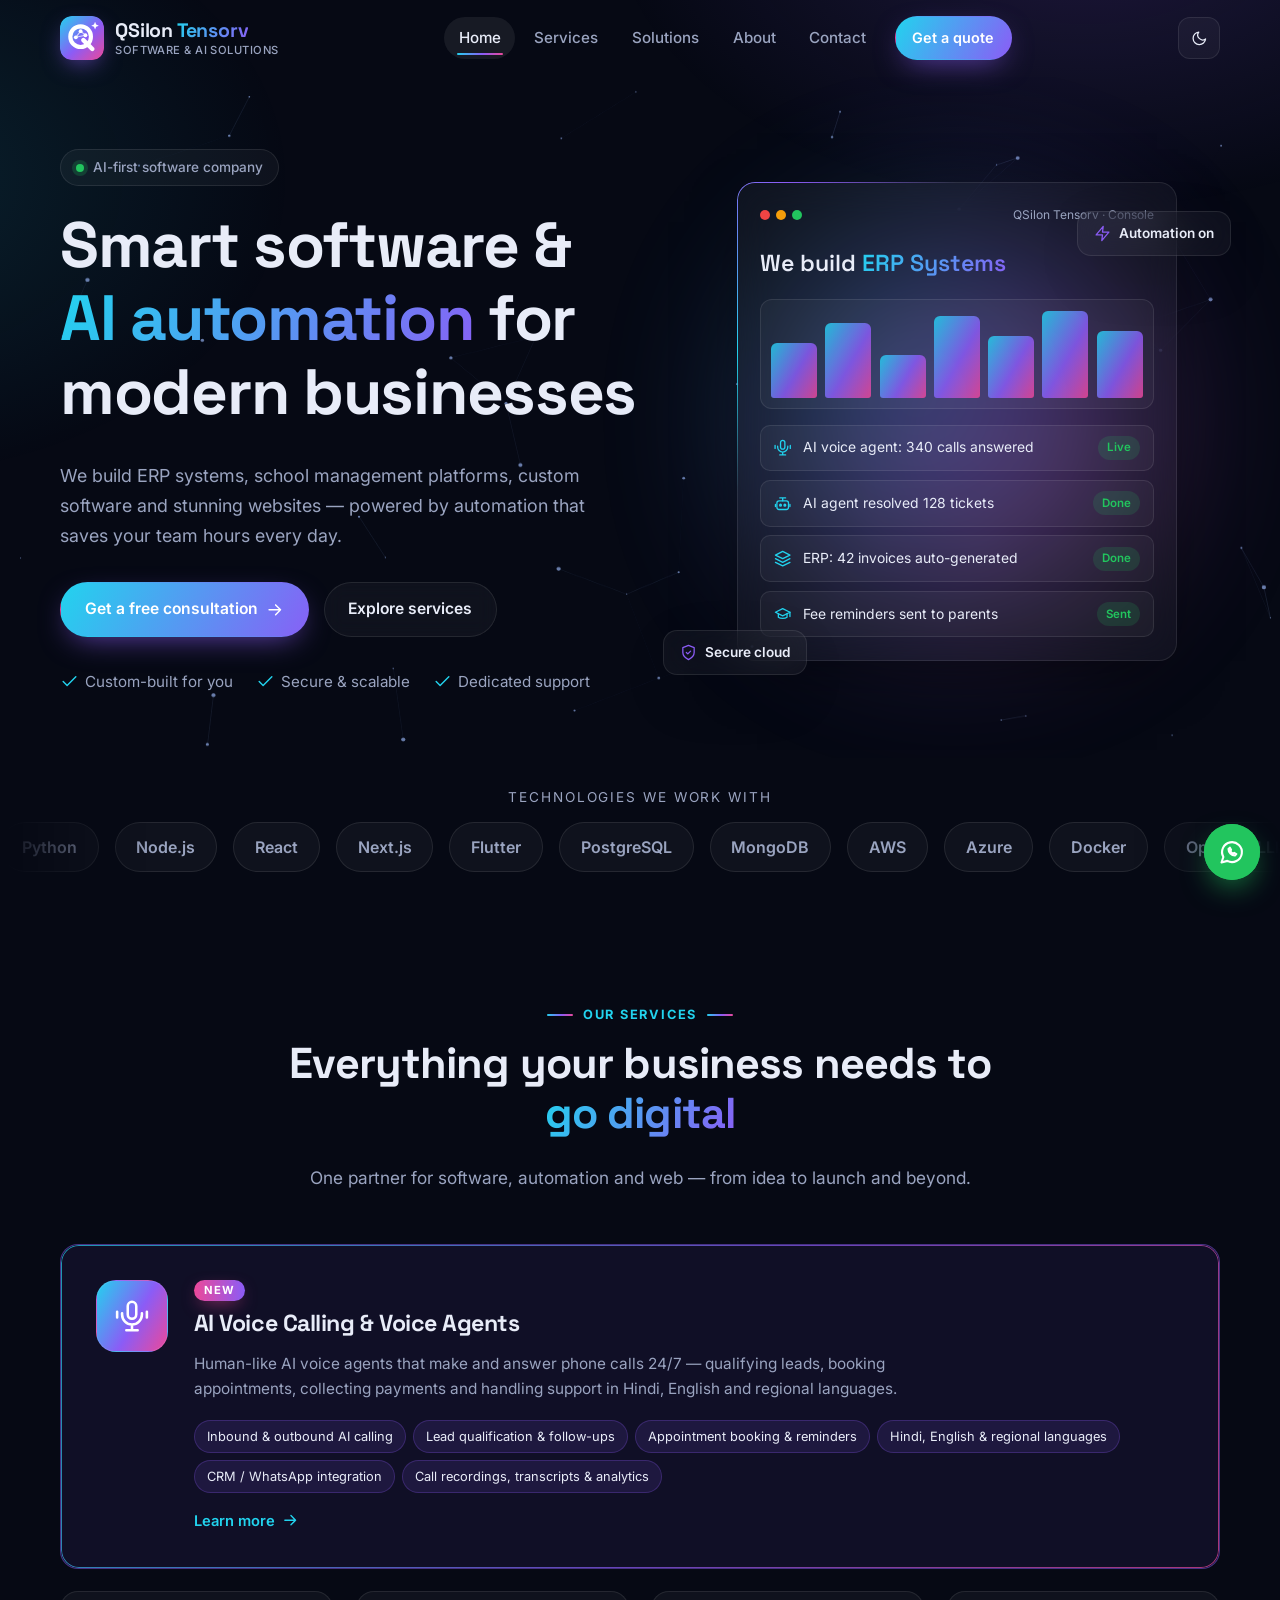
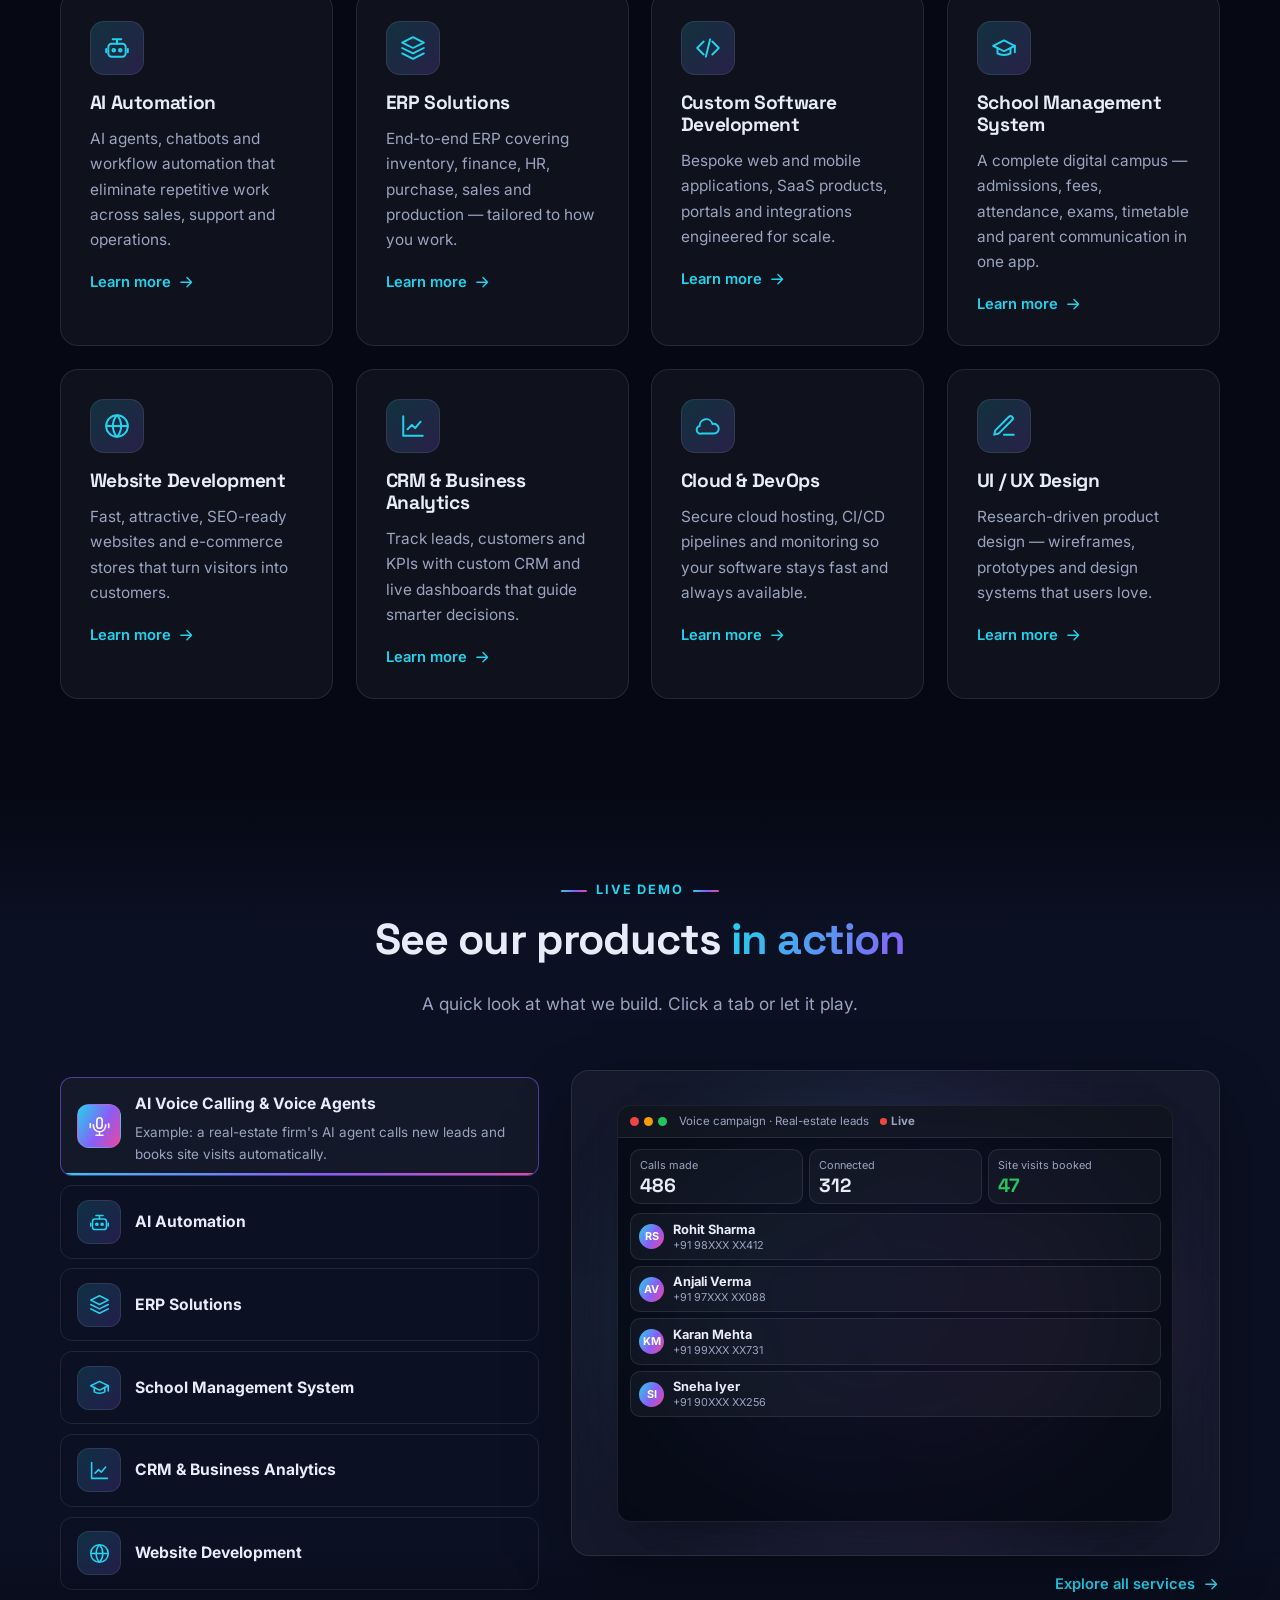
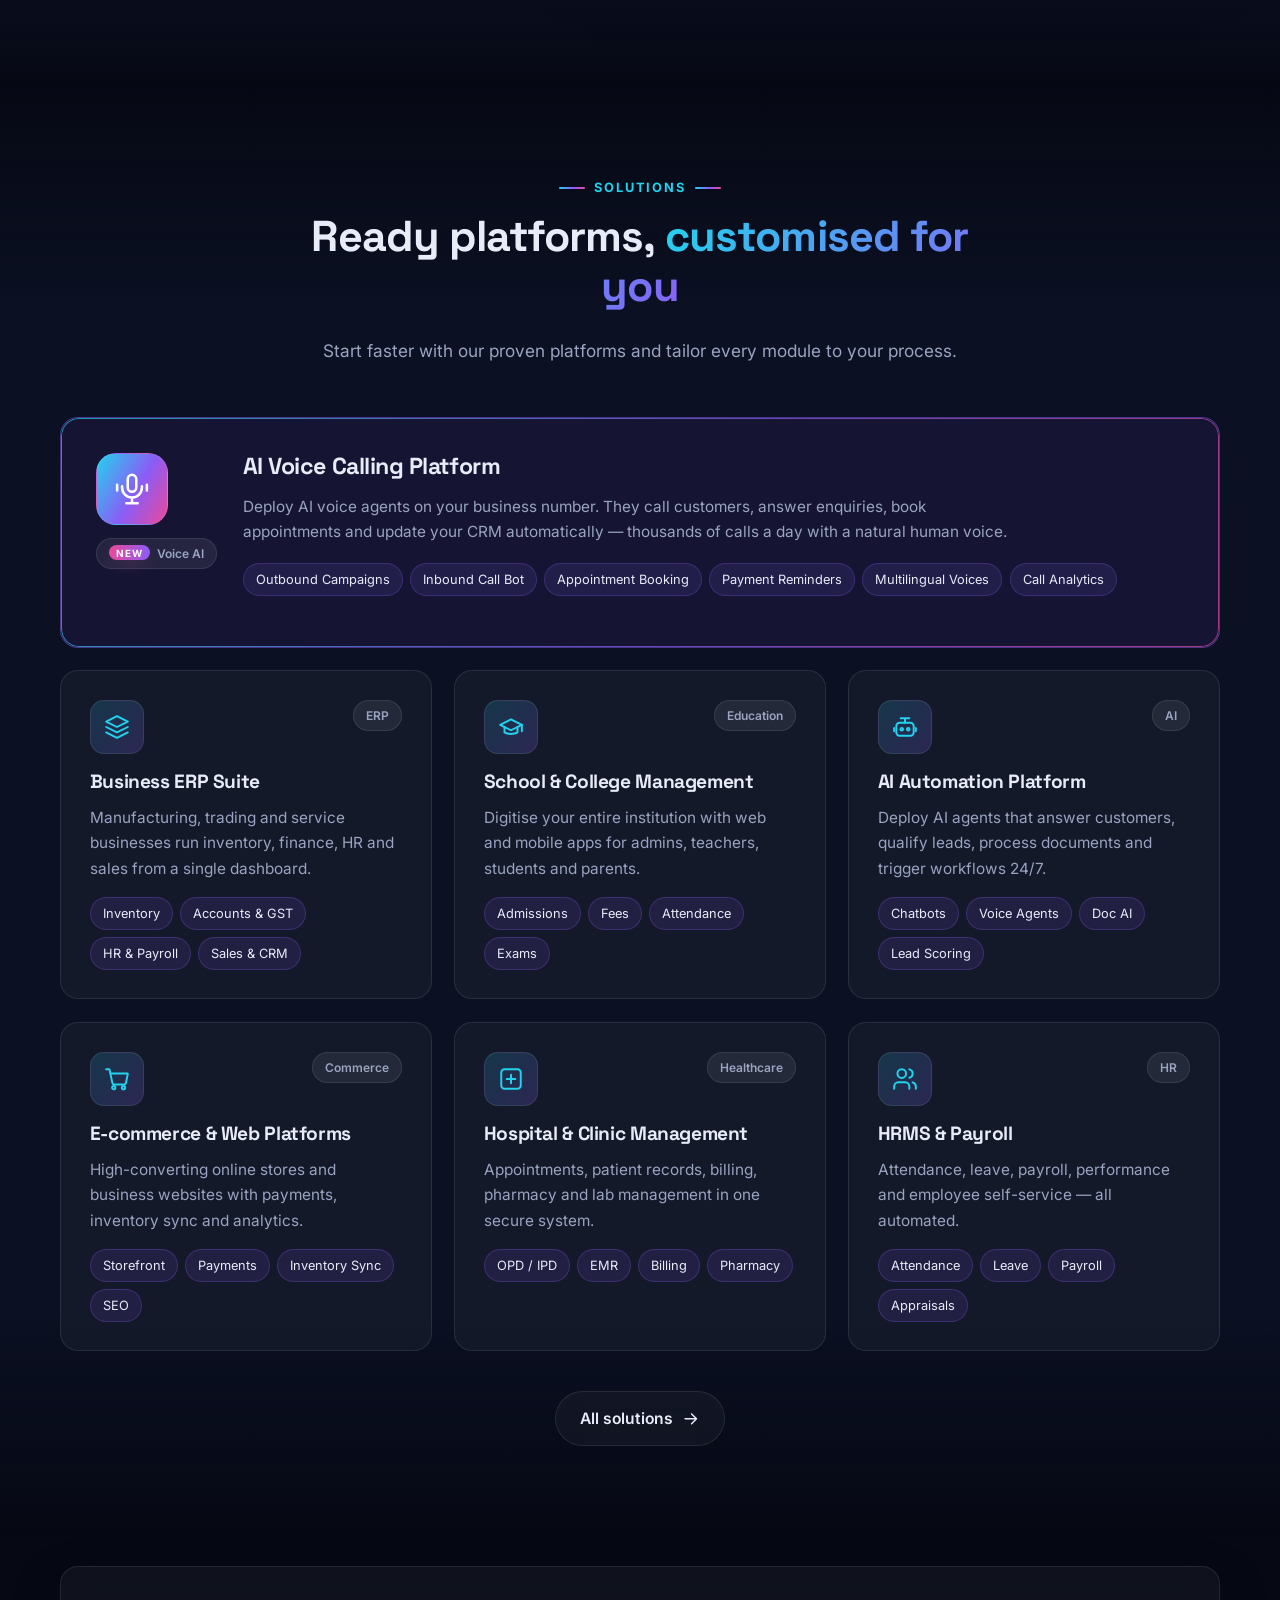
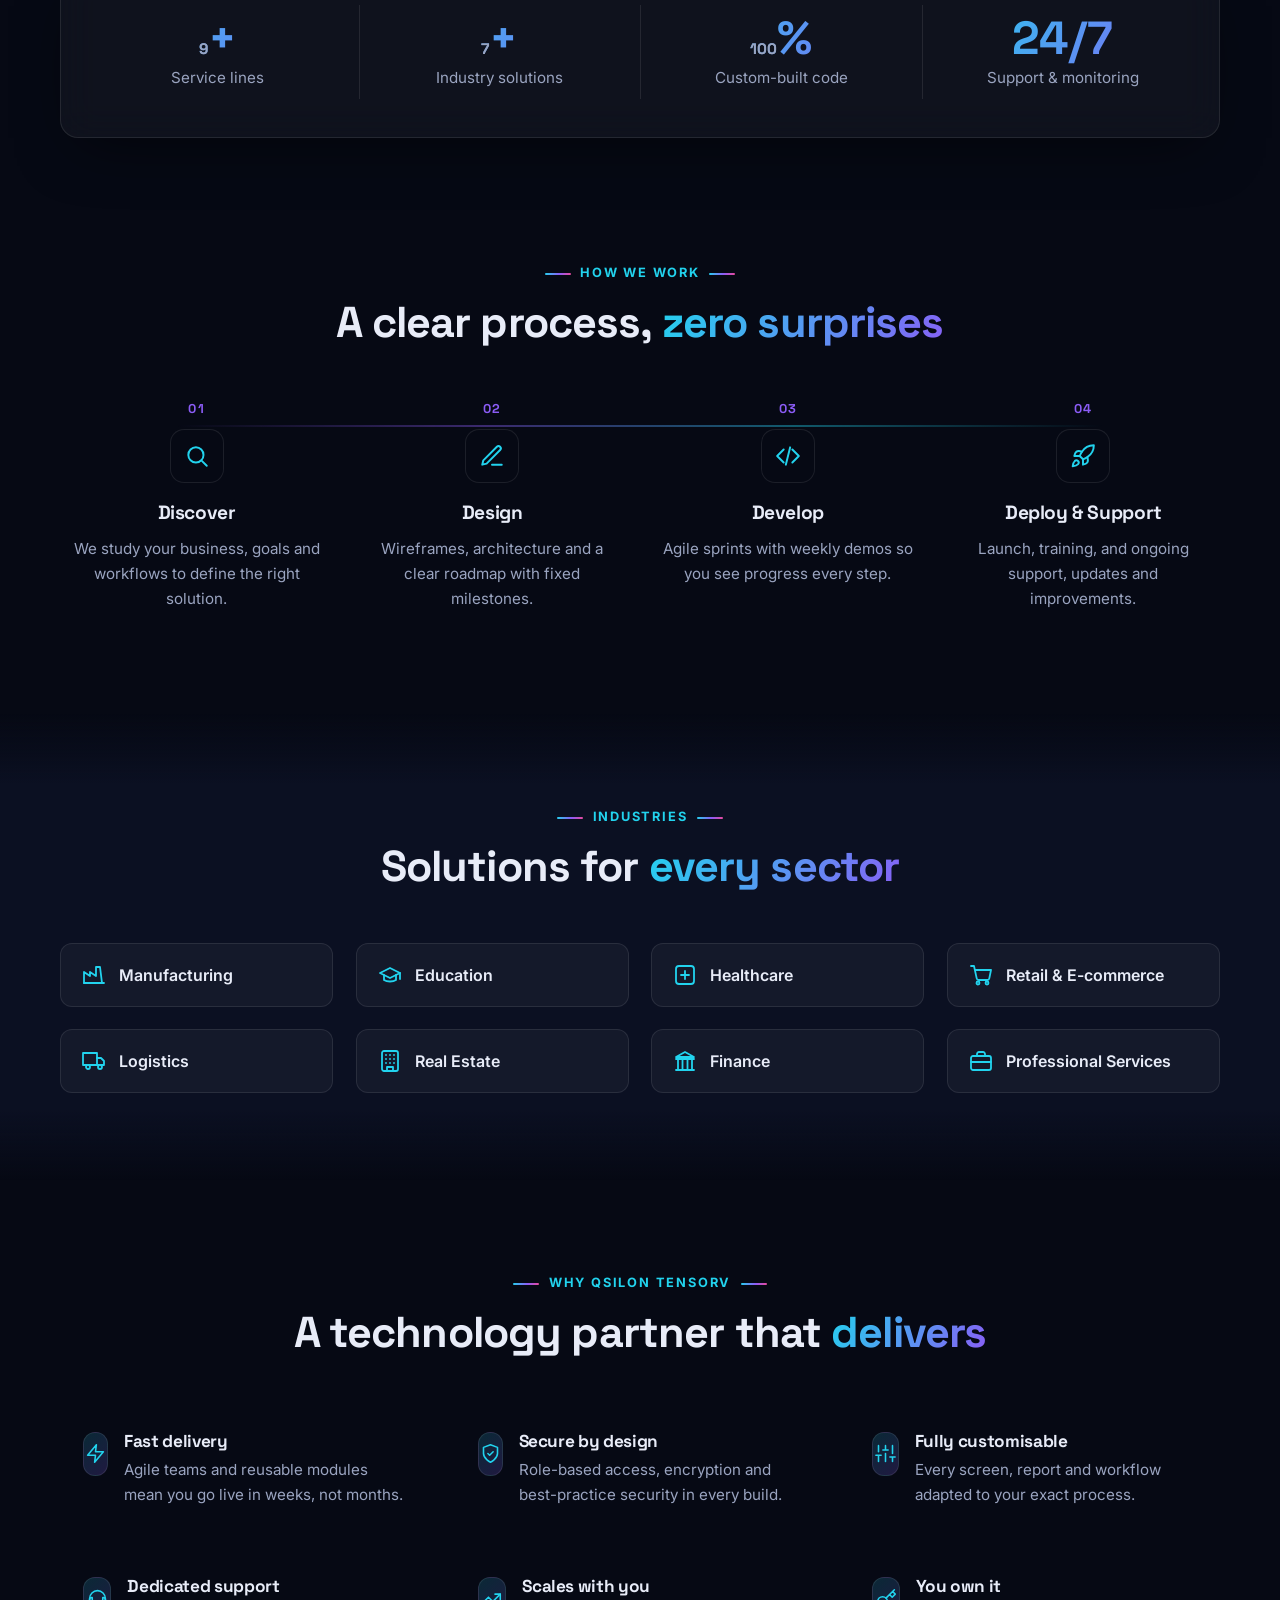
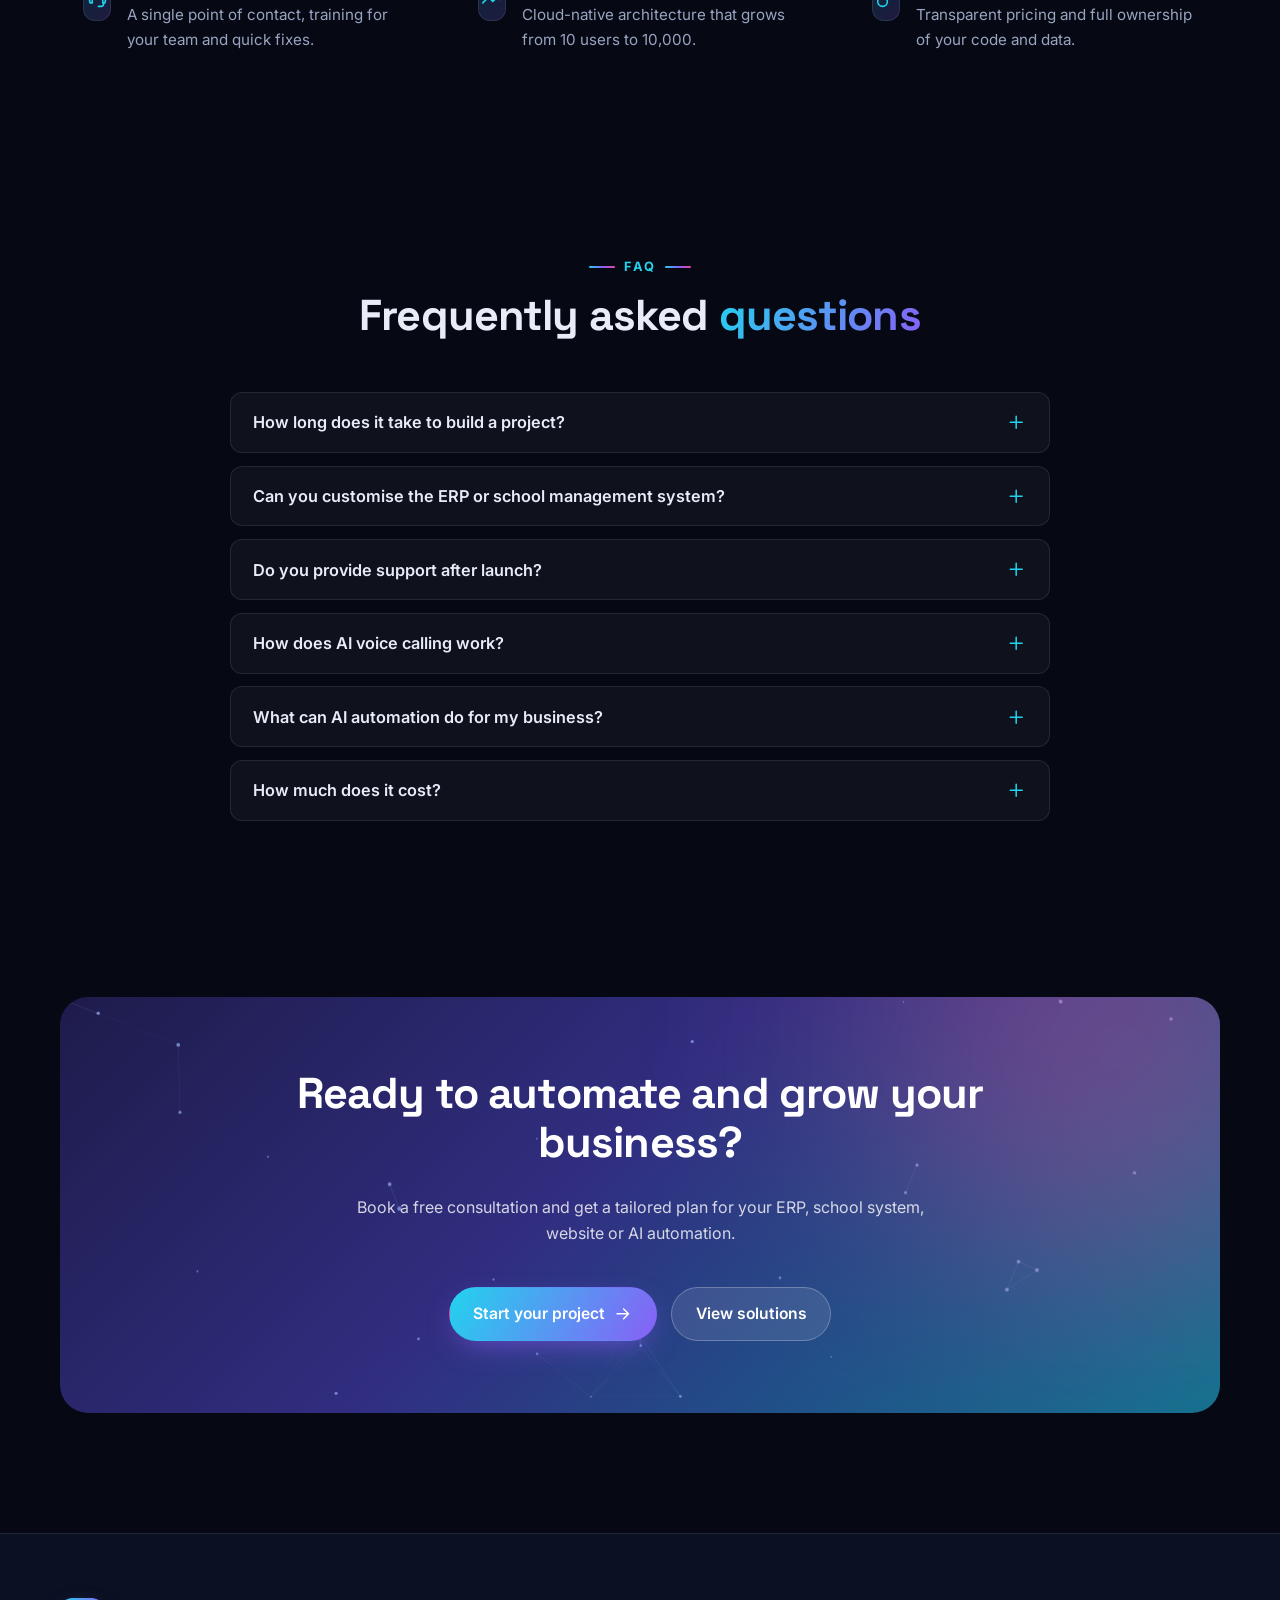
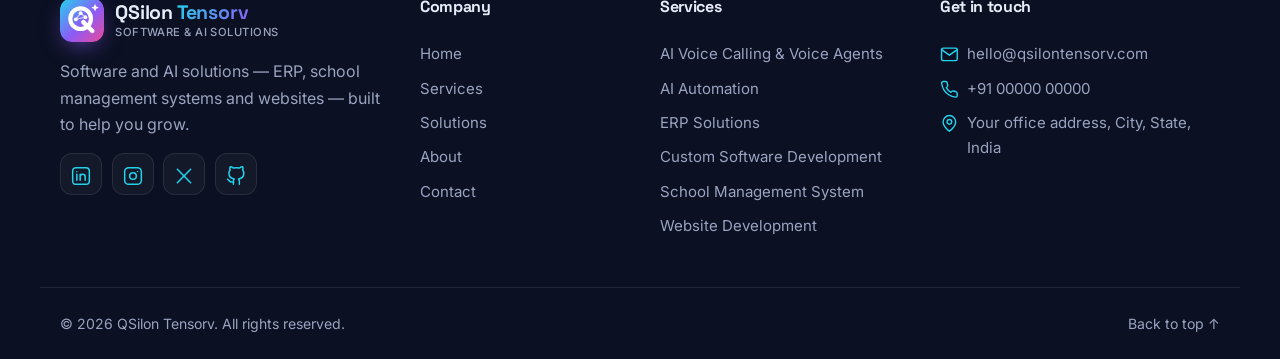
==== commit 8fe2c7e3: "Remove 'B2B' from logo tagline and page text Tagline is now 'Software & AI Solutions'; the custom so" ====
--- a/index.html
+++ b/index.html
@@ -3,11 +3,11 @@
 <head>
   <meta charset="utf-8" />
   <meta name="viewport" content="width=device-width, initial-scale=1" />
-  <title>QSilon Tensorv — B2B Software &amp; AI Automation</title>
-  <meta name="description" content="QSilon Tensorv builds B2B software, AI automations, ERP systems, school management systems and websites for growing businesses." />
+  <title>QSilon Tensorv — Software &amp; AI Solutions</title>
+  <meta name="description" content="QSilon Tensorv builds custom software, AI automations, ERP systems, school management systems and websites for growing businesses." />
   <meta name="theme-color" content="#060914" />
-  <meta property="og:title" content="QSilon Tensorv — B2B Software &amp; AI Automation" />
-  <meta property="og:description" content="QSilon Tensorv builds B2B software, AI automations, ERP systems, school management systems and websites for growing businesses." />
+  <meta property="og:title" content="QSilon Tensorv — Software &amp; AI Solutions" />
+  <meta property="og:description" content="QSilon Tensorv builds custom software, AI automations, ERP systems, school management systems and websites for growing businesses." />
   <meta property="og:type" content="website" />
   <link rel="icon" href="assets/img/favicon.svg" type="image/svg+xml" />
   <link rel="preconnect" href="https://fonts.googleapis.com" />
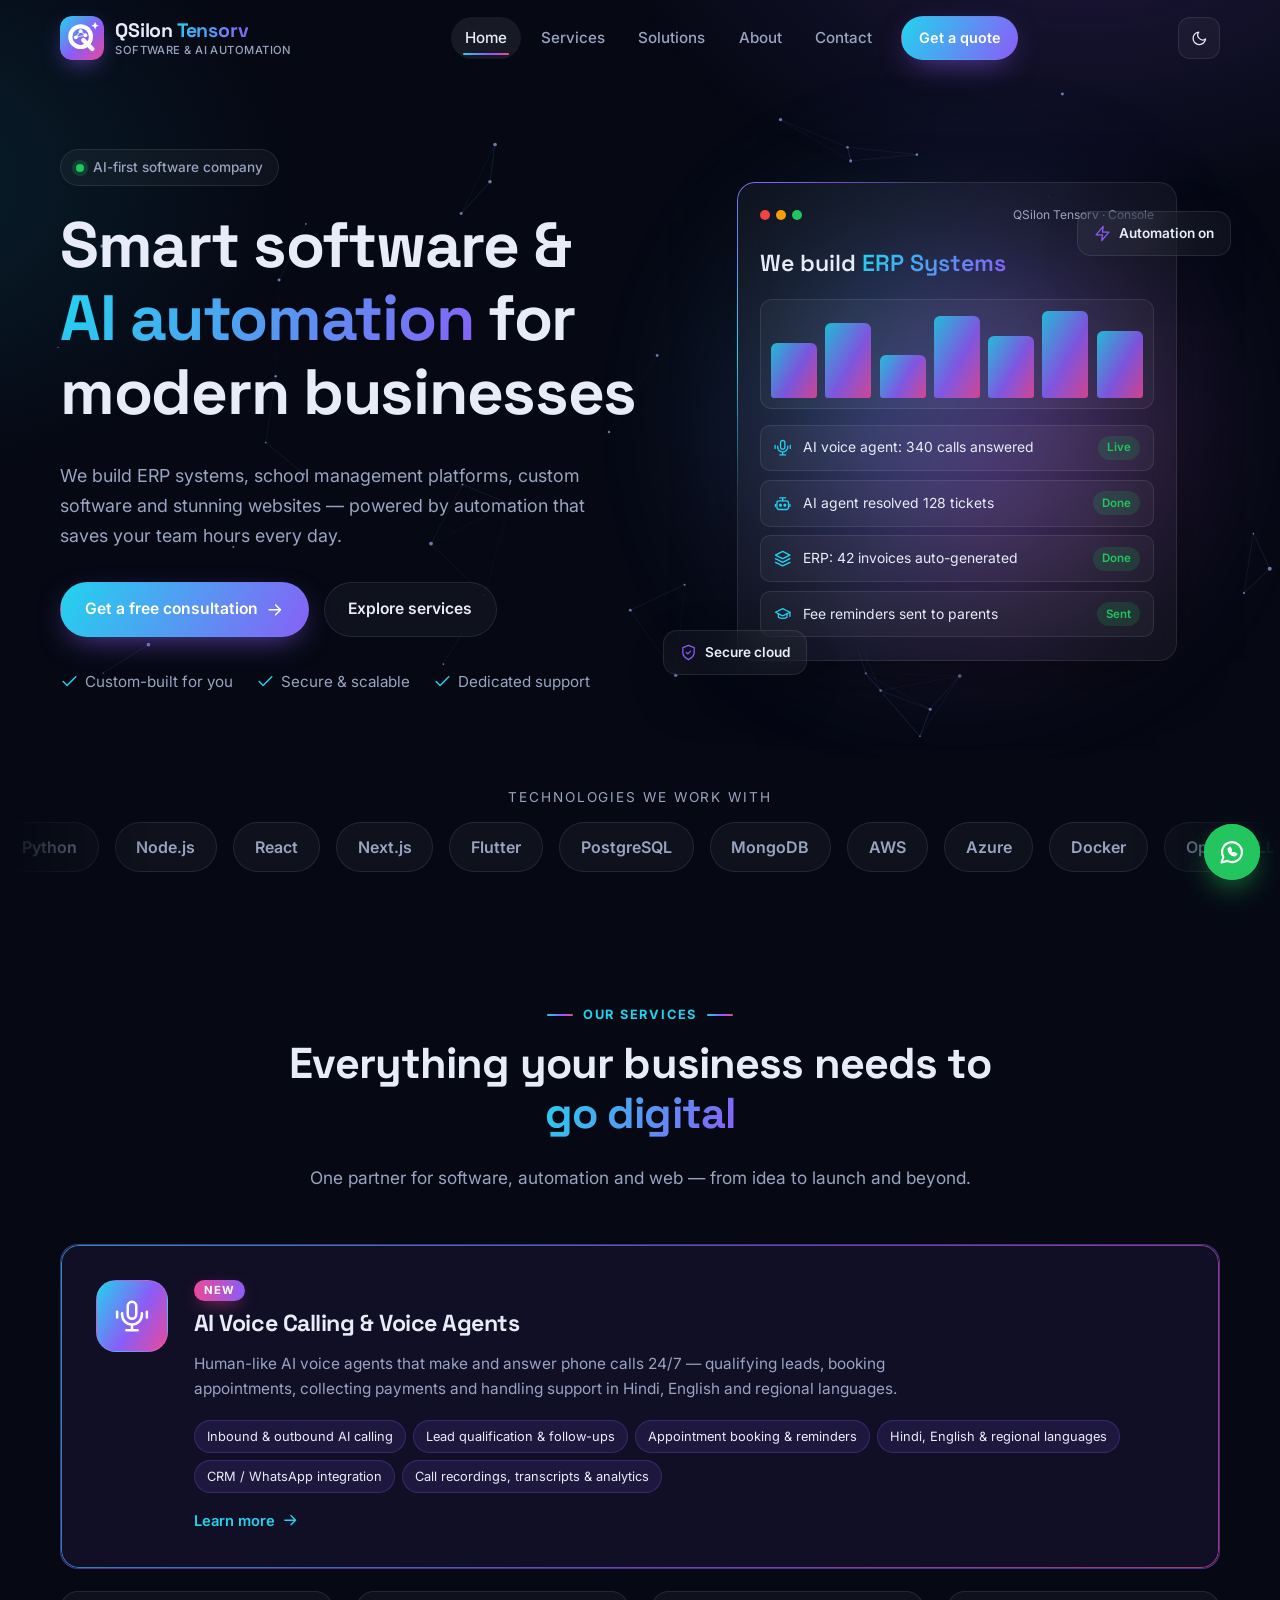
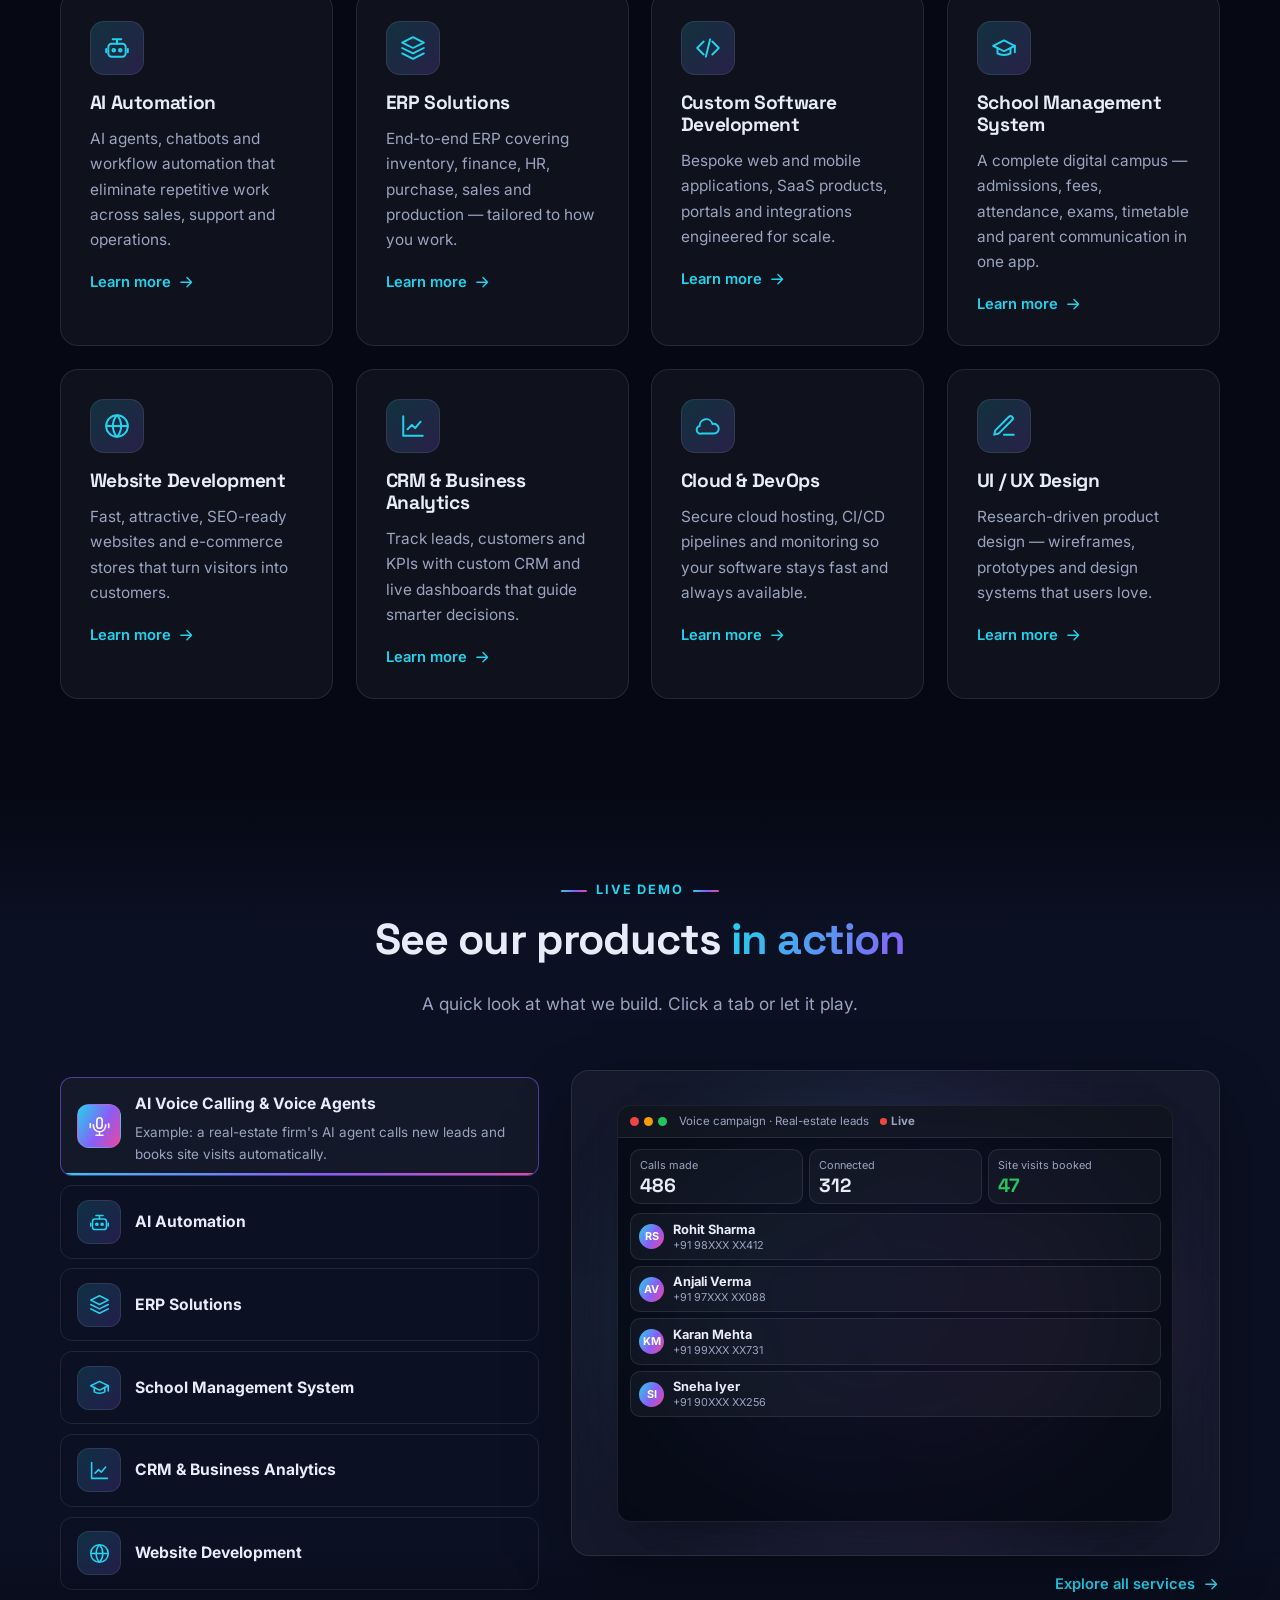
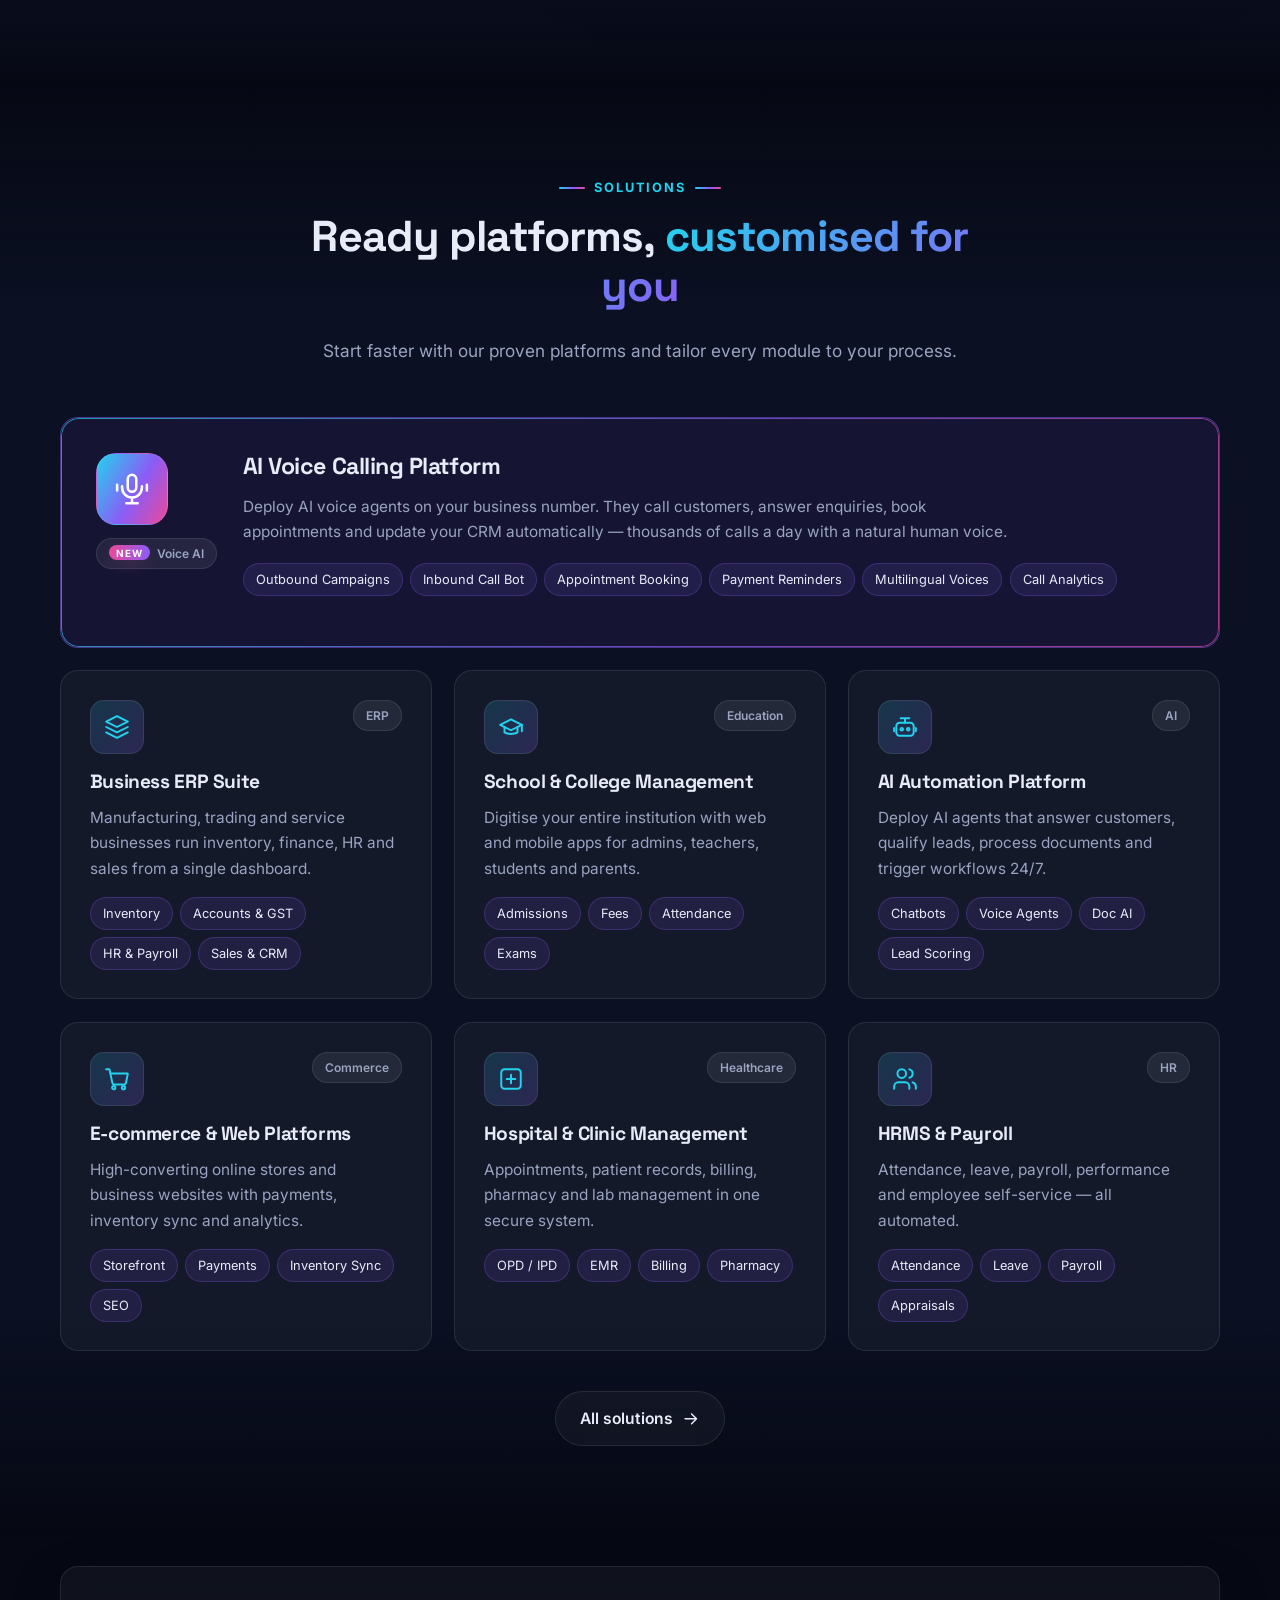
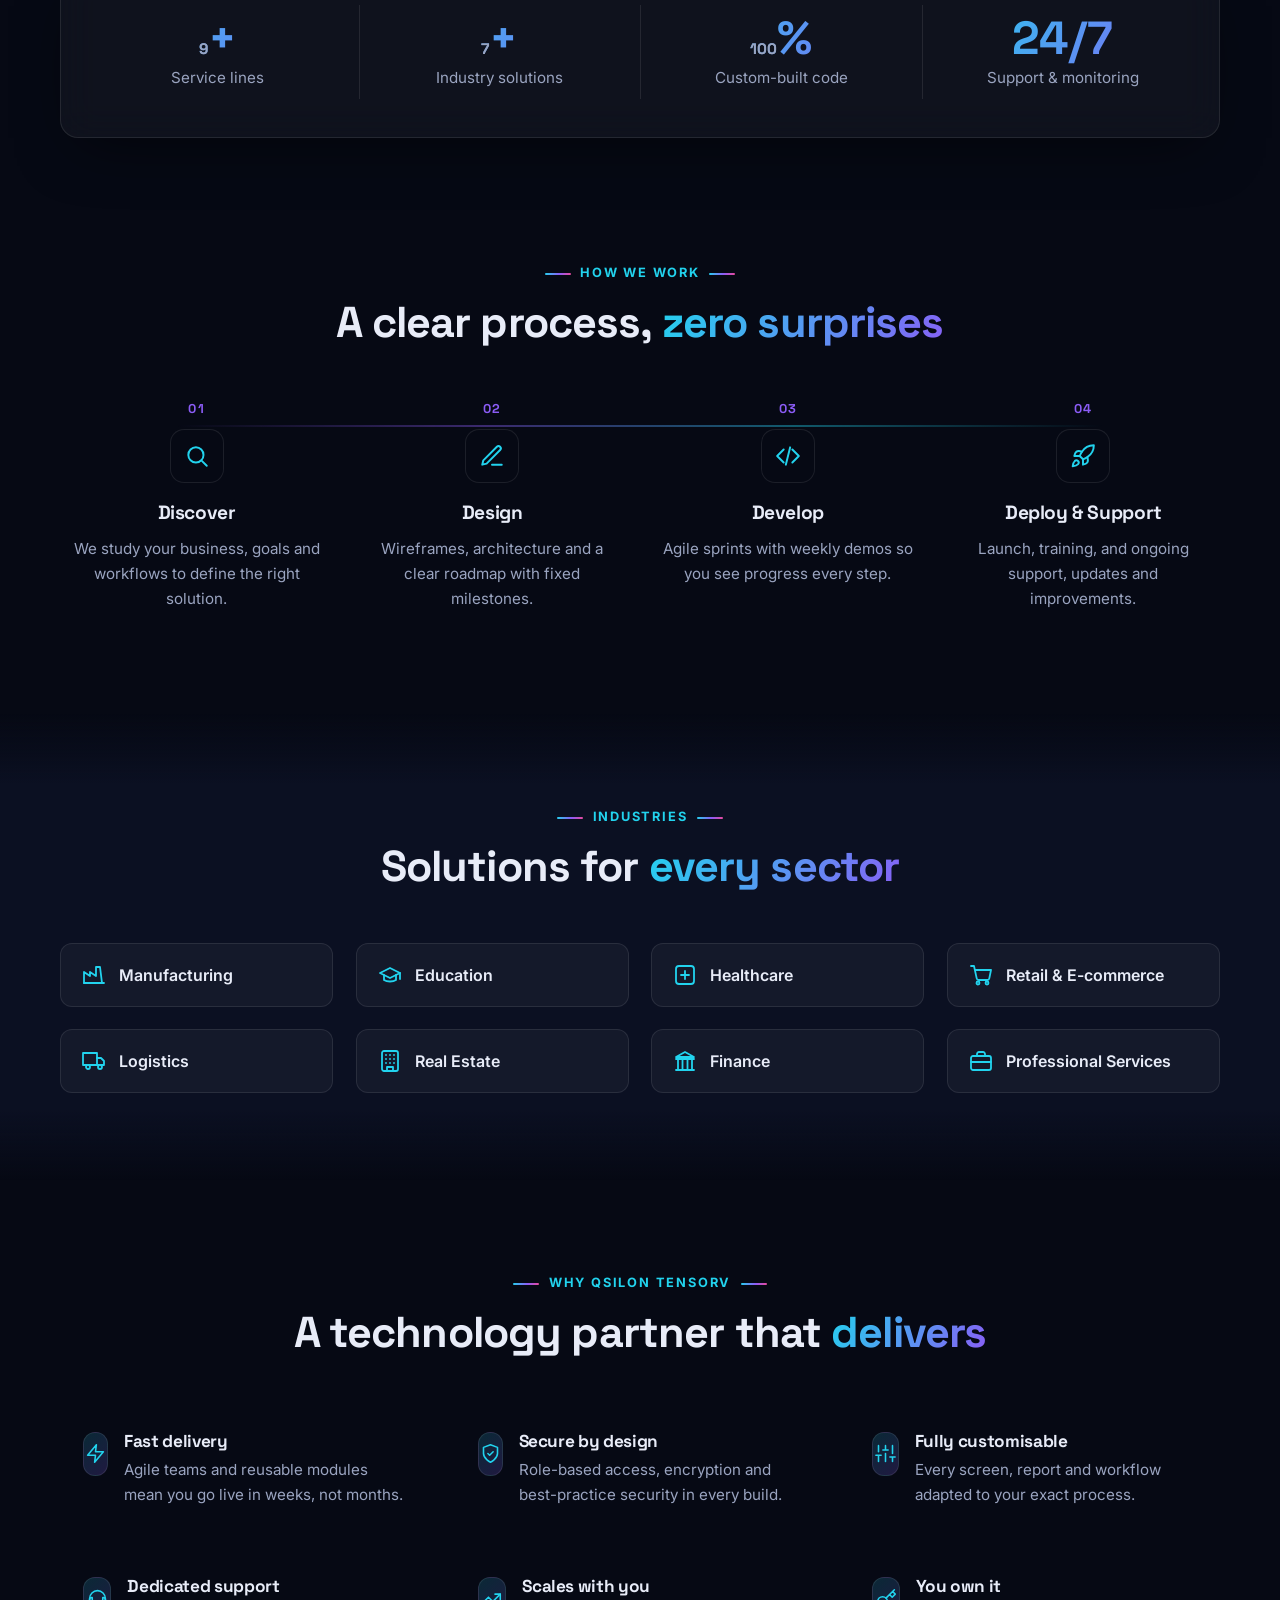
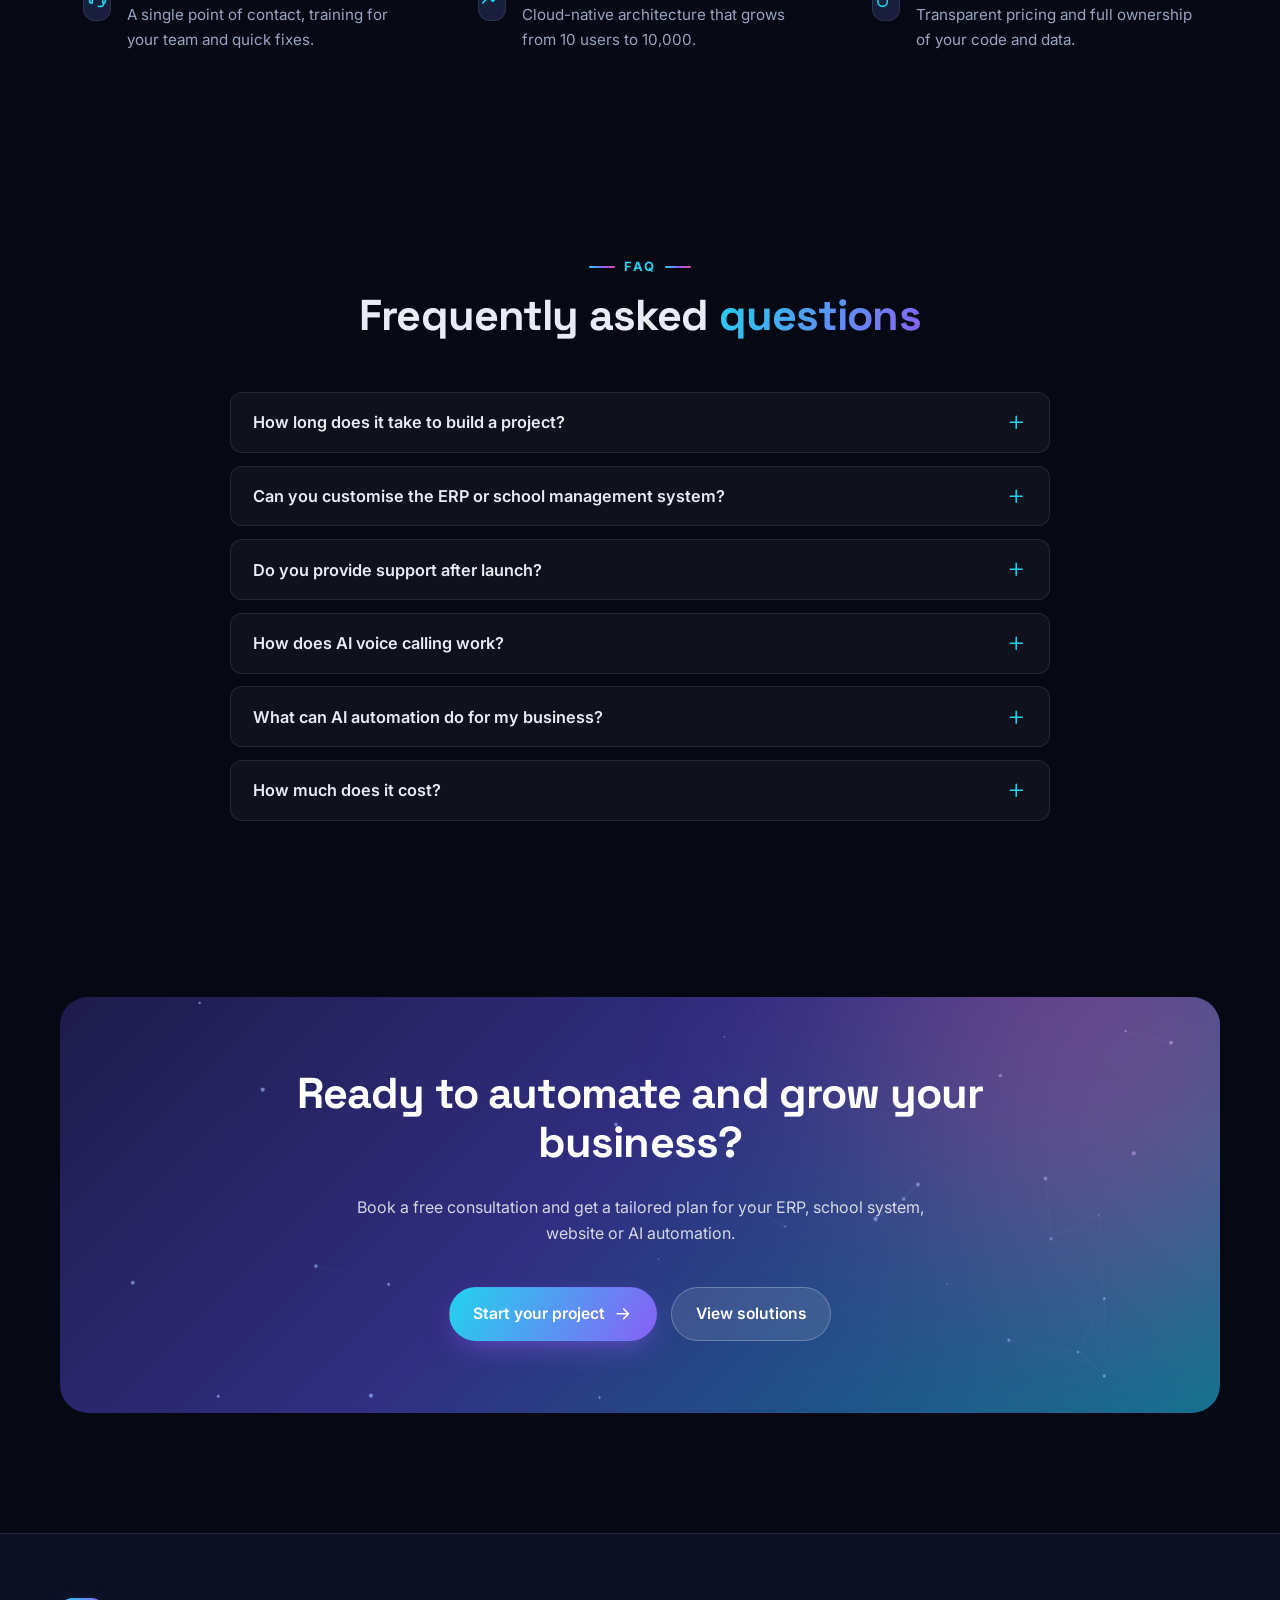
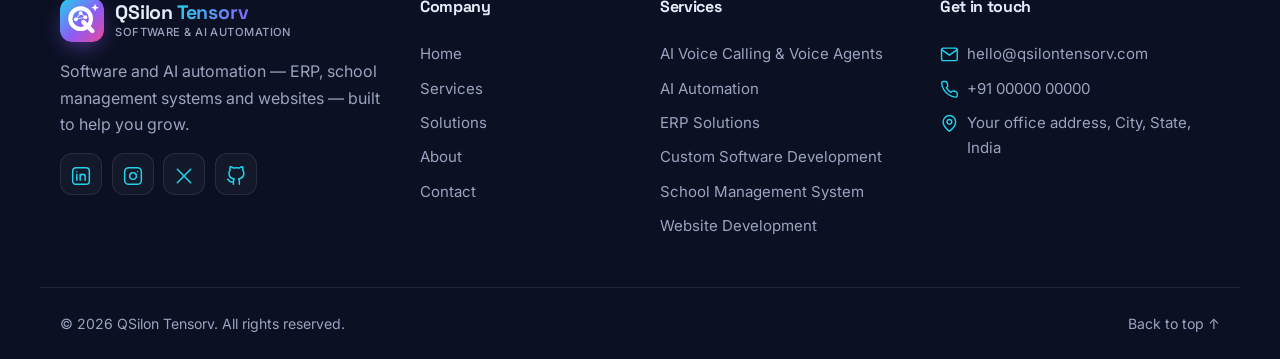
==== commit 8cbe371f: "Restore 'Software & AI Automation' tagline; polish light theme - Tagline back to 'Software & AI Auto" ====
--- a/index.html
+++ b/index.html
@@ -3,10 +3,10 @@
 <head>
   <meta charset="utf-8" />
   <meta name="viewport" content="width=device-width, initial-scale=1" />
-  <title>QSilon Tensorv — Software &amp; AI Solutions</title>
+  <title>QSilon Tensorv — Software &amp; AI Automation</title>
   <meta name="description" content="QSilon Tensorv builds custom software, AI automations, ERP systems, school management systems and websites for growing businesses." />
   <meta name="theme-color" content="#060914" />
-  <meta property="og:title" content="QSilon Tensorv — Software &amp; AI Solutions" />
+  <meta property="og:title" content="QSilon Tensorv — Software &amp; AI Automation" />
   <meta property="og:description" content="QSilon Tensorv builds custom software, AI automations, ERP systems, school management systems and websites for growing businesses." />
   <meta property="og:type" content="website" />
   <link rel="icon" href="assets/img/favicon.svg" type="image/svg+xml" />
--- a/assets/css/style.css
+++ b/assets/css/style.css
@@ -1243,3 +1243,117 @@
 .m-core { padding: 0; background: none; overflow: hidden; }
 .m-core .qt-mark { width: 100%; height: 100%; }
 @media (max-width: 640px) { .logo-name { font-size: 1.05rem; } .logo-mark { width: 40px; height: 40px; } }
+
+/* ==========================================================================
+   Light theme polish — everything here is scoped to [data-theme="light"],
+   so the dark theme and all animations stay exactly as they are.
+   ========================================================================== */
+:root[data-theme="light"] {
+  --c1: #0891b2;
+  --c2: #7c3aed;
+  --c3: #db2777;
+  --bg: #f6f7fd;
+  --bg-2: #eef0fa;
+  --surface: #ffffff;
+  --surface-2: #f1f3fb;
+  --border: rgba(30, 41, 90, 0.10);
+  --text: #0b1130;
+  --muted: #4a5574;
+  --shadow: 0 1px 2px rgba(20, 30, 80, .05), 0 18px 44px -18px rgba(40, 50, 120, .28);
+  --lift: 0 1px 2px rgba(20, 30, 80, .05), 0 10px 28px -14px rgba(40, 50, 120, .22);
+}
+:root[data-theme="light"] body::before {
+  background:
+    radial-gradient(900px 520px at 88% -8%, rgba(124, 58, 237, .14), transparent 60%),
+    radial-gradient(760px 520px at -8% 18%, rgba(8, 145, 178, .12), transparent 60%),
+    radial-gradient(700px 500px at 50% 110%, rgba(219, 39, 119, .07), transparent 60%);
+}
+:root[data-theme="light"] .site-header.scrolled,
+:root[data-theme="light"] .site-header.open { background: rgba(255, 255, 255, .82); box-shadow: 0 6px 24px -16px rgba(30, 41, 90, .35); }
+:root[data-theme="light"] .nav a.active { background: #fff; box-shadow: var(--lift); }
+:root[data-theme="light"] .icon-btn,
+:root[data-theme="light"] .btn-ghost { background: #fff; box-shadow: var(--lift); }
+:root[data-theme="light"] .btn-ghost:hover { background: #fff; border-color: color-mix(in srgb, var(--c2) 40%, transparent); }
+:root[data-theme="light"] .badge { background: #fff; box-shadow: var(--lift); color: var(--muted); }
+
+/* Section bands */
+:root[data-theme="light"] .section.alt { background: linear-gradient(180deg, transparent, #eceffc 12%, #eef0fb 88%, transparent); }
+:root[data-theme="light"] .site-footer { background: #eceef9; }
+
+/* Cards & surfaces get depth instead of flat white */
+:root[data-theme="light"] .card,
+:root[data-theme="light"] .ind,
+:root[data-theme="light"] .info-card,
+:root[data-theme="light"] .faq-item,
+:root[data-theme="light"] .sc-tab,
+:root[data-theme="light"] .marquee-track span { background-color: #fff; box-shadow: var(--lift); }
+:root[data-theme="light"] .card:hover { box-shadow: 0 2px 4px rgba(20, 30, 80, .05), 0 30px 60px -24px rgba(124, 58, 237, .35); }
+:root[data-theme="light"] .feature:hover { background-color: #fff; box-shadow: var(--lift); }
+:root[data-theme="light"] .sc-tab.on { box-shadow: 0 16px 36px -18px rgba(124, 58, 237, .45); }
+:root[data-theme="light"] .card.featured { background-color: #fbf9ff; border-color: rgba(124, 58, 237, .35); }
+:root[data-theme="light"] .ic-wrap { background: linear-gradient(135deg, rgba(8, 145, 178, .12), rgba(124, 58, 237, .14)); border-color: rgba(124, 58, 237, .15); }
+:root[data-theme="light"] .chips span { background: rgba(124, 58, 237, .08); border-color: rgba(124, 58, 237, .22); color: #3b2a7a; }
+:root[data-theme="light"] .tag { background: #f3f0ff; color: #5b3fc4; border-color: rgba(124, 58, 237, .2); }
+:root[data-theme="light"] .glass { background: rgba(255, 255, 255, .78); box-shadow: var(--shadow); }
+:root[data-theme="light"] .stats { background: #fff; }
+:root[data-theme="light"] .form { background: #fff; }
+:root[data-theme="light"] .field input,
+:root[data-theme="light"] .field select,
+:root[data-theme="light"] .field textarea { background: #f7f8fd; }
+:root[data-theme="light"] .page-header::after { opacity: .14; }
+
+/* Product screens: tinted stage so the white app windows stand out */
+:root[data-theme="light"] .detail-art {
+  background: linear-gradient(135deg, #e9edff 0%, #f3eeff 50%, #e6f7fb 100%);
+  border-color: rgba(124, 58, 237, .14);
+}
+:root[data-theme="light"] .detail-art::after { opacity: .28; }
+:root[data-theme="light"] .m-win,
+:root[data-theme="light"] .m-card,
+:root[data-theme="light"] .m-phone,
+:root[data-theme="light"] .m-transcript,
+:root[data-theme="light"] .m-node,
+:root[data-theme="light"] .m-log,
+:root[data-theme="light"] .m-canvas,
+:root[data-theme="light"] .x-phone,
+:root[data-theme="light"] .x-sprint,
+:root[data-theme="light"] .x-form-card,
+:root[data-theme="light"] .x-laptop,
+:root[data-theme="light"] .x-mobile,
+:root[data-theme="light"] .m-swatches,
+:root[data-theme="light"] .m-badges span,
+:root[data-theme="light"] .x-tags span,
+:root[data-theme="light"] .m-float,
+:root[data-theme="light"] .float,
+:root[data-theme="light"] .dash {
+  background: #fff;
+  border-color: rgba(30, 41, 90, .10);
+  box-shadow: 0 1px 2px rgba(20, 30, 80, .06), 0 22px 50px -24px rgba(40, 50, 120, .38);
+}
+:root[data-theme="light"] .m-bar { background: #f4f5fb; }
+:root[data-theme="light"] .x-fstep,
+:root[data-theme="light"] .x-steps > div:not(.m-t-head),
+:root[data-theme="light"] .m-deal,
+:root[data-theme="light"] .m-frame { background: #fff; }
+:root[data-theme="light"] .m-transcript .ai { background: #f1ebff; }
+:root[data-theme="light"] .m-transcript .user { background: #e3f6fb; }
+:root[data-theme="light"] .x-chat { background-color: #efeae2; background-image: radial-gradient(rgba(0, 0, 0, .05) 1px, transparent 1px); }
+:root[data-theme="light"] .x-chat .me { background: #d9fdd3; color: #111b21; }
+:root[data-theme="light"] .x-chat .bot { background: #fff; color: #111b21; }
+:root[data-theme="light"] .x-wa-head { background: #008069; }
+:root[data-theme="light"] .x-donut > span,
+:root[data-theme="light"] .m-orb-ring span { background: #fff; }
+:root[data-theme="light"] .ns-steps .ns-n { background: #fff; }
+:root[data-theme="light"] .step .ic-wrap { background: #fff; }
+:root[data-theme="light"] .ok { color: #15803d; }
+:root[data-theme="light"] .warn { color: #b45309; }
+:root[data-theme="light"] .up { color: #15803d; }
+:root[data-theme="light"] .x-paid,
+:root[data-theme="light"] .m-chip,
+:root[data-theme="light"] .m-fee { color: #15803d; }
+:root[data-theme="light"] .card.featured .ic-wrap,
+:root[data-theme="light"] .sc-tab.on .ic-wrap,
+:root[data-theme="light"] .card:hover .ic-wrap,
+:root[data-theme="light"] .step:hover .ic-wrap,
+:root[data-theme="light"] .feature:hover .ic-wrap,
+:root[data-theme="light"] .info-card:hover .ic-wrap { background: var(--grad); color: #fff; border-color: transparent; }
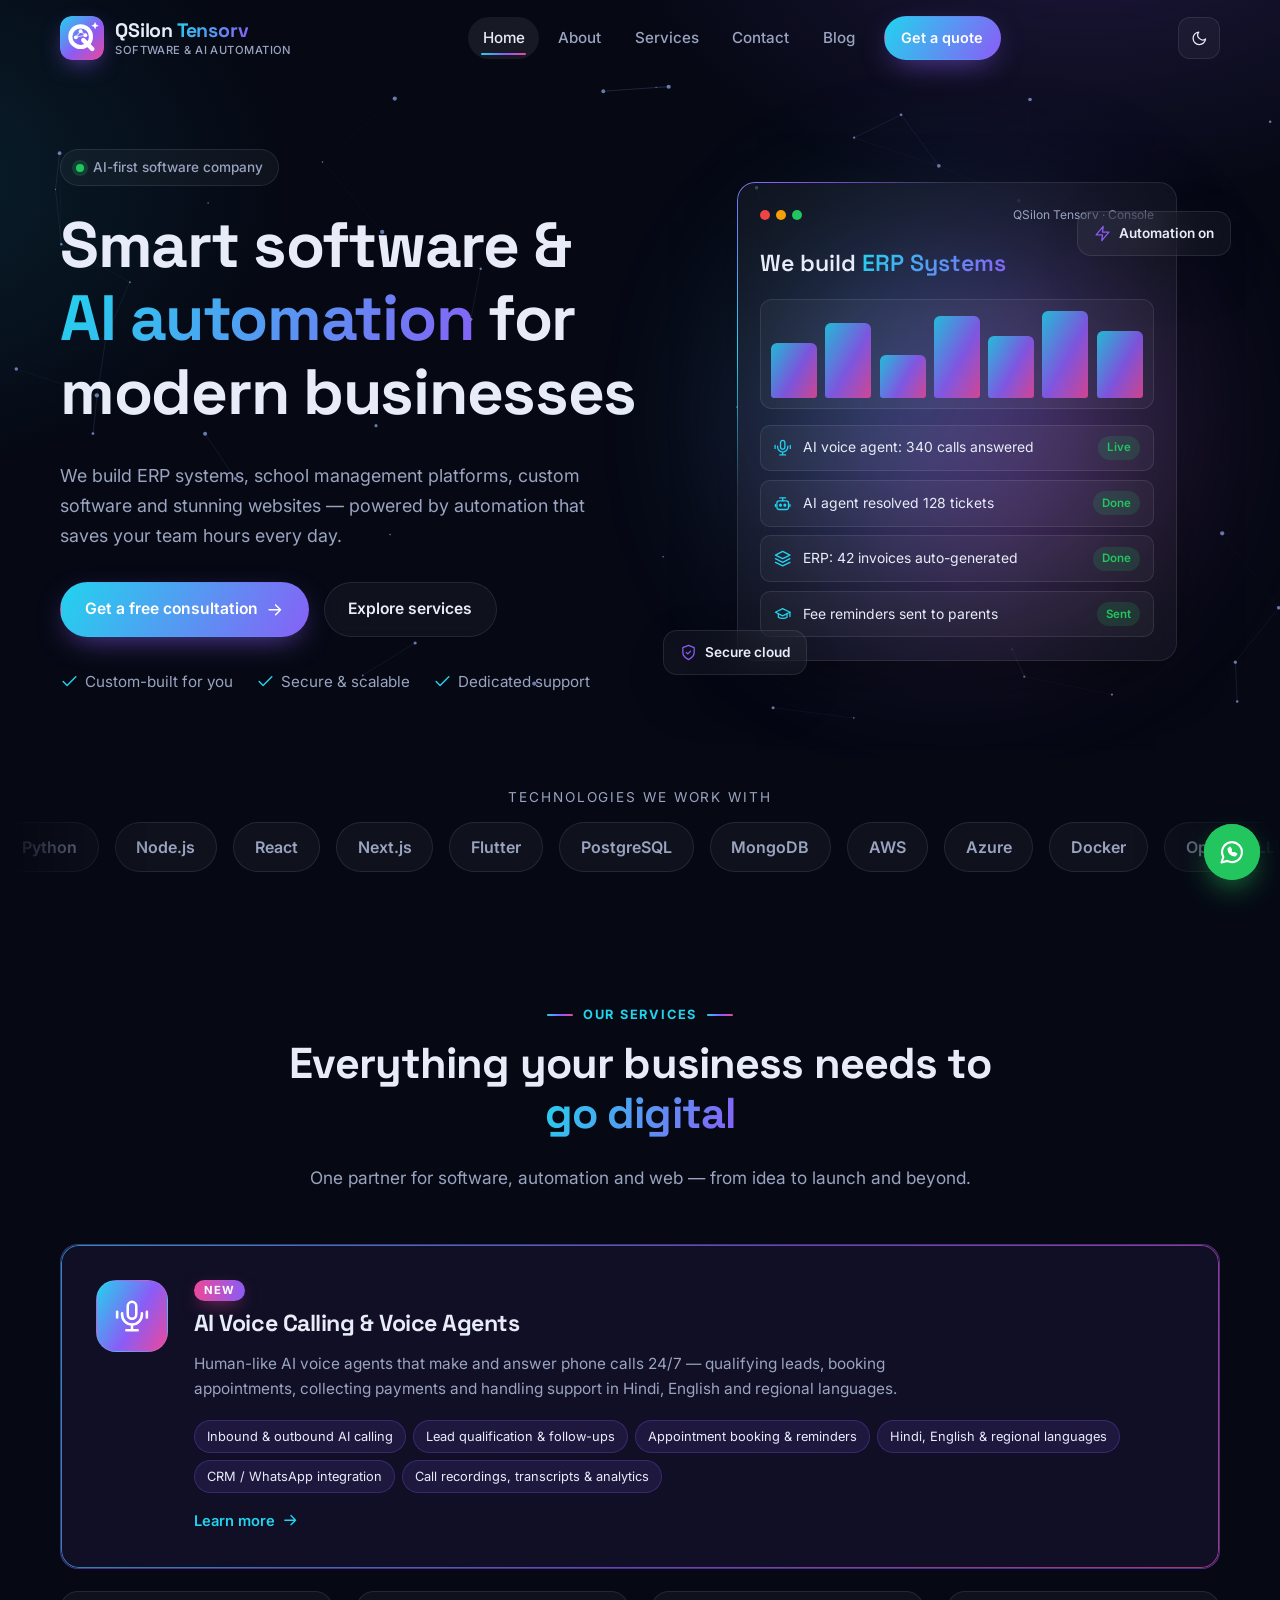
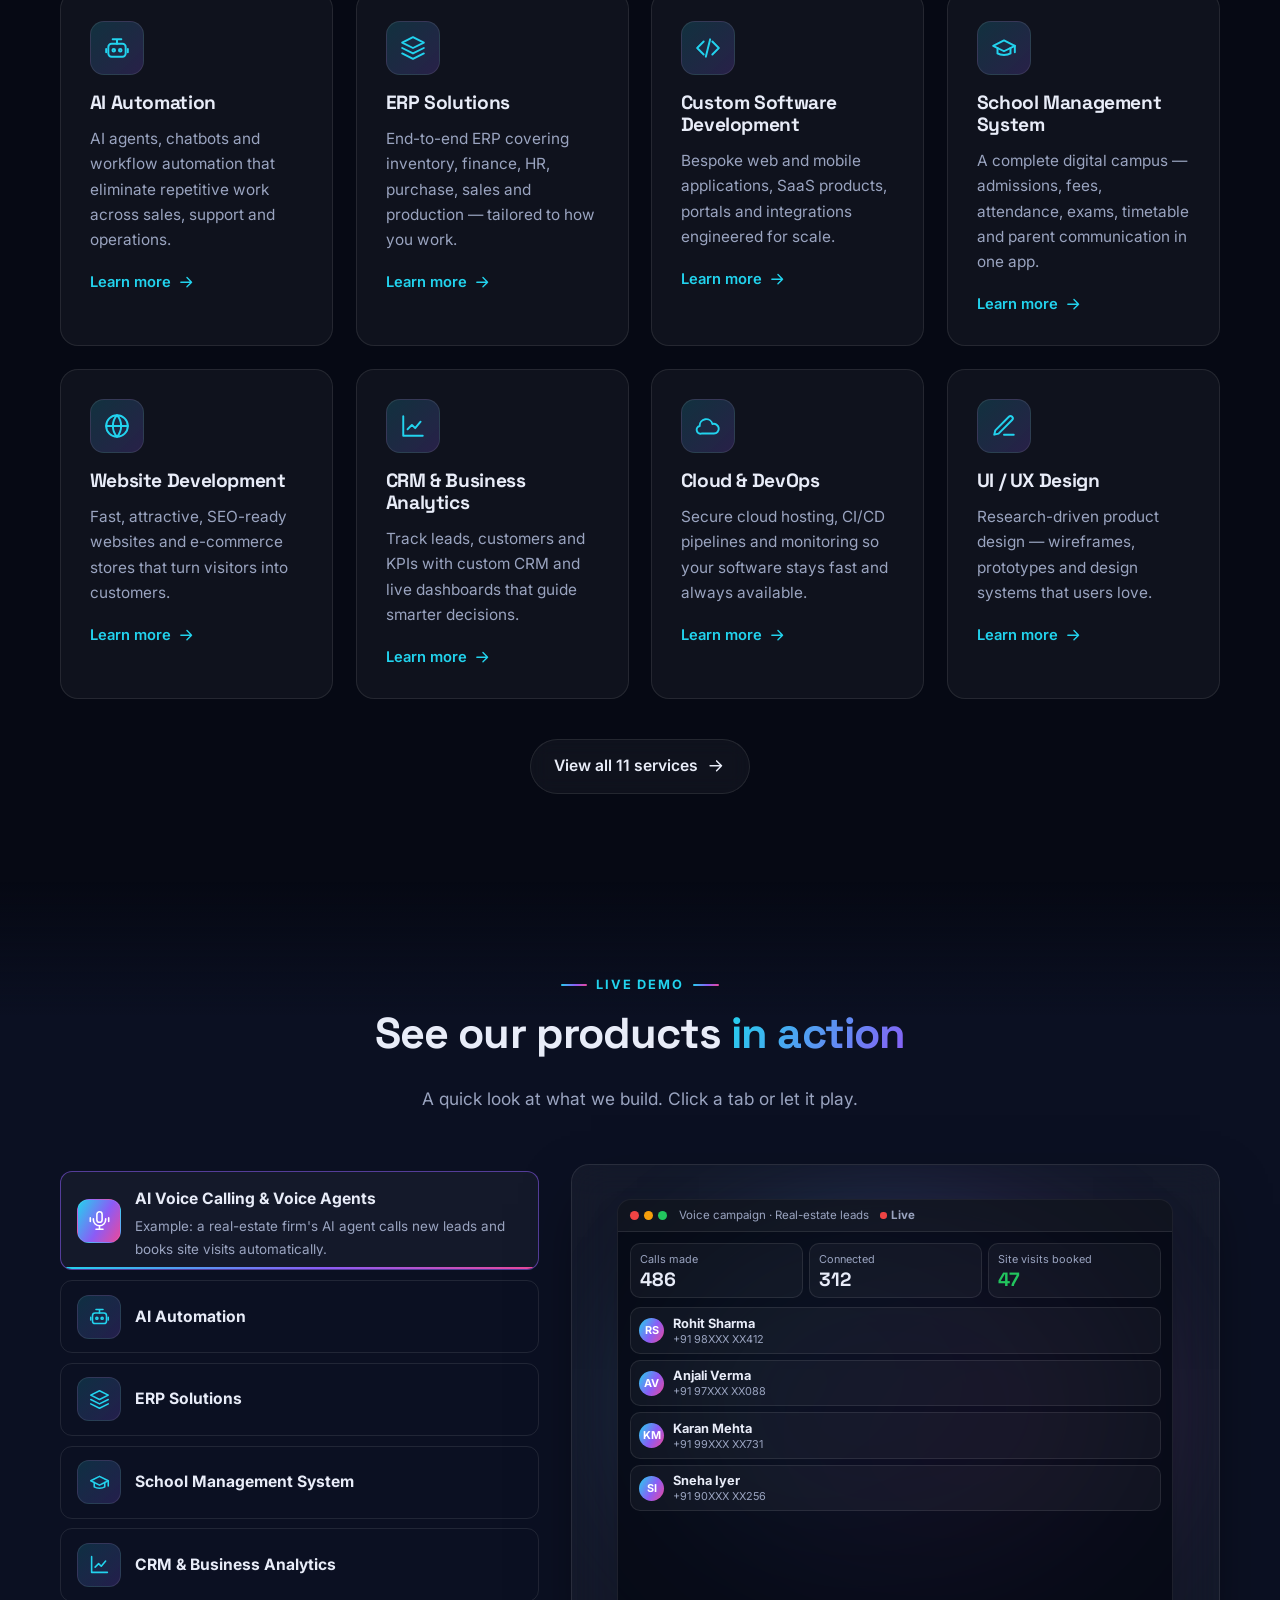
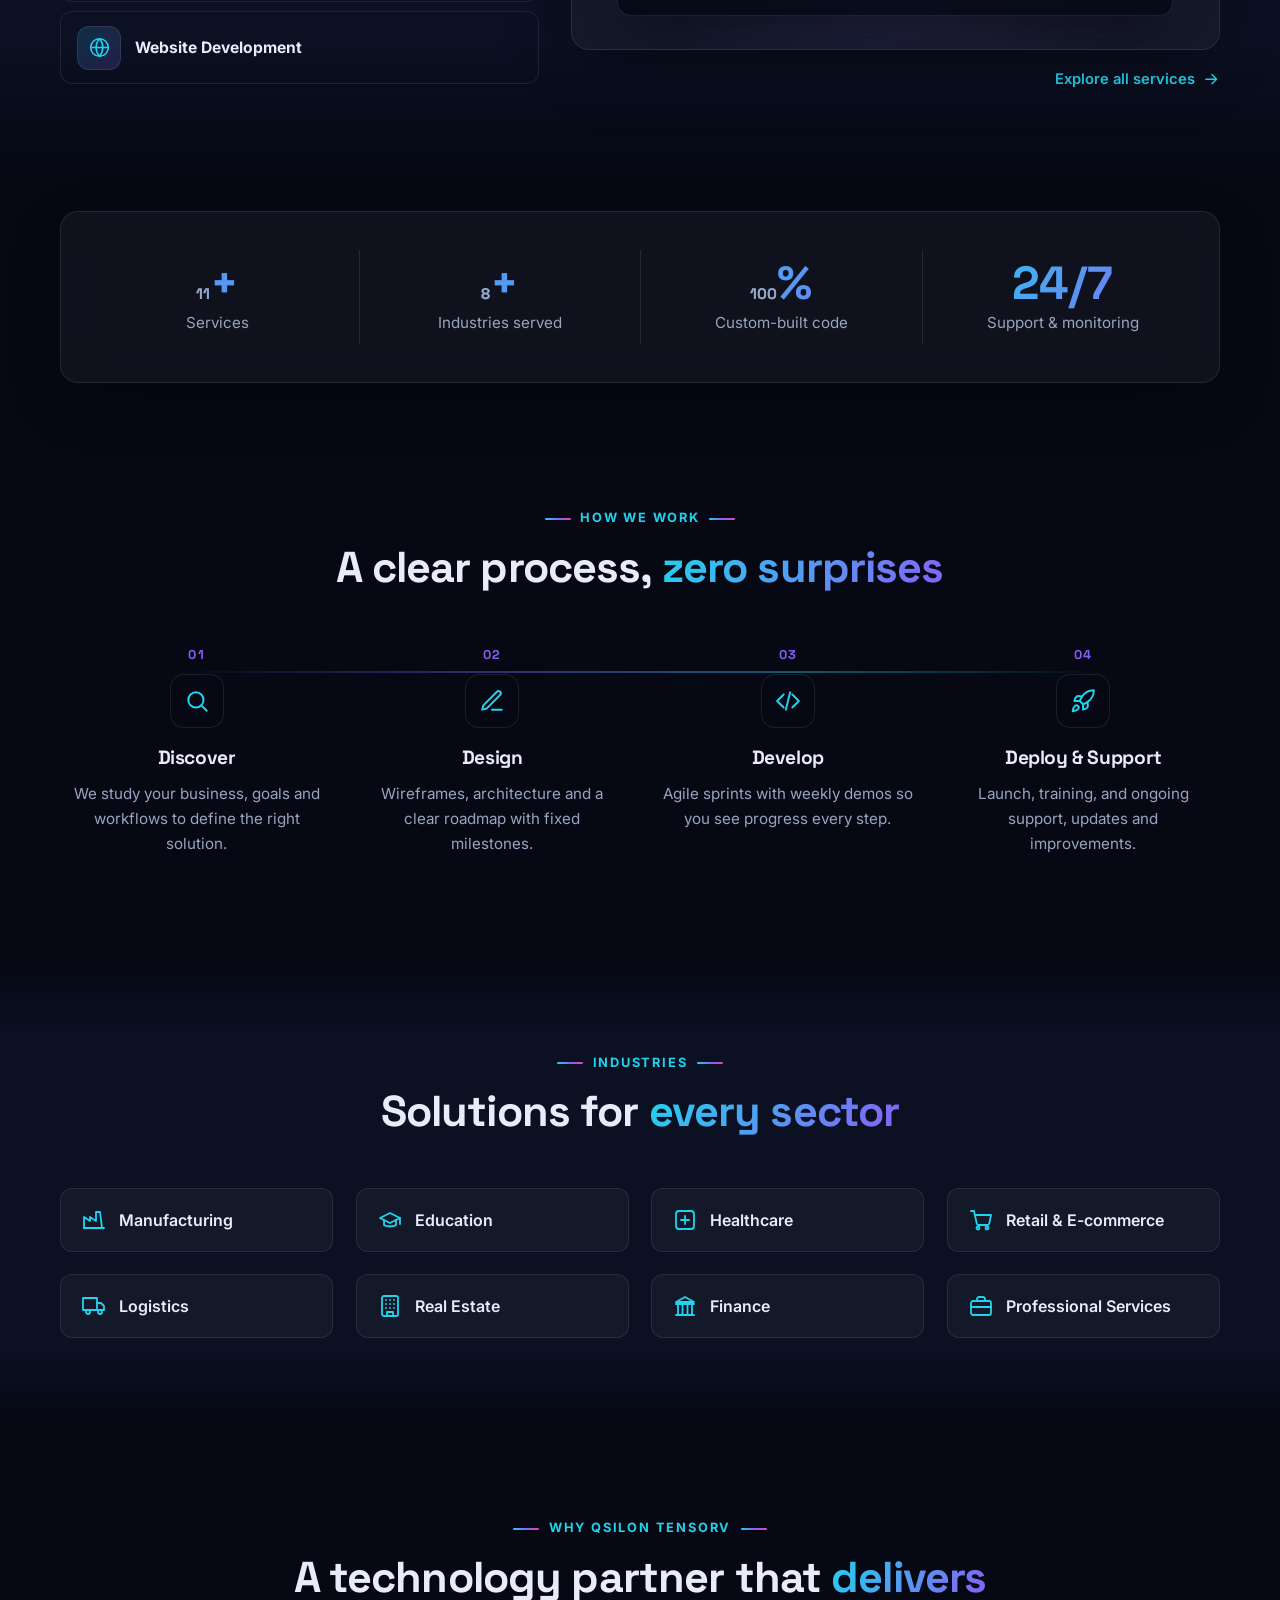
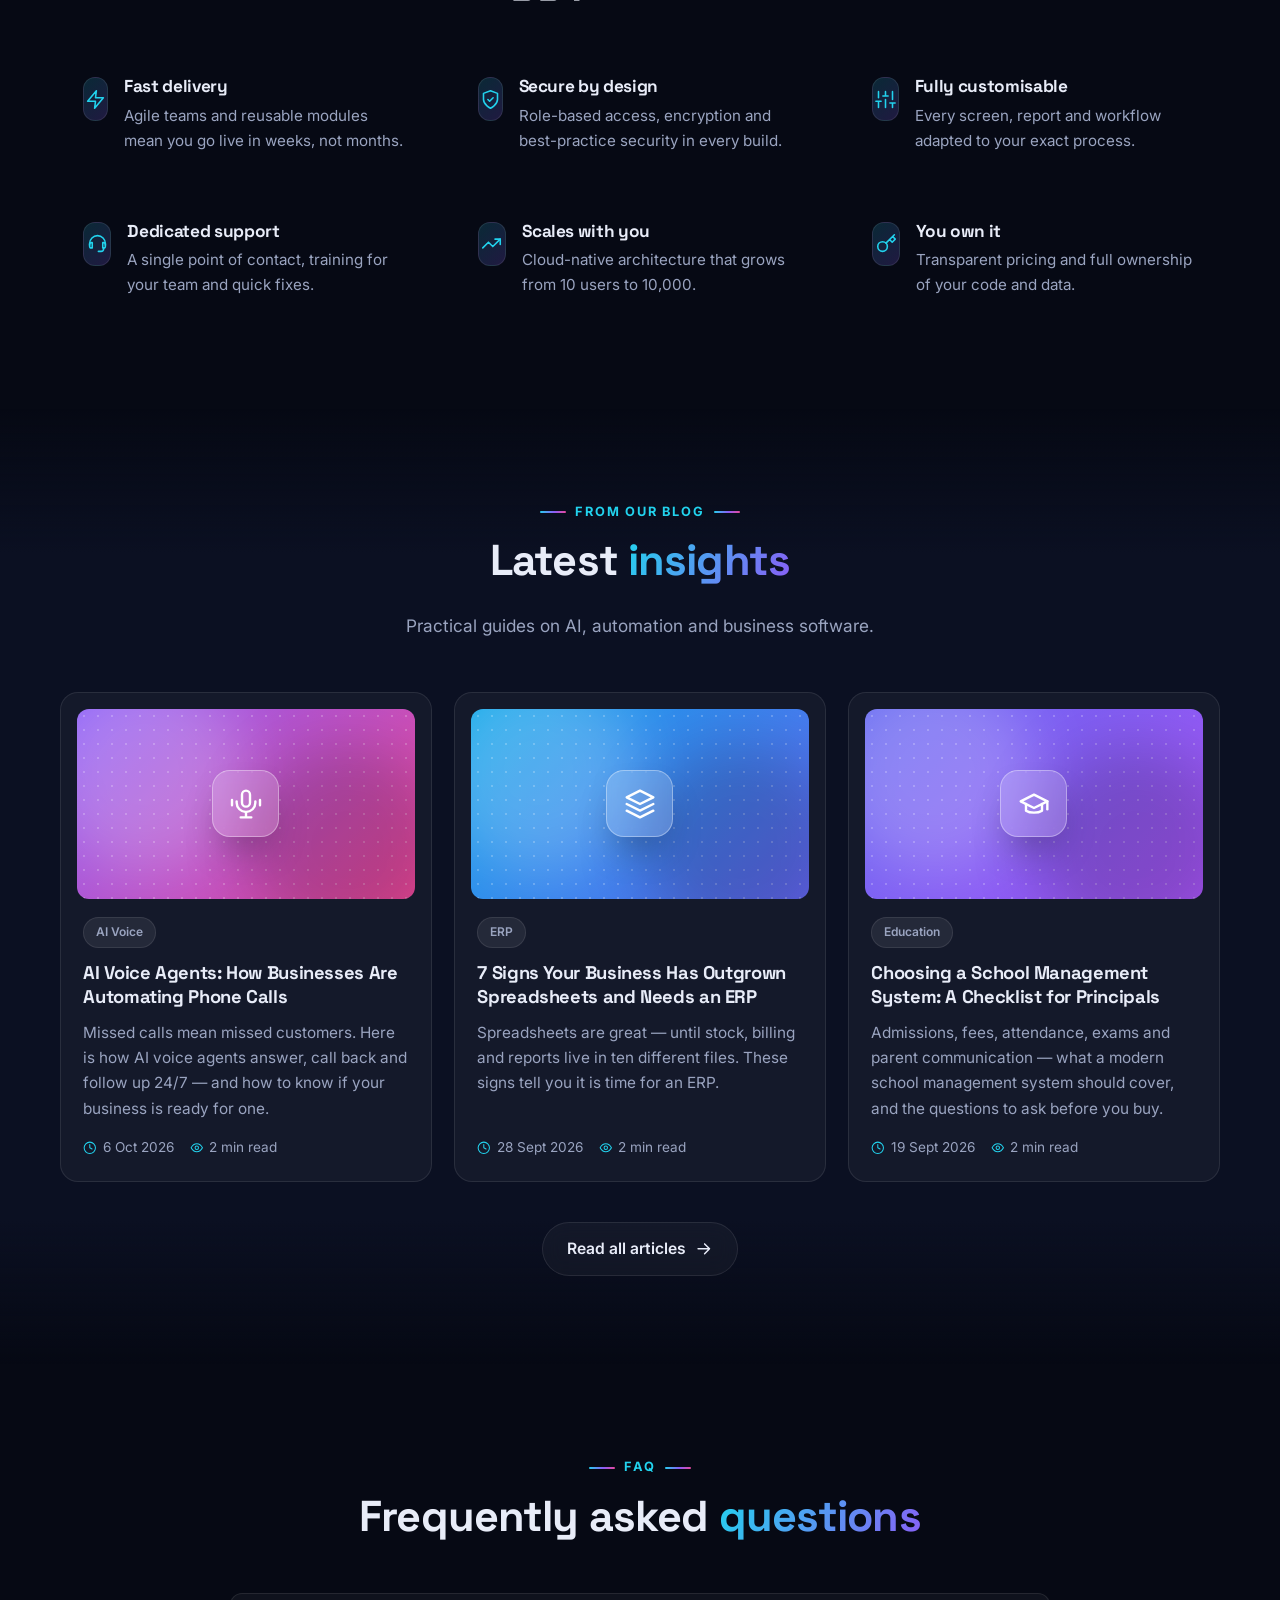
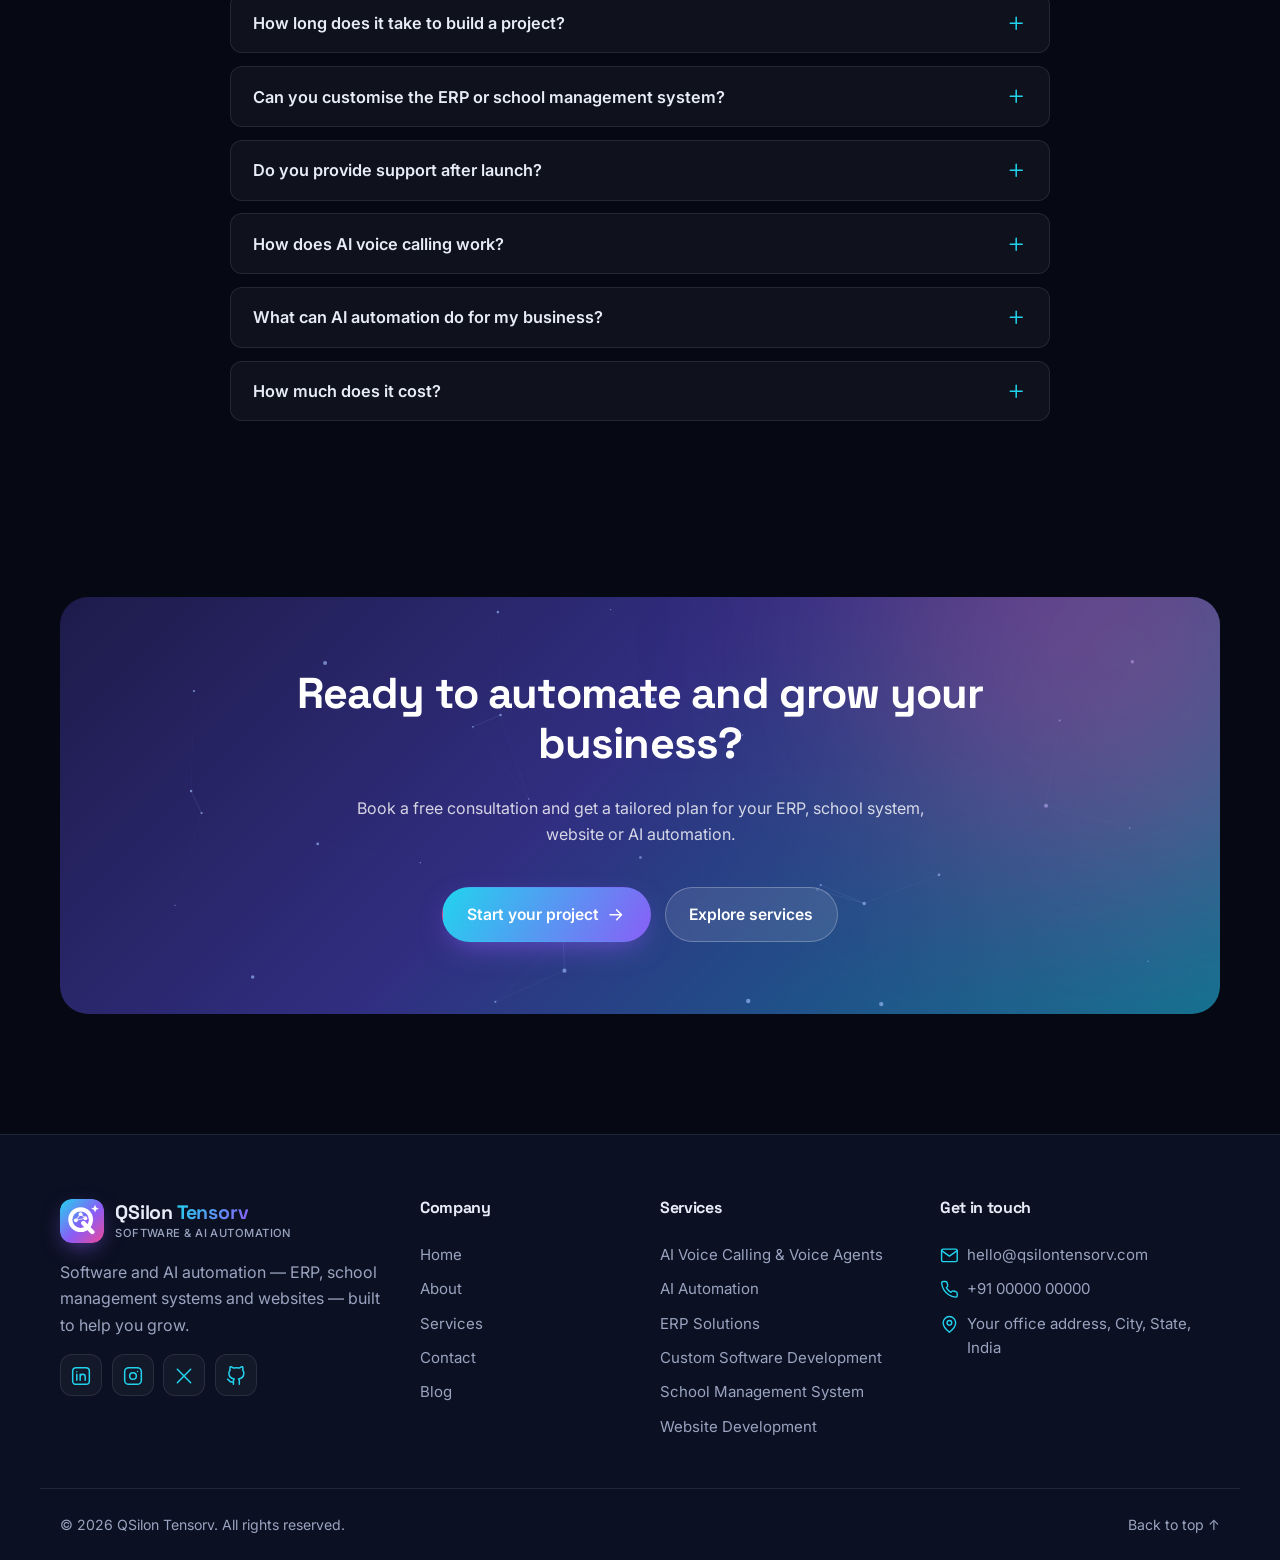
==== commit 508f8036: "Merge Solutions into Services and add a Blog page - Services now include Hospital & Clinic Managemen" ====
--- a/index.html
+++ b/index.html
@@ -21,6 +21,7 @@
   <div id="app"></div>
   <noscript><p>Please enable JavaScript to view the QSilon Tensorv website.</p></noscript>
   <script src="assets/js/site-data.js?v=dev"></script>
+  <script src="assets/js/blog-data.js?v=dev"></script>
   <script src="assets/js/mockups.js?v=dev"></script>
   <script src="assets/js/mockups-extra.js?v=dev"></script>
   <script src="assets/js/main.js?v=dev"></script>
--- a/assets/css/style.css
+++ b/assets/css/style.css
@@ -1357,3 +1357,93 @@
 :root[data-theme="light"] .step:hover .ic-wrap,
 :root[data-theme="light"] .feature:hover .ic-wrap,
 :root[data-theme="light"] .info-card:hover .ic-wrap { background: var(--grad); color: #fff; border-color: transparent; }
+
+/* ==========================================================================
+   Blog
+   ========================================================================== */
+[hidden] { display: none !important; }
+.post-cover {
+  --h1: #22d3ee; --h2: #8b5cf6;
+  position: relative; overflow: hidden; aspect-ratio: 16 / 9; border-radius: 12px; margin: -.4rem -.4rem 1.1rem;
+  display: grid; place-items: center;
+  background: linear-gradient(135deg, var(--h1), var(--h2));
+}
+.post-cover[data-cat="AI Voice"] { --h1: #8b5cf6; --h2: #ec4899; }
+.post-cover[data-cat="ERP"] { --h1: #0ea5e9; --h2: #6366f1; }
+.post-cover[data-cat="Education"] { --h1: #6366f1; --h2: #a855f7; }
+.post-cover[data-cat="Automation"] { --h1: #10b981; --h2: #0ea5e9; }
+.post-cover[data-cat="Websites"] { --h1: #f59e0b; --h2: #ec4899; }
+.post-cover[data-cat="HRMS"] { --h1: #14b8a6; --h2: #8b5cf6; }
+.post-cover::before { content: ""; position: absolute; inset: 0; background-image: radial-gradient(rgba(255, 255, 255, .22) 1px, transparent 1px); background-size: 14px 14px; }
+.pc-orb { position: absolute; width: 60%; aspect-ratio: 1; border-radius: 50%; background: rgba(255, 255, 255, .22); filter: blur(30px); top: -20%; left: -10%; animation: float 7s ease-in-out infinite; }
+.pc-orb.b { top: auto; left: auto; bottom: -25%; right: -10%; background: rgba(0, 0, 0, .18); animation-delay: -3s; }
+.pc-ic { position: relative; width: 4.2rem; height: 4.2rem; border-radius: 18px; display: grid; place-items: center; color: #fff;
+  background: rgba(255, 255, 255, .18); border: 1px solid rgba(255, 255, 255, .35); backdrop-filter: blur(6px); box-shadow: 0 20px 40px -15px rgba(0, 0, 0, .45);
+  transition: transform .5s cubic-bezier(.2,.8,.2,1); }
+.pc-ic .ic { width: 2rem; height: 2rem; }
+.post-card:hover .pc-ic { transform: translateY(-6px) rotate(-8deg) scale(1.08); }
+.post-card { display: flex; flex-direction: column; padding: 1.4rem; }
+.post-card .tag { align-self: flex-start; margin-bottom: .8rem; }
+.post-card h3 { font-size: 1.15rem; line-height: 1.3; }
+.post-card p { flex: 1; }
+.post-meta { display: flex; flex-wrap: wrap; gap: .4rem 1rem; color: var(--muted); font-size: .85rem; }
+.post-meta span { display: inline-flex; align-items: center; gap: .35rem; }
+.post-meta .ic { width: 1em; height: 1em; color: var(--c1); }
+.post-meta.big { font-size: .95rem; margin-bottom: 1.6rem; }
+
+/* Blog list */
+.blog-sec { padding-top: 2rem; }
+.blog-featured { display: grid; grid-template-columns: 1.1fr 1fr; gap: 2.5rem; align-items: center; margin-bottom: 3.5rem; color: inherit; }
+.blog-featured .detail-art { transition: transform .5s cubic-bezier(.2,.8,.2,1); }
+.blog-featured:hover .detail-art { transform: translateY(-6px); }
+.blog-featured h2 { transition: color .3s; }
+.blog-featured:hover h2 { color: var(--c1); }
+.bf-copy .tag { display: inline-block; margin-bottom: 1rem; }
+.bf-copy .post-meta { margin-bottom: 1.2rem; }
+.blog-tools { display: flex; flex-wrap: wrap; gap: 1rem; justify-content: space-between; align-items: center; margin-bottom: 1.8rem; }
+.blog-cats { display: flex; flex-wrap: wrap; gap: .5rem; }
+.blog-cat { padding: .5rem 1rem; border-radius: 999px; border: 1px solid var(--border); background: var(--surface); color: var(--muted); font: 600 .9rem var(--font); cursor: pointer; transition: all .25s; }
+.blog-cat:hover { color: var(--text); border-color: var(--c2); }
+.blog-cat.on { background: var(--grad); color: #fff; border-color: transparent; }
+.blog-search { display: flex; align-items: center; gap: .5rem; padding: .55rem 1rem; border-radius: 999px; border: 1px solid var(--border); background: var(--surface); min-width: 260px; color: var(--muted); transition: border-color .25s, box-shadow .25s; }
+.blog-search:focus-within { border-color: var(--c2); box-shadow: 0 0 0 4px rgba(139, 92, 246, .15); }
+.blog-search input { border: 0; outline: 0; background: none; color: var(--text); font: inherit; width: 100%; }
+.blog-empty, .blog-missing { text-align: center; color: var(--muted); padding: 2rem 0; }
+
+/* Article */
+.post .back { margin-bottom: 1.5rem; display: inline-flex; }
+.post > .tag { display: table; margin-bottom: 1rem; }
+.post h1 { font-size: clamp(2rem, 4.4vw, 3rem); }
+.post-hero { margin-bottom: 2.4rem; }
+.post-hero .post-cover { margin: 0; position: absolute; inset: 0; aspect-ratio: auto; border-radius: inherit; }
+.post-body { font-size: 1.08rem; line-height: 1.8; }
+.post-body h2 { font-size: 1.6rem; margin: 2.2rem 0 .8rem; }
+.post-body p { color: var(--text); opacity: .9; }
+.post-body ul { list-style: none; padding: 0; margin: 0 0 1.4rem; display: grid; gap: .6rem; }
+.post-body li { display: flex; gap: .6rem; align-items: flex-start; }
+.post-body li .ic { color: var(--c1); margin-top: .3rem; }
+.post-tip { display: flex; gap: .9rem; align-items: flex-start; margin: 2rem 0; padding: 1.2rem 1.4rem; border-radius: var(--radius-sm);
+  background: linear-gradient(135deg, rgba(34, 211, 238, .1), rgba(139, 92, 246, .12)); border: 1px solid rgba(139, 92, 246, .3); }
+.post-tip .ic { color: var(--c2); width: 1.5em; height: 1.5em; margin-top: .2rem; }
+.post-tip p { margin: 0; font-weight: 500; }
+.post-share { display: flex; align-items: center; gap: .6rem; flex-wrap: wrap; padding: 1.5rem 0; margin-top: 2rem; border-top: 1px solid var(--border); border-bottom: 1px solid var(--border); }
+.post-share > span { font-weight: 600; margin-right: .4rem; }
+.post-share a, .post-share button { display: inline-flex; align-items: center; gap: .4rem; height: 42px; min-width: 42px; padding: 0 .8rem; justify-content: center; border-radius: 12px; border: 1px solid var(--border); background: var(--surface); color: var(--text); font: 600 .88rem var(--font); cursor: pointer; transition: transform .2s, border-color .2s, color .2s; }
+.post-share a:hover, .post-share button:hover { transform: translateY(-3px); border-color: var(--c1); color: var(--c1); }
+.post-share em { font-style: normal; }
+.post-cta { display: flex; align-items: center; justify-content: space-between; gap: 1.5rem; flex-wrap: wrap; margin: 2.5rem 0 1rem; padding: 1.8rem 2rem; border-radius: var(--radius);
+  background: linear-gradient(135deg, #1e1b4b, #312e81 45%, #0e7490); color: #fff; }
+.post-cta h3 { margin: 0 0 .3rem; }
+.post-cta p { margin: 0; color: rgba(255, 255, 255, .8); }
+.related-head { margin-top: 5rem; margin-bottom: 2rem; }
+
+:root[data-theme="light"] .blog-cat:not(.on), :root[data-theme="light"] .blog-search, :root[data-theme="light"] .post-share a, :root[data-theme="light"] .post-share button { background: #fff; box-shadow: var(--lift); }
+
+@media (max-width: 920px) {
+  .blog-featured { grid-template-columns: 1fr; gap: 1.5rem; }
+  .blog-search { min-width: 0; flex: 1; }
+}
+@media (max-width: 640px) {
+  .post-body { font-size: 1rem; }
+  .post-cta { padding: 1.4rem; }
+}
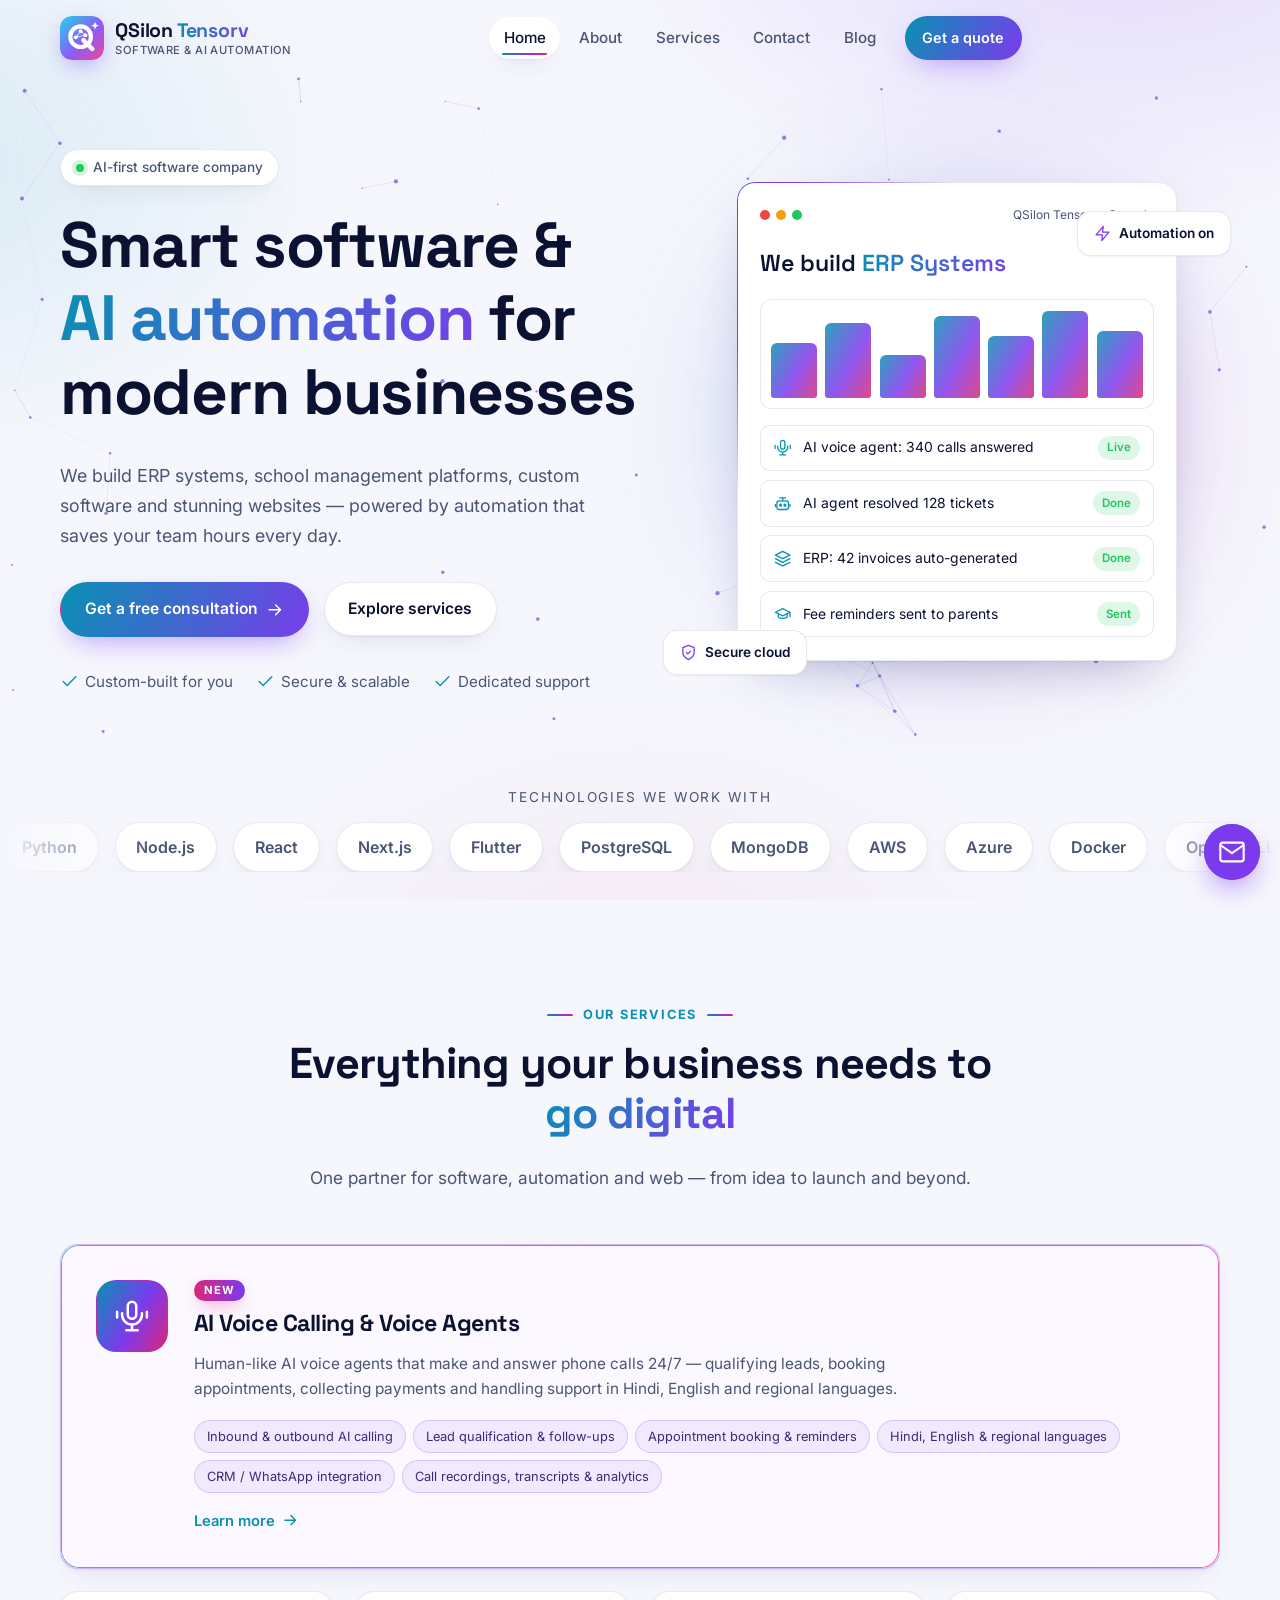
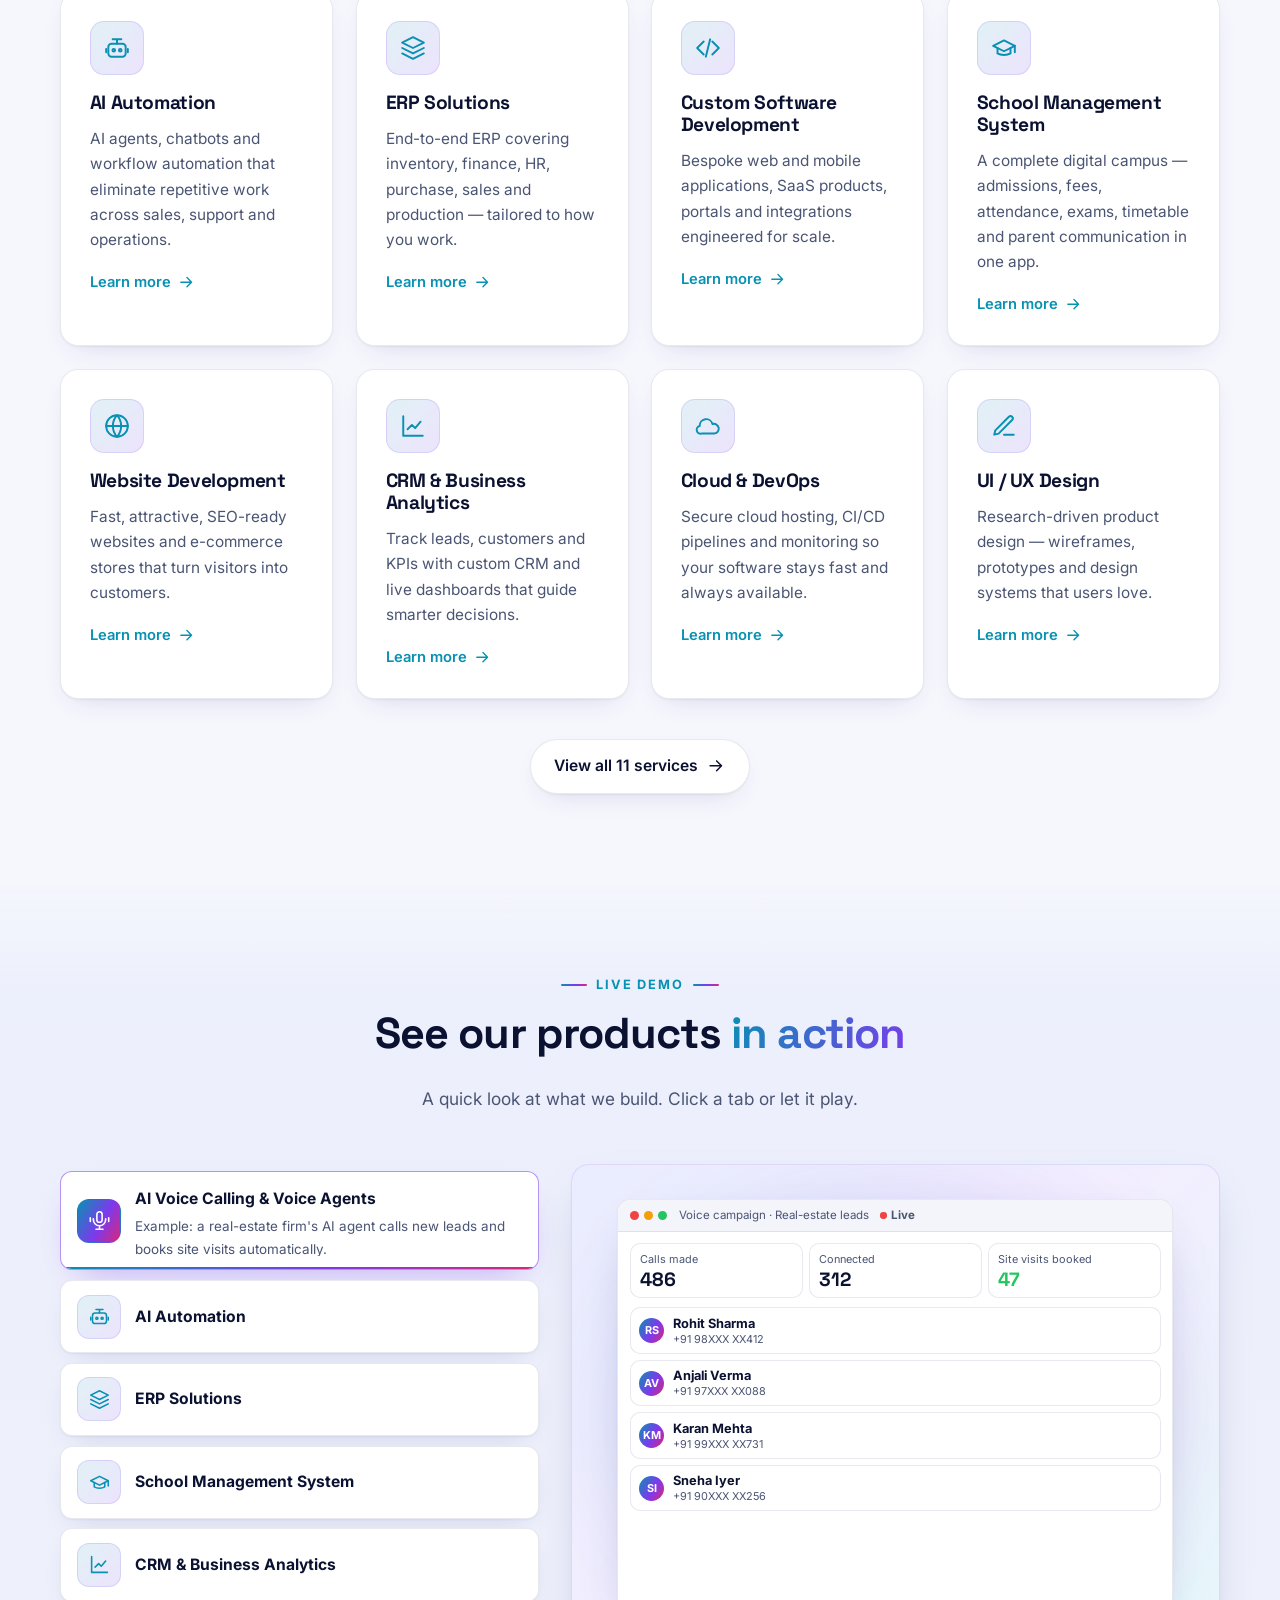
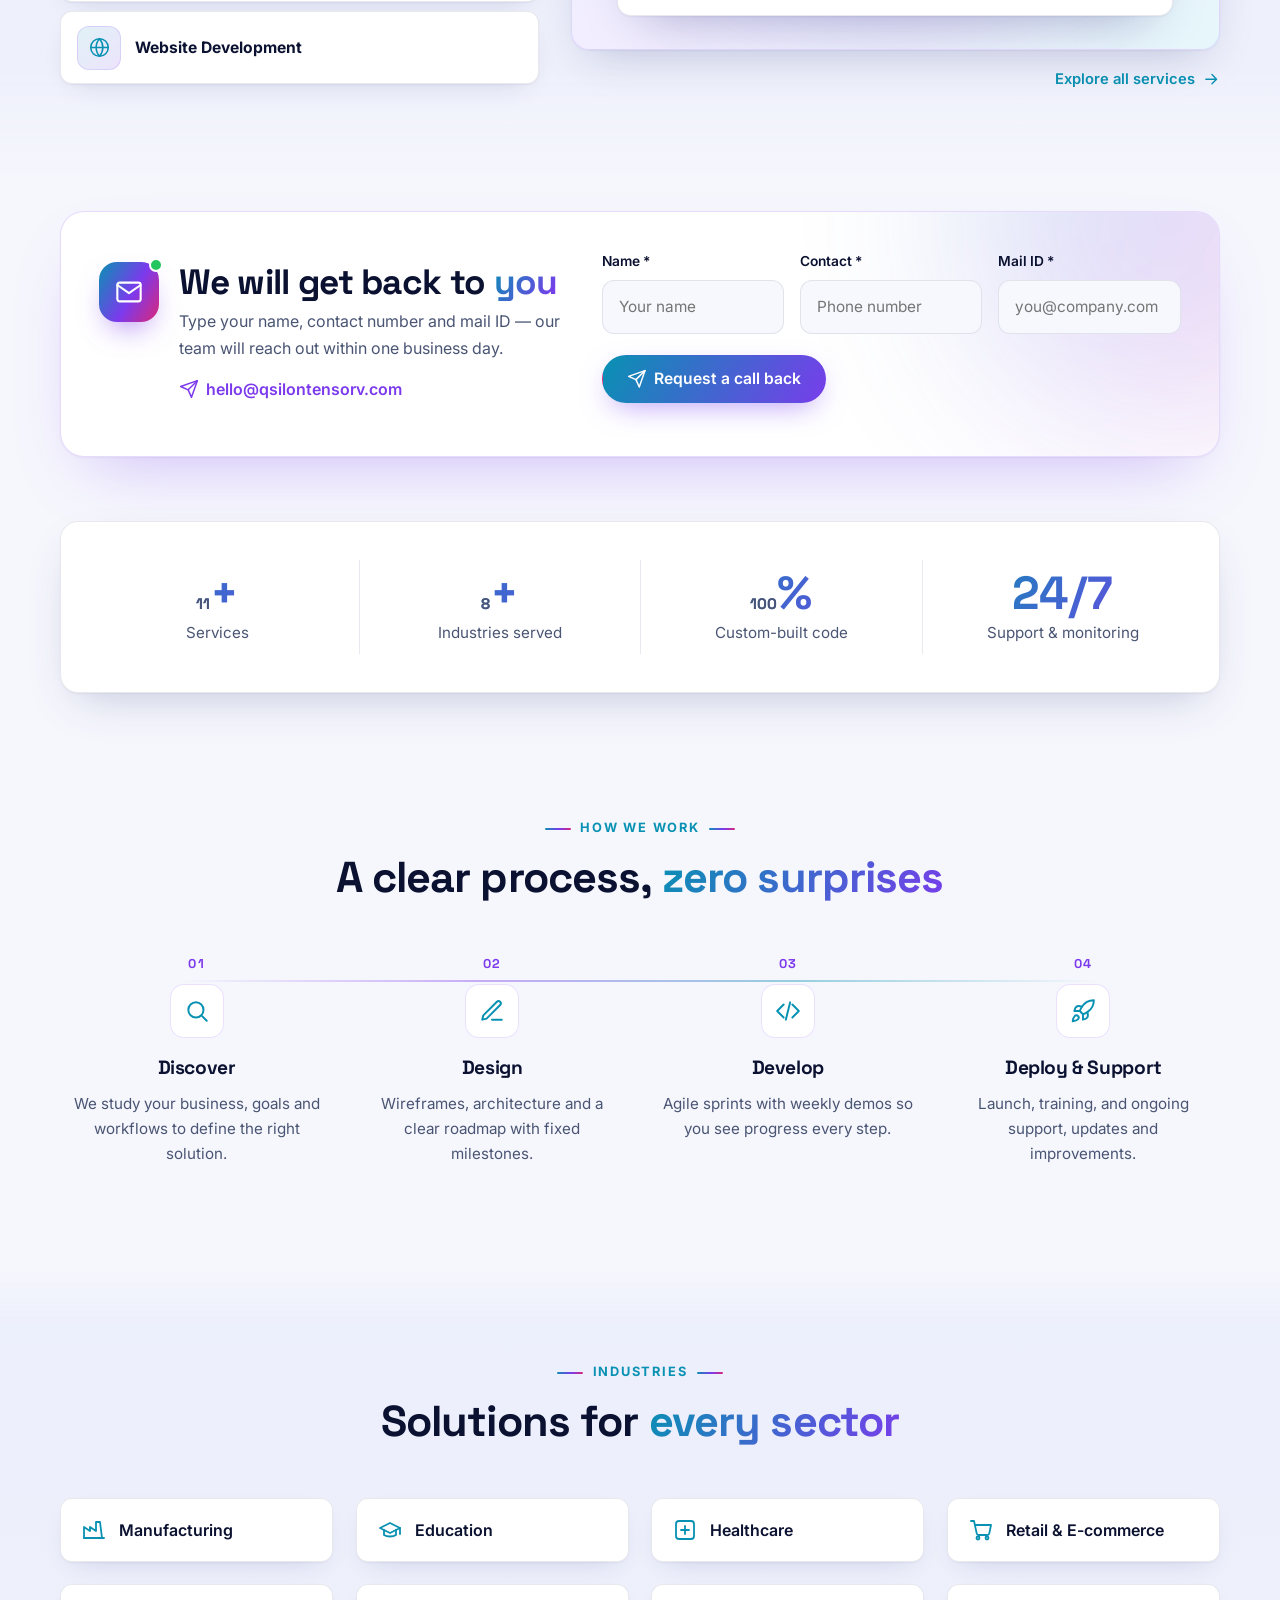
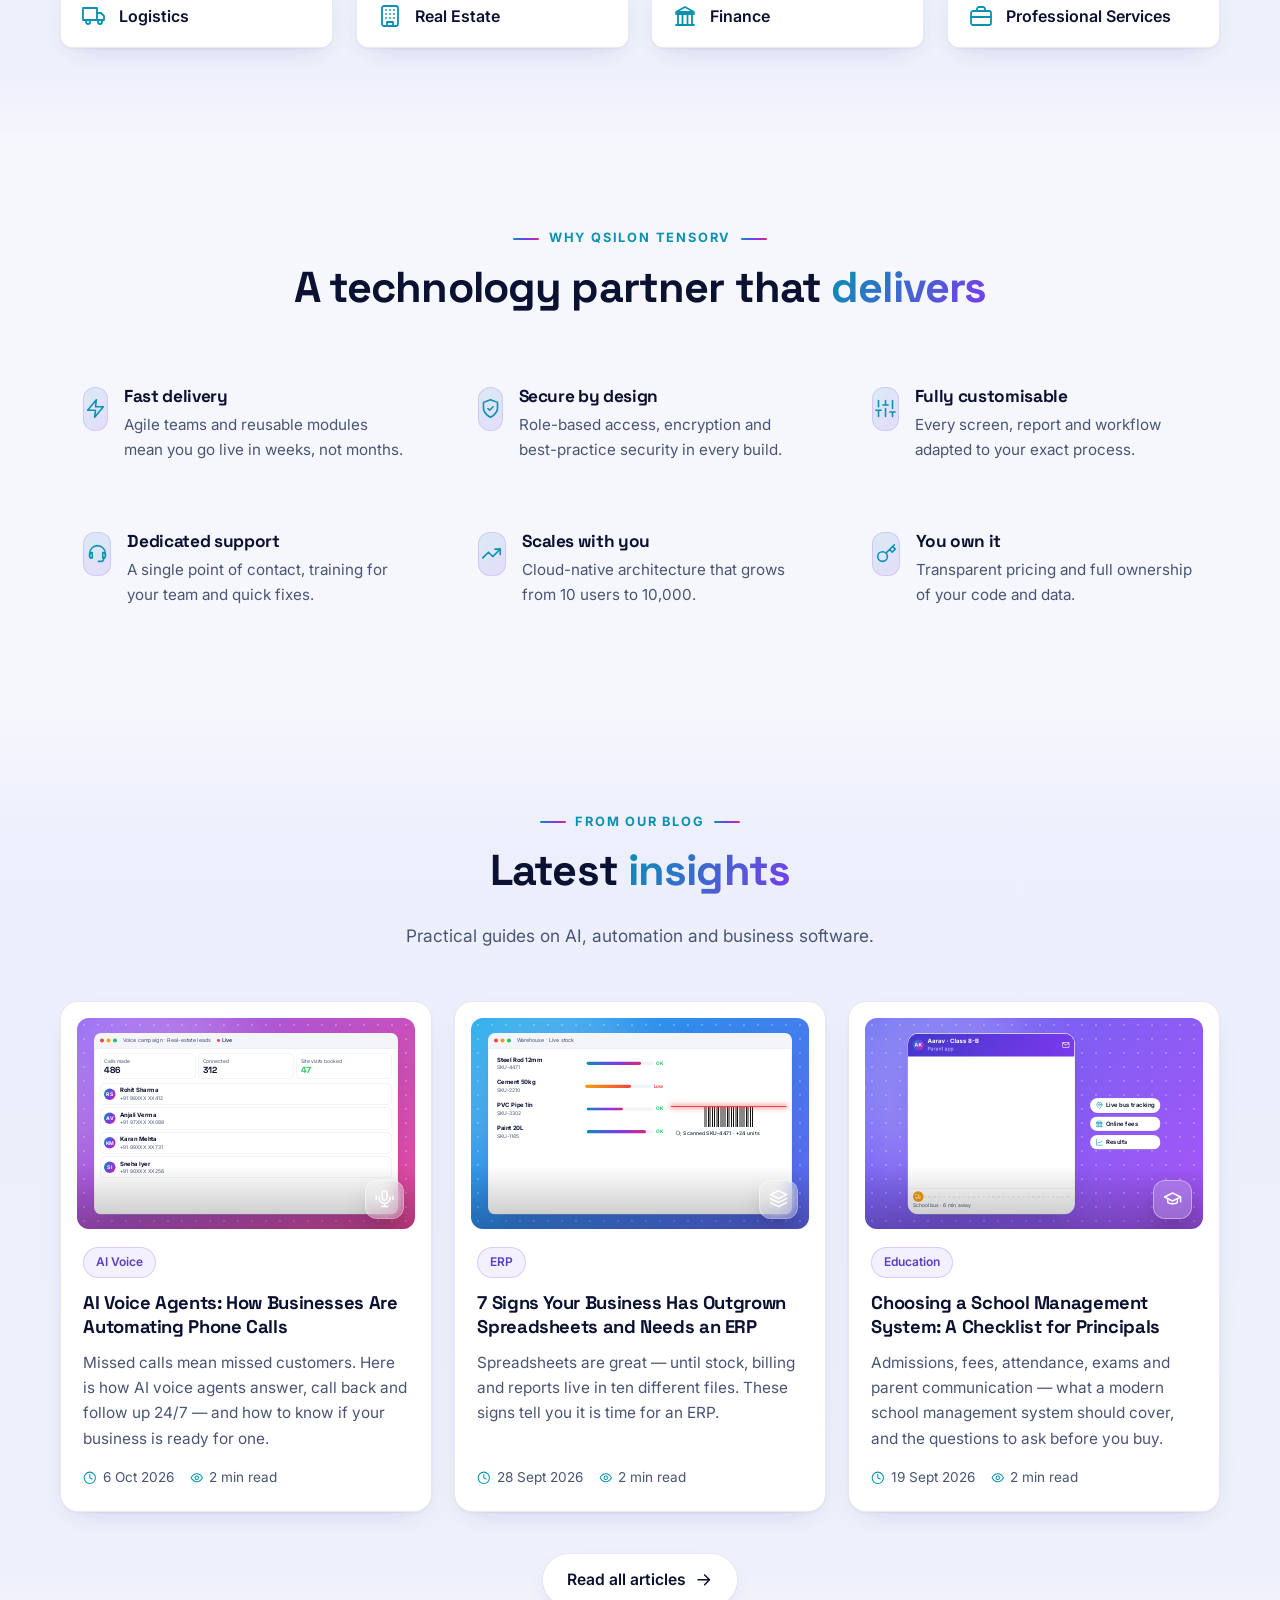
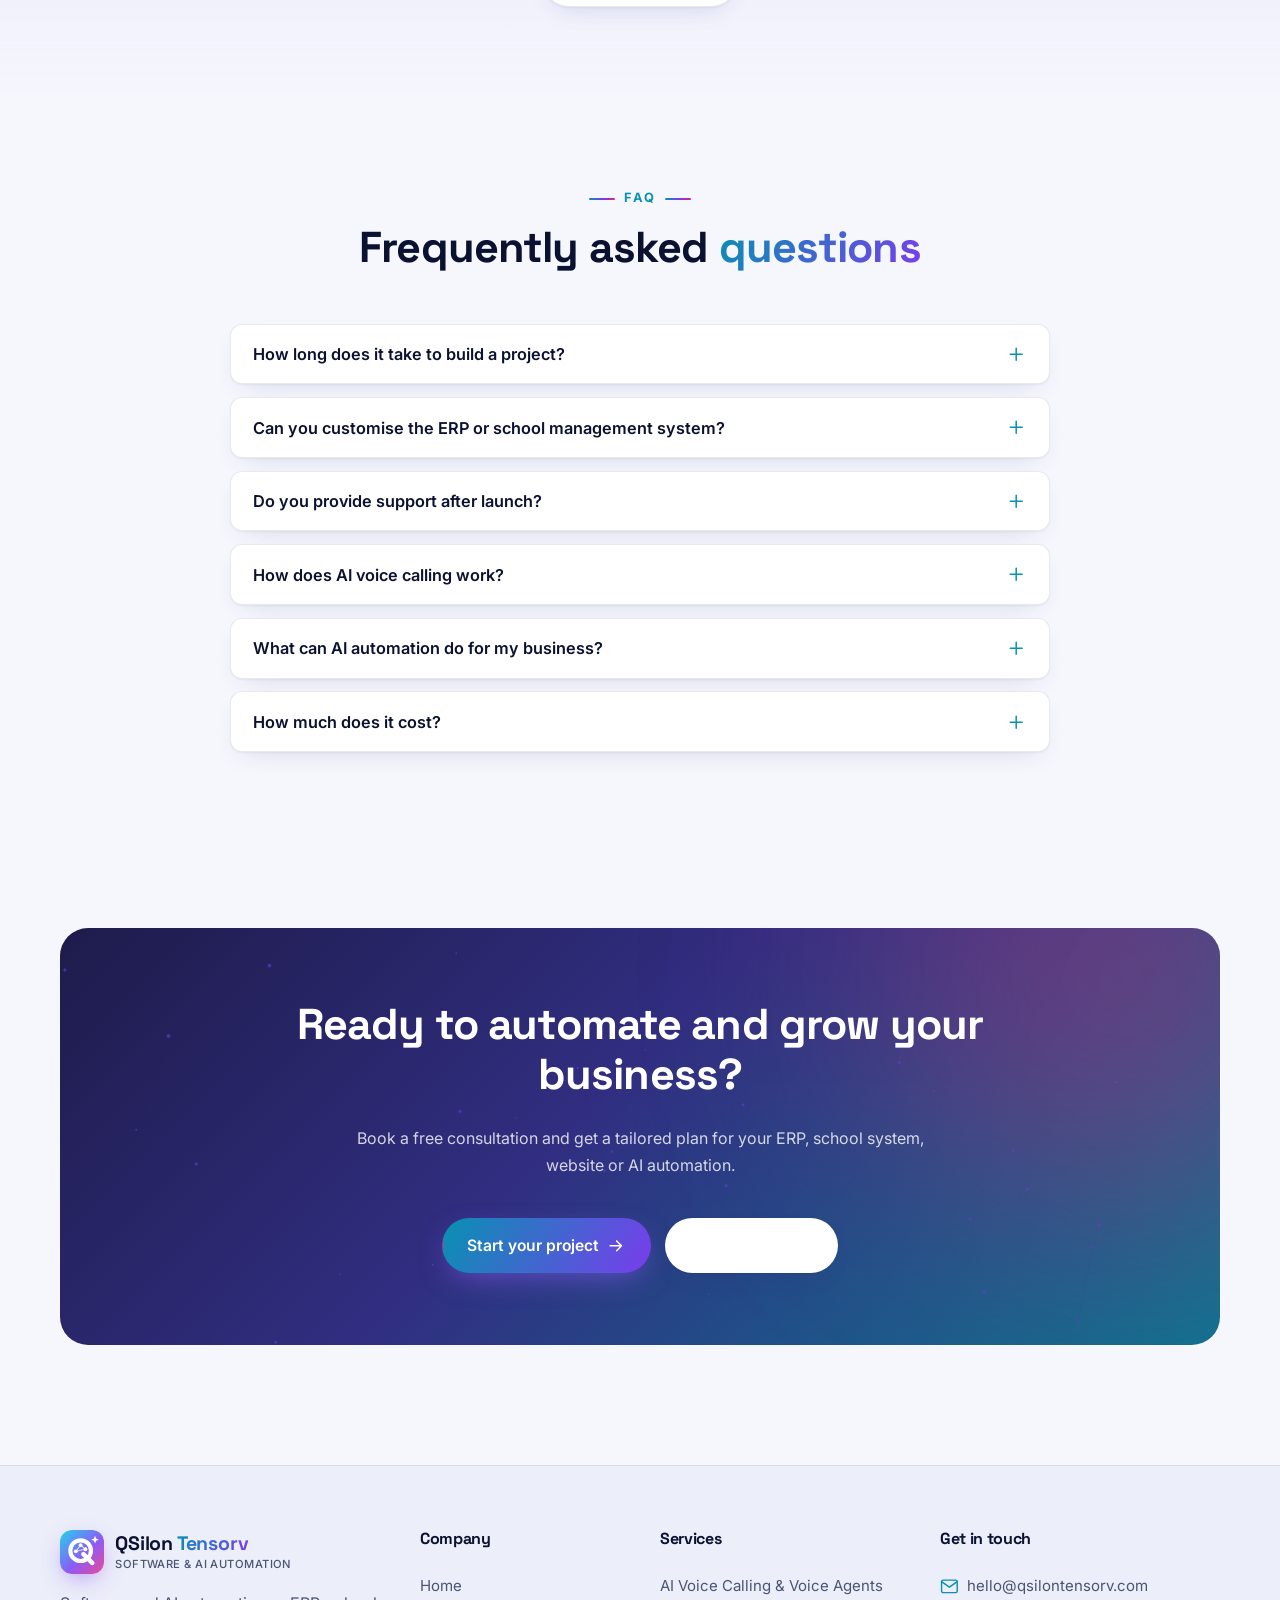
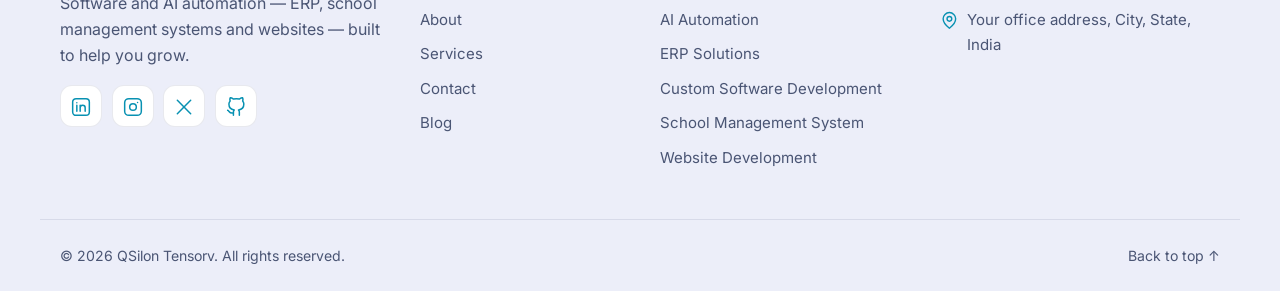
==== commit bd269342: "Light theme only, email-only contact, 'We will get back to you' form - Remove dark mode and the them" ====
--- a/index.html
+++ b/index.html
@@ -1,11 +1,11 @@
 <!doctype html>
-<html lang="en">
+<html lang="en" data-theme="light">
 <head>
   <meta charset="utf-8" />
   <meta name="viewport" content="width=device-width, initial-scale=1" />
   <title>QSilon Tensorv — Software &amp; AI Automation</title>
   <meta name="description" content="QSilon Tensorv builds custom software, AI automations, ERP systems, school management systems and websites for growing businesses." />
-  <meta name="theme-color" content="#060914" />
+  <meta name="theme-color" content="#f6f7fd" />
   <meta property="og:title" content="QSilon Tensorv — Software &amp; AI Automation" />
   <meta property="og:description" content="QSilon Tensorv builds custom software, AI automations, ERP systems, school management systems and websites for growing businesses." />
   <meta property="og:type" content="website" />
@@ -14,7 +14,6 @@
   <link rel="preconnect" href="https://fonts.gstatic.com" crossorigin />
   <link href="https://fonts.googleapis.com/css2?family=Inter:wght@400;500;600;700&family=Space+Grotesk:wght@500;600;700&display=swap" rel="stylesheet" />
   <link rel="stylesheet" href="assets/css/style.css?v=dev" />
-  <script>try{var t=localStorage.getItem("qt-theme");if(t)document.documentElement.dataset.theme=t;}catch(e){}</script>
 </head>
 <body data-page="home">
   <a class="skip" href="#main">Skip to content</a>
--- a/assets/css/style.css
+++ b/assets/css/style.css
@@ -1447,3 +1447,55 @@
   .post-body { font-size: 1rem; }
   .post-cta { padding: 1.4rem; }
 }
+
+/* Blog card images: live miniature of the product screen */
+.post-cover.has-shot { aspect-ratio: 16 / 10; place-items: stretch; }
+.pc-shot {
+  position: absolute; left: 5%; top: 7%; width: 180%; height: 172%;
+  transform: scale(.5); transform-origin: 0 0; transition: transform .6s cubic-bezier(.2,.8,.2,1);
+  pointer-events: none;
+}
+.pc-shot .mock { inset: 0; font-size: .74rem; }
+.post-card:hover .pc-shot, .blog-featured:hover .pc-shot { transform: scale(.52) translate(-1%, -2%); }
+.post-cover.has-shot::after { content: ""; position: absolute; inset: auto 0 0; height: 30%; background: linear-gradient(transparent, rgba(0, 0, 0, .25)); pointer-events: none; }
+.pc-badge {
+  position: absolute; z-index: 2; right: .7rem; bottom: .7rem; width: 2.4rem; height: 2.4rem; border-radius: 12px;
+  display: grid; place-items: center; color: #fff; background: rgba(255, 255, 255, .2); border: 1px solid rgba(255, 255, 255, .4);
+  backdrop-filter: blur(8px); box-shadow: 0 10px 24px -10px rgba(0, 0, 0, .5); transition: transform .4s cubic-bezier(.2,.8,.2,1);
+}
+.pc-badge .ic { width: 1.2rem; height: 1.2rem; }
+.post-card:hover .pc-badge { transform: rotate(-10deg) scale(1.1); }
+
+/* Article figures */
+.post-fig { margin: 2.2rem 0; }
+.post-fig .detail-art { width: 100%; }
+.post-fig figcaption { margin-top: .8rem; text-align: center; color: var(--muted); font-size: .92rem; font-style: italic; }
+.post-hero { margin-top: 0; }
+@media (max-width: 640px) { .pc-shot .mock { font-size: .7rem; } }
+
+/* ---------- "We will get back to you" callback ---------- */
+.callback {
+  position: relative; overflow: hidden; display: grid; grid-template-columns: 1fr 1.25fr; gap: 2.5rem; align-items: center;
+  padding: 2.4rem; border-radius: 24px; background: #fff; border: 1px solid rgba(124, 58, 237, .18);
+  box-shadow: 0 1px 2px rgba(20, 30, 80, .05), 0 30px 70px -30px rgba(124, 58, 237, .35);
+}
+.callback::before { content: ""; position: absolute; width: 420px; height: 420px; right: -160px; top: -200px; border-radius: 50%; background: var(--grad); filter: blur(90px); opacity: .18; pointer-events: none; }
+.cb-copy { position: relative; display: flex; gap: 1.2rem; align-items: flex-start; }
+.cb-copy h2 { font-size: clamp(1.6rem, 3vw, 2.2rem); margin-bottom: .4rem; }
+.cb-copy p { color: var(--muted); margin-bottom: .9rem; }
+.cb-ic { position: relative; flex-shrink: 0; width: 60px; height: 60px; border-radius: 18px; display: grid; place-items: center; background: var(--grad); color: #fff; box-shadow: 0 14px 30px -12px rgba(124, 58, 237, .7); animation: float 5s ease-in-out infinite; }
+.cb-ic .ic { width: 28px; height: 28px; }
+.cb-ping { position: absolute; top: -4px; right: -4px; width: 14px; height: 14px; border-radius: 50%; background: #22c55e; border: 2px solid #fff; }
+.cb-ping::after { content: ""; position: absolute; inset: -2px; border-radius: 50%; background: #22c55e; animation: waPulse 1.8s ease-out infinite; z-index: -1; }
+.cb-mail { display: inline-flex; align-items: center; gap: .45rem; font-weight: 600; color: var(--c2); }
+.cb-mail:hover { text-decoration: underline; }
+.callback-form { position: relative; display: grid; grid-template-columns: repeat(3, 1fr); gap: .9rem 1rem; align-items: start; }
+.callback-form .btn { grid-column: 1 / -1; justify-self: start; }
+.callback-form .form-status { grid-column: 1 / -1; margin-top: 0; }
+.mail-float { background: var(--grad); box-shadow: 0 12px 30px -8px rgba(124, 58, 237, .7); }
+.mail-float::before { background: var(--c2); }
+@media (max-width: 920px) {
+  .callback { grid-template-columns: 1fr; padding: 1.8rem; }
+  .callback-form { grid-template-columns: 1fr; }
+  .callback-form .btn { justify-self: stretch; }
+}
